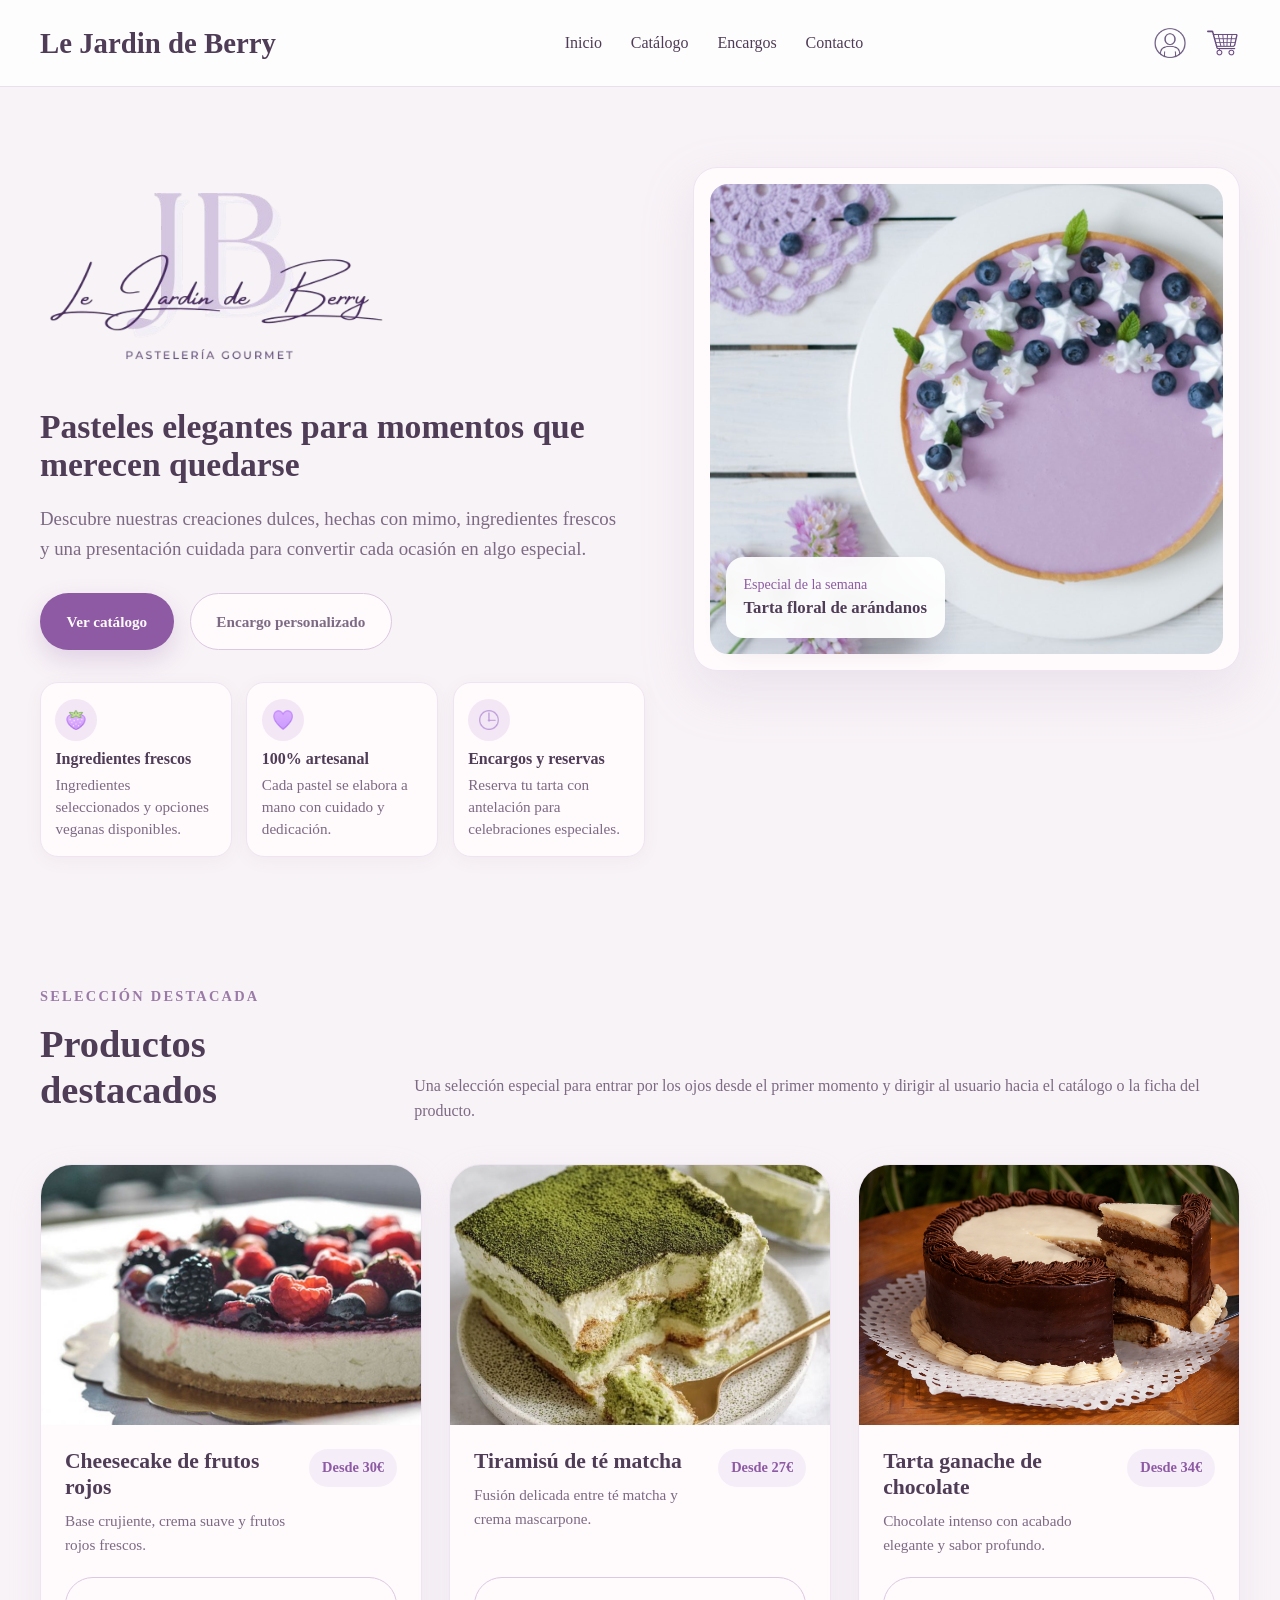
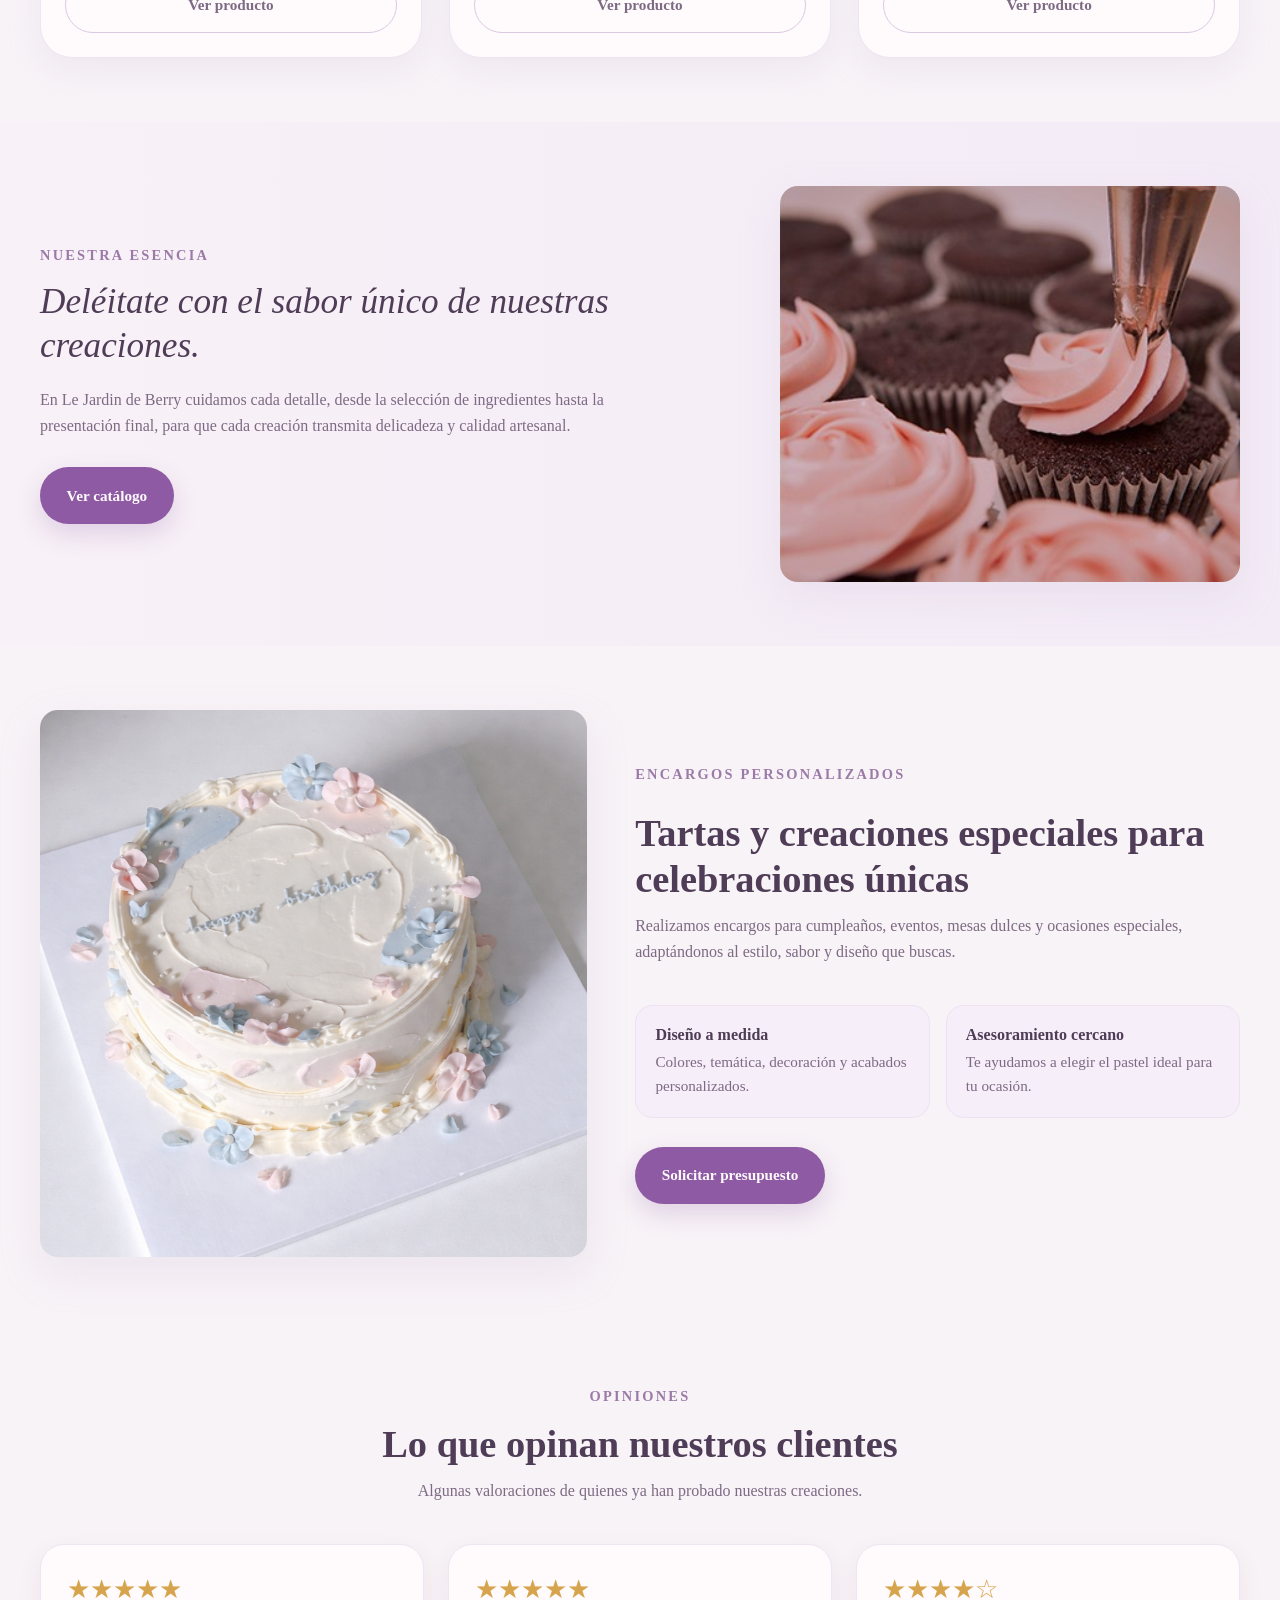
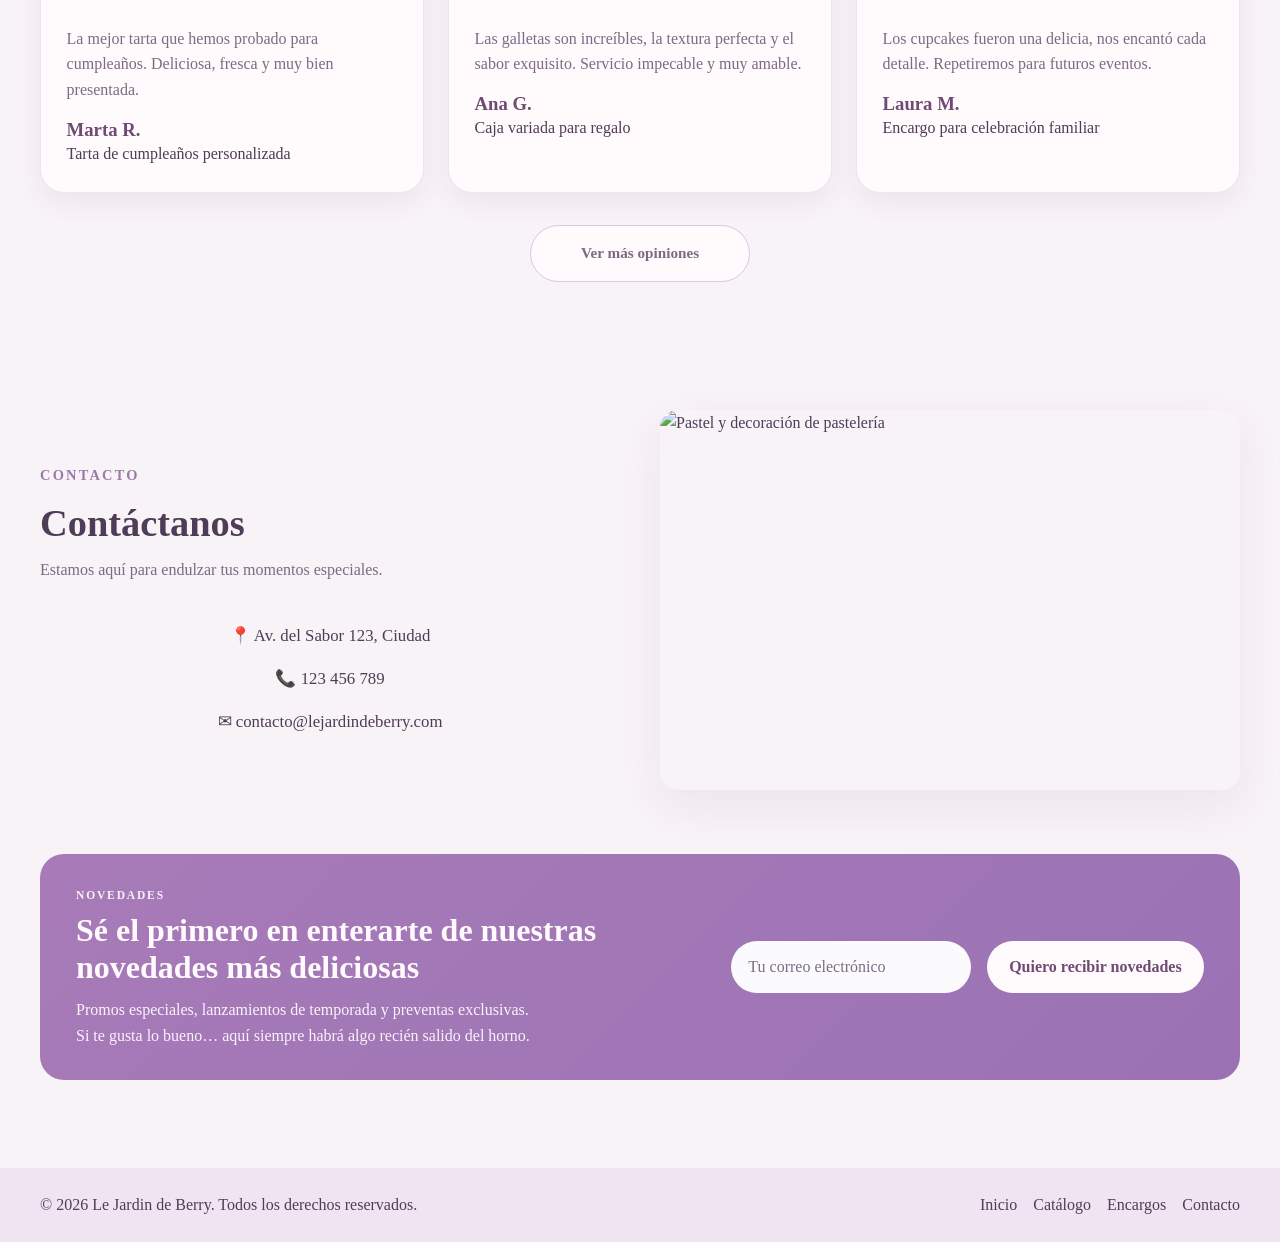
==== public/index.html @ 3eb3f92a "Initial project structure" ====
<!DOCTYPE html>
<html lang="es">
<head>
  <!-- Meta básicos -->
  <meta charset="UTF-8">
  <meta name="viewport" content="width=device-width, initial-scale=1.0">

  <!-- SEO básico -->
  <title>Le Jardin de Berry</title>
  <meta name="description" content="Pasteles elegantes y creaciones artesanales para celebraciones especiales en Le Jardin de Berry.">

  <!-- Hojas de estilo -->
  <link rel="stylesheet" href="css/styles.css">
  <link rel="stylesheet" href="css/index_responsive.css">

  <!-- Favicon -->
  <link rel="icon" type="image/png" href="img/homepage/favicon/favicon.png">
</head>
<body>

  <!-- Header / Cabecera principal -->
  <header class="site-header">
    <div class="container header-container">

      <!-- Logo -->
      <div class="logo">
        <a href="index.html">Le Jardin de Berry</a>
      </div>

      <!-- Navegación principal -->
      <nav class="main-nav" aria-label="Navegación principal">
        <ul class="nav-list">
          <li><a href="index.html" aria-current="page">Inicio</a></li>
          <li><a href="catalogo.html">Catálogo</a></li>
          <li><a href="encargos.html">Encargos</a></li>
          <li><a href="contacto.html">Contacto</a></li>
        </ul>
      </nav>

      <!-- Iconos de usuario y carrito -->
      <div class="header-icons">
        <a href="login.html" class="icon-link" aria-label="Ir a la cuenta">
          <img src="img/icons/user.png" alt="Cuenta">
        </a>
        <a href="carrito.html" class="icon-link" aria-label="Ir al carrito">
          <img src="img/icons/cart.png" alt="Carrito">
        </a>
      </div>

    </div>
  </header>

  <!-- Contenido principal -->
  <main>

    <!-- Hero / Portada principal -->
    <section class="hero">
      <div class="container hero-container">

        <!-- Texto principal del hero -->
        <div class="hero-text">
          <img src="img/homepage/hero/Le_Jardin_de_Berry_logo.png" alt="Logo de Le Jardin de Berry" class="hero-logo">

          <h1>Pasteles elegantes para momentos que merecen quedarse</h1>

          <p>
            Descubre nuestras creaciones dulces, hechas con mimo, ingredientes frescos
            y una presentación cuidada para convertir cada ocasión en algo especial.
          </p>

          <!-- Botones principales -->
          <div class="hero-buttons">
            <a href="catalogo.html" class="button button-main">Ver catálogo</a>
            <a href="encargos.html" class="button button-light">Encargo personalizado</a>
          </div>

          <!-- Datos o ventajas destacadas -->
          <div class="hero-data">
            <div class="hero-data-box">
              <div class="hero-icon">
                <img src="img/homepage/hero/ingredients.png" alt="Ingredientes frescos">
              </div>
              <h4>Ingredientes frescos</h4>
              <p>Ingredientes seleccionados y opciones veganas disponibles.</p>
            </div>

            <div class="hero-data-box">
              <div class="hero-icon">
                <img src="img/homepage/hero/handmade.png" alt="Artesanal">
              </div>
              <h4>100% artesanal</h4>
              <p>Cada pastel se elabora a mano con cuidado y dedicación.</p>
            </div>

            <div class="hero-data-box">
              <div class="hero-icon">
                <img src="img/homepage/hero/orders_icon.png" alt="Reservas">
              </div>
              <h4>Encargos y reservas</h4>
              <p>Reserva tu tarta con antelación para celebraciones especiales.</p>
            </div>
          </div>
        </div>

        <!-- Imagen principal del hero -->
        <div class="hero-image">
          <div class="hero-image-box">
            <img src="img/homepage/hero/tartar_banner.jpg" alt="Tarta decorada de Le Jardin de Berry">
            
            <!-- Tarjeta flotante destacada -->
            <div class="hero-card">
              <p class="hero-card-top">Especial de la semana</p>
              <p class="hero-card-title">Tarta floral de arándanos</p>
            </div>
          </div>
        </div>

      </div>
    </section>

    <!-- Productos destacados -->
    <section class="featured-products section">
      <div class="container">

        <!-- Encabezado de sección -->
        <div class="section-heading section-heading-row">
          <div>
            <p class="section-subtitle">Selección destacada</p>
            <h2>Productos destacados</h2>
          </div>

          <p class="section-text">
            Una selección especial para entrar por los ojos desde el primer momento
            y dirigir al usuario hacia el catálogo o la ficha del producto.
          </p>
        </div>

        <!-- Tarjetas de productos -->
        <div class="cards-grid">

          <article class="product-card">
            <img src="img/homepage/featured_products/red_fruit_cheesecake.jpg" alt="Cheesecake de frutos rojos">
            <div class="card-content">
              <div class="card-top">
                <div>
                  <h3>Cheesecake de frutos rojos</h3>
                  <p class="card-desc">
                    Base crujiente, crema suave y frutos rojos frescos.
                  </p>
                </div>
                <span class="card-price">Desde 30€</span>
              </div>
              <a href="catalogo.html" class="button button-light card-button">Ver producto</a>
            </div>
          </article>

          <article class="product-card">
            <img src="img/homepage/featured_products/matcha_tea_tiramisu.png" alt="Tiramisú de té matcha">
            <div class="card-content">
              <div class="card-top">
                <div>
                  <h3>Tiramisú de té matcha</h3>
                  <p class="card-desc">
                    Fusión delicada entre té matcha y crema mascarpone.
                  </p>
                </div>
                <span class="card-price">Desde 27€</span>
              </div>
              <a href="catalogo.html" class="button button-light card-button">Ver producto</a>
            </div>
          </article>

          <article class="product-card">
            <img src="img/homepage/featured_products/chocolate_tart.png" alt="Tarta ganache de chocolate">
            <div class="card-content">
              <div class="card-top">
                <div>
                  <h3>Tarta ganache de chocolate</h3>
                  <p class="card-desc">
                    Chocolate intenso con acabado elegante y sabor profundo.
                  </p>
                </div>
                <span class="card-price">Desde 34€</span>
              </div>
              <a href="catalogo.html" class="button button-light card-button">Ver producto</a>
            </div>
          </article>

        </div>
      </div>
    </section>

    <!-- Sección de esencia / presentación -->
    <section class="gourmet section">
      <div class="container gourmet-container">

        <!-- Texto descriptivo -->
        <div class="gourmet-text">
          <p class="section-subtitle">Nuestra esencia</p>
          <blockquote>
            Deléitate con el sabor único de nuestras creaciones.
          </blockquote>
          <p class="gourmet-desc">
            En Le Jardin de Berry cuidamos cada detalle, desde la selección de ingredientes
            hasta la presentación final, para que cada creación transmita delicadeza
            y calidad artesanal.
          </p>
          <a href="catalogo.html" class="button button-main">Ver catálogo</a>
        </div>

        <!-- Imagen decorativa -->
        <div class="gourmet-image">
          <img src="img/homepage/experience/experience_deco.jpg" alt="Cupcakes decorados">
        </div>

      </div>
    </section>

    <!-- Encargos personalizados -->
    <section class="custom-orders section">
      <div class="container custom-orders-container">

        <!-- Imagen de encargos -->
        <div class="custom-orders-image">
          <img src="img/homepage/orders_home/custom_birthday_cake.png" alt="Tarta personalizada para cumpleaños o eventos">
        </div>

        <!-- Texto de encargos -->
        <div class="custom-orders-text">
          <div class="section-heading section-heading-left">
            <p class="section-subtitle">Encargos personalizados</p>
            <h2>Tartas y creaciones especiales para celebraciones únicas</h2>
            <p>
              Realizamos encargos para cumpleaños, eventos, mesas dulces y ocasiones
              especiales, adaptándonos al estilo, sabor y diseño que buscas.
            </p>
          </div>

          <!-- Ventajas del servicio -->
          <div class="custom-orders-boxes">
            <div class="custom-box">
              <h3>Diseño a medida</h3>
              <p>Colores, temática, decoración y acabados personalizados.</p>
            </div>

            <div class="custom-box">
              <h3>Asesoramiento cercano</h3>
              <p>Te ayudamos a elegir el pastel ideal para tu ocasión.</p>
            </div>
          </div>

          <!-- Botón de acción -->
          <a href="encargos.html" class="button button-main">Solicitar presupuesto</a>
        </div>

      </div>
    </section>

    <!-- Opiniones de clientes -->
    <section class="reviews section">
      <div class="container">

        <!-- Encabezado -->
        <div class="section-heading">
          <p class="section-subtitle">Opiniones</p>
          <h2>Lo que opinan nuestros clientes</h2>
          <p>Algunas valoraciones de quienes ya han probado nuestras creaciones.</p>
        </div>

        <!-- Grid de reseñas -->
        <div class="reviews-grid">
          <article class="review-card">
            <p class="stars">★★★★★</p>
            <p>
              La mejor tarta que hemos probado para cumpleaños. Deliciosa,
              fresca y muy bien presentada.
            </p>
            <h3>Marta R.</h3>
            <span class="review-extra">Tarta de cumpleaños personalizada</span>
          </article>

          <article class="review-card">
            <p class="stars">★★★★★</p>
            <p>
              Las galletas son increíbles, la textura perfecta y el sabor exquisito.
              Servicio impecable y muy amable.
            </p>
            <h3>Ana G.</h3>
            <span class="review-extra">Caja variada para regalo</span>
          </article>

          <article class="review-card">
            <p class="stars">★★★★☆</p>
            <p>
              Los cupcakes fueron una delicia, nos encantó cada detalle.
              Repetiremos para futuros eventos.
            </p>
            <h3>Laura M.</h3>
            <span class="review-extra">Encargo para celebración familiar</span>
          </article>
        </div>

        <!-- Botón de más opiniones -->
        <div class="reviews-action">
          <a href="opiniones.html" class="button button-light reviews-button">Ver más opiniones</a>
        </div>
      </div>
    </section>

    <!-- Contacto -->
    <section class="contact section">
      <div class="container contact-container">

        <!-- Información de contacto -->
        <div class="contact-info">
          <div class="section-heading section-heading-left">
            <p class="section-subtitle">Contacto</p>
            <h2>Contáctanos</h2>
            <p>Estamos aquí para endulzar tus momentos especiales.</p>
          </div>

          <ul class="contact-list">
            <li>📍 Av. del Sabor 123, Ciudad</li>
            <li>📞 <a href="tel:123456789">123 456 789</a></li>
            <li>✉ <a href="mailto:contacto@lejardindeberry.com">contacto@lejardindeberry.com</a></li>
          </ul>
        </div>

        <!-- Imagen de contacto -->
        <div class="contact-image">
          <img src="img/contacto.jpg" alt="Pastel y decoración de pastelería">
        </div>

      </div>
    </section>
    <!-- Form novedades -->
     <section class="newsletter-cta">
        <div class="container">
          <div class="newsletter-cta-box">
            <div class="newsletter-cta-content">
              <p class="newsletter-cta-label">Novedades</p>
              <h2 class="newsletter-cta-title">Sé el primero en enterarte de nuestras novedades más deliciosas</h2>
              <p class="newsletter-cta-text">
                Promos especiales, lanzamientos de temporada y preventas exclusivas.
              </p>
              <p class="newsletter-cta-text"> 
                Si te gusta lo bueno… aquí siempre habrá algo recién salido del horno.
              </p>
            </div>

            <form class="newsletter-cta-form" action="#" method="post">
              <label for="newsletter-email" class="sr-only">Tu correo electrónico</label>
              <input
                type="email"
                id="newsletter-email"
                class="newsletter-cta-input"
                placeholder="Tu correo electrónico"
              />
              <button type="submit" class="newsletter-cta-button">
                Quiero recibir novedades
              </button>
            </form>
          </div>
        </div>
      </section>
  </main>

  <!-- Footer / Pie de página -->
  <footer class="site-footer">
    <div class="container footer-container">
      <p>&copy; 2026 Le Jardin de Berry. Todos los derechos reservados.</p>

      <!-- Enlaces del footer -->
      <div class="footer-links">
        <a href="index.html">Inicio</a>
        <a href="catalogo.html">Catálogo</a>
        <a href="encargos.html">Encargos</a>
        <a href="contacto.html">Contacto</a>
      </div>
    </div>
  </footer>

</body>
</html>
---- public/css/styles.css ----
/* =========
   VARIABLES
========= */
:root {
  --color-bg: #f8f3f7;
  --color-white: #fffafc;
  --color-text: #4f3c56;
  --color-muted: #7d6a84;
  --color-primary: #8d5aa3;
  --color-primary-dark: #6f4a73;
  --color-accent: #d6a44c;
  --color-subtitle: #9b7aa8;
  --color-control-bg: #fcfcfc;
  --color-control-hover: #f3f3f3;

  --border-soft: #efe5f2;
  --border-mid: #dbc8e1;
  --border-header: #eadfed;
  --border-soft-2: #eee1f3;
  --border-accent-soft: #dcc6ea;
  --border-accent-mid: #e7d9f0;
  --border-dashed-soft: #d8c6e8;

  --surface-soft: #f6eef8;
  --surface-soft-2: #f3e7f6;
  --surface-badge: #f5eef8;
  --surface-highlight: #f1e7f7;
  --surface-soft-3: #f8f3fb;
  --surface-footer: #f1e4f2;

  --shadow-soft: 0 10px 24px rgba(111, 74, 115, 0.08);
  --shadow-card: 0 16px 40px rgba(202, 182, 210, 0.22);
  --shadow-button: 0 10px 25px rgba(141, 90, 163, 0.22);
  --shadow-card-hover: 0 18px 38px rgba(141, 90, 163, 0.16);
  --shadow-soft-hover: 0 14px 30px rgba(111, 74, 115, 0.12);

  --radius-sm: 18px;
  --radius-md: 24px;
  --radius-lg: 32px;
  --radius-pill: 999px;

  --container-width: 1200px;

  --transition-fast: .25s ease;
  --transition: .3s ease;
}

/* =========
   RESET / BASE
========= */
*,
*::before,
*::after {
  box-sizing: border-box;
}

html {
  scroll-behavior: smooth;
}

body,
h1, h2, h3, h4,
p,
blockquote,
ul {
  margin: 0;
}

body {
  font-family: Georgia, "Times New Roman", serif;
  background: var(--color-bg);
  color: var(--color-text);
  line-height: 1.6;
}

img {
  display: block;
  max-width: 100%;
}

a {
  color: inherit;
  text-decoration: none;
}

h1, h2, h3, h4 {
  line-height: 1.2;
}

p {
  color: var(--color-muted);
  font-size: 1rem;
}

/* =========
   LAYOUT GENERAL
========= */
.container {
  width: min(100% - 2rem, var(--container-width));
  margin: 0 auto;
}

.section {
  padding: 4rem 0;
}

/* =========
   ENCABEZADOS DE SECCIÓN
========= */
.section-heading {
  text-align: center;
  margin-bottom: 2.5rem;
}

.section-heading-left,
.section-heading-row {
  text-align: left;
}

.section-heading h2 {
  font-size: 2.4rem;
  margin-bottom: .7rem;
  color: var(--color-text);
}

.section-subtitle {
  margin-bottom: .8rem;
  font-size: 0.9rem;
  font-weight: 700;
  text-transform: uppercase;
  letter-spacing: .14rem;
  color: var(--color-subtitle);
}

.section-heading-row {
  display: flex;
  align-items: end;
  justify-content: space-between;
  gap: 2rem;
}

.section-text,
.gourmet-desc {
  font-size: 1rem;
  line-height: 1.6;
}

/* =========
   BOTONES
========= */
.button {
  display: inline-block;
  padding: .95rem 1.6rem;
  border: 1px solid transparent;
  border-radius: var(--radius-pill);
  font-size: .95rem;
  font-weight: 700;
  transition: var(--transition);
}

.button-main {
  background: var(--color-primary);
  color: var(--color-white);
  box-shadow: var(--shadow-button);
}

.button-main:hover {
  background: var(--color-primary-dark);
  transform: translateY(-2px);
}

.button-light {
  background: var(--color-white);
  color: var(--color-muted);
  border-color: var(--border-mid);
}

.button-light:hover {
  background: var(--color-primary);
  color: var(--color-white);
  border-color: var(--color-primary);
}

.card-button {
  width: 100%;
  text-align: center;
}

/* =========
   HEADER / NAVEGACIÓN
========= */
.site-header {
  position: sticky;
  top: 0;
  z-index: 1000;
  background: rgba(255, 255, 255, .82);
  border-bottom: 1px solid var(--border-header);
  backdrop-filter: blur(10px);
}

.header-container,
.header-icons,
.footer-container,
.nav-list,
.hero-buttons,
.contact-list {
  display: flex;
  align-items: center;
}

.header-container,
.footer-container {
  justify-content: space-between;
  gap: 1rem;
}

.header-container {
  min-height: 86px;
}

.logo a {
  font-size: 1.8rem;
  font-weight: 700;
  color: var(--color-text);
}

.nav-list {
  gap: 1.8rem;
  list-style: none;
  padding-left: 0;
}

.nav-list a,
.icon-link,
.footer-links a {
  color: var(--color-text);
  transition: var(--transition);
}

.nav-list a:hover,
.icon-link:hover,
.footer-links a:hover {
  color: var(--color-primary);
}

.header-icons {
  gap: 1rem;
}

.icon-link {
  display: flex;
  align-items: center;
  justify-content: center;
  width: 36px;
  height: 36px;
}

.icon-link img {
  width: 32px;
  height: 32px;
  object-fit: contain;
}

.user-name {
  margin-left: .35rem;
}

/* =========
   HERO
========= */
.hero {
  padding: 5rem 0 4rem;
}

.hero-container,
.gourmet-container,
.custom-orders-container,
.contact-container {
  display: grid;
  gap: 3rem;
}

.hero-container {
  grid-template-columns: 1.05fr .95fr;
  align-items: start;
}

.hero-logo {
  width: 100%;
  max-width: 350px;
  margin-bottom: 1.4rem;
}

.hero-text h1 {
  max-width: 680px;
  margin-bottom: 1.2rem;
  font-size: 2.1rem;
  line-height: 1.15;
  color: var(--color-text);
}

.hero-text > p {
  max-width: 580px;
  margin-bottom: 1.8rem;
  font-size: 1.18rem;
}

.hero-buttons {
  flex-wrap: wrap;
  gap: 1rem;
  margin-bottom: 2rem;
}

.hero-data,
.cards-grid,
.reviews-grid,
.custom-orders-boxes {
  display: grid;
}

.hero-data {
  grid-template-columns: repeat(3, 1fr);
  gap: .9rem;
  max-width: 700px;
  margin-top: 1.2rem;
}

.hero-data-box,
.review-card,
.product-card,
.hero-image-box {
  background: var(--color-white);
  border: 1px solid var(--border-soft);
}

.hero-data-box {
  padding: 1rem .9rem;
  border-radius: var(--radius-sm);
  box-shadow: 0 4px 18px rgba(111, 74, 115, .05);
  transition: transform var(--transition-fast), box-shadow var(--transition-fast);
}

.hero-data-box:hover {
  transform: translateY(-3px);
  box-shadow: var(--shadow-card);
}

.hero-data-box h4,
.custom-box h3 {
  margin-bottom: .35rem;
  font-size: 1rem;
  color: var(--color-text);
}

.hero-data-box p,
.card-desc,
.custom-box p {
  font-size: .95rem;
}

.hero-data-box p {
  line-height: 1.45;
}

.hero-icon {
  display: flex;
  align-items: center;
  justify-content: center;
  width: 42px;
  height: 42px;
  margin-bottom: .5rem;
  border-radius: 50%;
  background: var(--surface-soft-2);
  transition: transform var(--transition-fast);
}

.hero-data-box:hover .hero-icon {
  transform: scale(1.08);
}

.hero-icon img {
  width: 20px;
  height: 20px;
}

.hero-image {
  position: relative;
  align-self: start;
}

.hero-image-box {
  position: relative;
  padding: 1rem;
  border-radius: var(--radius-md);
  box-shadow: 0 20px 50px rgba(202, 182, 210, .28);
}

.hero-image-box img {
  width: 100%;
  height: 470px;
  object-fit: cover;
  border-radius: var(--radius-sm);
}

.hero-card {
  position: absolute;
  left: 2rem;
  bottom: 2rem;
  padding: 1rem 1.1rem;
  background: rgba(255, 255, 255, .92);
  border-radius: var(--radius-sm);
  box-shadow: 0 12px 25px rgba(79, 53, 88, .1);
  backdrop-filter: blur(8px);
}

.hero-card-top {
  font-size: .88rem;
  color: var(--color-primary);
}

.hero-card-title {
  font-size: 1.05rem;
  font-weight: 700;
  color: var(--color-text);
}

/* =========
   PRODUCTOS DESTACADOS
========= */
.cards-grid {
  grid-template-columns: repeat(3, 1fr);
  gap: 1.7rem;
}

.product-card {
  display: flex;
  flex-direction: column;
  overflow: hidden;
  border-radius: var(--radius-lg);
  box-shadow: 0 12px 30px rgba(216, 201, 223, .28);
  transition: var(--transition);
}

.product-card:hover {
  transform: translateY(-4px);
  box-shadow: var(--shadow-card-hover);
}

.product-card img {
  width: 100%;
  height: 260px;
  object-fit: cover;
  transition: transform var(--transition);
}

.product-card:hover img {
  transform: scale(1.03);
}

.card-content {
  display: flex;
  flex: 1;
  flex-direction: column;
  justify-content: space-between;
  gap: 1.2rem;
  padding: 1.5rem;
}

.card-top {
  display: flex;
  align-items: flex-start;
  justify-content: space-between;
  gap: 1rem;
}

.card-content h3 {
  margin-bottom: .5rem;
  font-size: 1.35rem;
  color: var(--color-text);
}

.card-price {
  white-space: nowrap;
  padding: .45rem .8rem;
  border-radius: var(--radius-pill);
  background: var(--surface-badge);
  color: var(--color-primary);
  font-size: .9rem;
  font-weight: 700;
}

/* =========
   SECCIÓN GOURMET / ESENCIA
========= */
.gourmet {
  background: linear-gradient(to right, #f8f1f7, #f3ebf6);
}

.gourmet-container {
  grid-template-columns: 1.05fr .95fr;
  align-items: center;
  gap: 2.2rem;
}

.gourmet-text blockquote {
  margin-bottom: 1.2rem;
  font-size: 2.2rem;
  line-height: 1.25;
  font-style: italic;
  color: var(--color-text);
}

.gourmet-text .button {
  margin-top: 1.8rem;
}

.gourmet-image img,
.custom-orders-image img,
.contact-image img {
  width: 100%;
  object-fit: cover;
  border-radius: var(--radius-sm);
  box-shadow: var(--shadow-card);
  transition: transform var(--transition), box-shadow var(--transition);
}

.gourmet-image img:hover,
.custom-orders-image img:hover,
.contact-image img:hover {
  transform: scale(1.03);
  box-shadow: var(--shadow-card);
}

.gourmet-image img {
  max-width: 460px;
  margin-left: auto;
}

/* =========
   ENCARGOS PERSONALIZADOS
========= */
.custom-orders-container {
  grid-template-columns: .95fr 1.05fr;
  align-items: center;
}

.custom-orders-image img {
  min-height: 460px;
  object-fit: cover;
}

.custom-orders-text p {
  margin-bottom: 1.5rem;
}

.custom-orders-boxes {
  grid-template-columns: repeat(2, 1fr);
  gap: 1rem;
  margin-bottom: 1.8rem;
}

.custom-box {
  display: flex;
  flex-direction: column;
  height: 100%;
  padding: 1.2rem;
  border: 1px solid var(--border-soft-2);
  border-radius: var(--radius-sm);
  background: var(--surface-soft);
}

.custom-box p {
  margin-bottom: 0;
}

/* =========
   RESEÑAS
========= */
.reviews-grid {
  grid-template-columns: repeat(3, 1fr);
  gap: 1.5rem;
}

.review-card {
  padding: 1.6rem;
  border-radius: var(--radius-md);
  box-shadow: var(--shadow-soft);
  transition: transform var(--transition-fast), box-shadow var(--transition-fast);
}

.review-card:hover {
  transform: translateY(-4px);
  box-shadow: var(--shadow-soft-hover);
}

.review-card .stars {
  margin-bottom: .9rem;
  font-size: 1.6rem;
  color: var(--color-accent);
  transition: transform var(--transition-fast);
}

.review-card:hover .stars {
  transform: scale(1.05);
}

.review-card h3 {
  margin-top: 1rem;
  color: var(--color-primary-dark);
}

.reviews-action {
  margin-top: 2rem;
  text-align: center;
}

.reviews-button {
  display: inline-block;
  width: auto;
  min-width: 220px;
  text-align: center;
}

/* =========
   CONTACTO
========= */
.contact-container {
  grid-template-columns: 1fr 1fr;
  gap: 2.5rem;
  align-items: center;
}

.contact-list {
  flex-direction: column;
  gap: 1rem;
  list-style: none;
  padding-left: 0;
  font-size: 1.05rem;
}

.contact-list li,
.footer-container p {
  color: var(--color-text);
}

.contact-image img {
  min-height: 380px;
}

/* =========================================================
   NEWSLETTER / CTA FINAL
   ========================================================= */

.newsletter-cta {
  padding: 0 0 4.5rem;
}

.newsletter-cta-box {
  display: flex;
  justify-content: space-between;
  align-items: center;
  position: relative;
  overflow: hidden;
  gap: 2rem;
  padding: 2rem 2.25rem;
  background: linear-gradient(135deg, #a87bb8 0%, #9a72b4 100%);
  border-radius: 1.5rem;
  color: var(--color-white);

  transition: transform 0.25s ease, box-shadow 0.25s ease;
}

.newsletter-cta-box:hover {
  transform: translateY(-4px);
  box-shadow: 0 18px 40px var(--shadow-card-hover)
}

.newsletter-cta-content {
  max-width: 620px;
}

.newsletter-cta-label {
  margin: 0 0 0.5rem;
  font-size: 0.72rem;
  font-weight: 700;
  letter-spacing: 0.16em;
  text-transform: uppercase;
  color: rgba(255, 255, 255, 0.9);
}

.newsletter-cta-title {
  margin: 0 0 0.7rem;
  font-size: 2rem;
  line-height: 1.15;
  color: var(--color-white);
}

.newsletter-cta-text {
  margin: 0;
  max-width: 58ch;
  font-size: 1rem;
  line-height: 1.6;
  color: rgba(255, 255, 255, 0.92);
}

.newsletter-cta-form {
  display: flex;
  align-items: center;
  gap: 1rem;
  flex-shrink: 0;
}

.newsletter-cta-input {
  width: 240px;
  min-height: 52px;
  padding: 0 1.1rem;
  border: none;
  border-radius: 999px;
  background: rgba(255, 255, 255, 0.96);
  color: var(--color-text);
  font: inherit;
  outline: none;
}

.newsletter-cta-input::placeholder {
  color: rgba(70, 50, 80, 0.7);
}

.newsletter-cta-button {
  min-height: 52px;
  padding: 0 1.4rem;
  border: none;
  border-radius: 999px;
  background: var(--color-white);
  color: var(--color-primary-dark);
  font: inherit;
  font-weight: 700;
  cursor: pointer;
  transition: transform 0.2s ease, box-shadow 0.2s ease, opacity 0.2s ease;
}

.newsletter-cta-button:hover {
  transform: translateY(-2px);
  box-shadow: 0 10px 24px var(--shadow-soft);
  
}

.newsletter-cta-button:focus-visible,
.newsletter-cta-input:focus-visible {
  outline: 2px solid var(--color-white);
  outline-offset: 3px;
}

/* Accesibilidad */
.sr-only {
  position: absolute;
  width: 1px;
  height: 1px;
  padding: 0;
  margin: -1px;
  overflow: hidden;
  clip: rect(0, 0, 0, 0);
  white-space: nowrap;
  border: 0;
}

/* =========
   FOOTER
========= */
.site-footer {
  margin-top: 1rem;
  padding: 1.5rem 0;
  background: var(--surface-footer);
}

.footer-container,
.footer-links {
  flex-wrap: wrap;
}

.footer-links {
  display: flex;
  gap: 1rem;
}
---- public/css/index_responsive.css ----
/* =========
   TABLET Y MÓVIL
   <= 992px
========= */
@media (max-width: 992px) {
  .section {
    padding: 4rem 0;
  }

  .section-heading h2 {
    font-size: 2rem;
  }

  .section-heading-row {
    flex-direction: column;
    align-items: flex-start;
    gap: 1rem;
  }

  .section-text {
    max-width: 100%;
  }

  .hero-container,
  .gourmet-container,
  .custom-orders-container,
  .contact-container {
    grid-template-columns: 1fr;
    gap: 2.5rem;
  }

  .hero-text,
  .gourmet-text,
  .custom-orders-text,
  .contact-info {
    text-align: center;
  }

  .hero-text > p,
  .gourmet-desc,
  .hero-logo,
  .hero-data {
    margin-left: auto;
    margin-right: auto;
  }

  .hero-text > p,
  .gourmet-desc {
    max-width: 100%;
  }

  .hero-buttons {
    justify-content: center;
  }

  .hero-data {
    max-width: 100%;
  }

  /* Coloca la imagen antes del texto en secciones principales */
  .hero-image,
  .gourmet-image,
  .custom-orders-image,
  .contact-image {
    order: -1;
  }

  .hero-image-box {
    max-width: 680px;
    margin: 0 auto;
  }

  .hero-image-box img {
    height: 420px;
  }

  .gourmet-image img {
    width: 100%;
    max-width: 520px;
    margin: 0 auto;
  }

  .custom-orders-image img,
  .contact-image img {
    min-height: 0;
    height: 420px;
  }

  .cards-grid,
  .reviews-grid {
    grid-template-columns: repeat(2, 1fr);
  }
}

/* =========
   TABLET GRANDE
   769px - 992px
========= */
@media (min-width: 769px) and (max-width: 992px) {
  .hero-text {
    max-width: 760px;
    margin: 0 auto;
  }

  .hero-text h1,
  .hero-text > p,
  .hero-logo,
  .hero-data {
    margin-left: auto;
    margin-right: auto;
  }

  .hero-text h1 {
    max-width: 700px;
  }

  .hero-text > p {
    max-width: 640px;
  }

  .hero-data {
    max-width: 760px;
  }

  .section-heading-row {
    align-items: center;
    text-align: center;
  }

  .section-heading-row > div,
  .section-text {
    width: 100%;
  }

  .section-text {
    max-width: 700px;
    margin: 0 auto;
  }

  .cards-grid {
    grid-template-columns: repeat(2, minmax(280px, 360px));
    justify-content: center;
    gap: 1.5rem;
  }

  /* Centra la última tarjeta si queda sola */
  .cards-grid .product-card:last-child:nth-child(odd) {
    grid-column: 1 / -1;
    width: 100%;
    max-width: 360px;
    justify-self: center;
  }

  .reviews-grid {
    grid-template-columns: repeat(2, minmax(260px, 320px));
    justify-content: center;
  }

  /* Centra la última reseña si queda sola */
  .reviews-grid .review-card:last-child:nth-child(odd) {
    grid-column: 1 / -1;
    width: 100%;
    max-width: 320px;
    justify-self: center;
  }
}

/* =========
   TABLET Y MÓVIL
   <= 768px
========= */
@media (max-width: 768px) {
  .section {
    padding: 3.5rem 0;
  }

  .header-container {
    flex-direction: column;
    justify-content: center;
    gap: 1rem;
    padding: 1rem 0;
  }

  .nav-list {
    flex-wrap: wrap;
    justify-content: center;
    gap: 1rem 1.25rem;
  }

  .header-icons {
    justify-content: center;
  }

  .hero {
    padding: 4rem 0 3.5rem;
  }

  .hero-text {
    display: flex;
    flex-direction: column;
    align-items: center;
  }

  .hero-logo {
    display: block;
    margin-left: auto;
    margin-right: auto;
  }

  .hero-text h1 {
    font-size: 1.8rem;
  }

  .hero-text > p {
    font-size: 1.05rem;
  }

  .hero-data {
    gap: 1rem;
  }

  .hero-image-box img {
    height: 360px;
  }

  .hero-card {
    left: 1.2rem;
    right: 1.2rem;
    bottom: 1.2rem;
    padding: 0.9rem 1rem;
  }

  .cards-grid,
  .reviews-grid,
  .custom-orders-boxes {
    grid-template-columns: 1fr;
  }

  .cards-grid .product-card:last-child:nth-child(odd),
  .reviews-grid .review-card:last-child:nth-child(odd) {
    grid-column: auto;
    width: 100%;
    max-width: none;
    justify-self: stretch;
  }

  .product-card img {
    height: 220px;
  }

  .gourmet-text blockquote {
    font-size: 1.8rem;
  }

  .custom-orders-image img,
  .contact-image img {
    height: 340px;
  }

  .footer-container {
    flex-direction: column;
    text-align: center;
  }

  .footer-links {
    justify-content: center;
  }
}

/* =========
   TABLET PEQUEÑA
   601px - 768px
========= */
@media (min-width: 601px) and (max-width: 768px) {
  .hero-data {
    grid-template-columns: repeat(2, minmax(220px, 1fr));
    justify-content: center;
  }

  /* Hace que la última caja se centre si queda sola */
  .hero-data .hero-data-box:last-child:nth-child(odd) {
    grid-column: 1 / -1;
    width: 100%;
    max-width: 320px;
    justify-self: center;
  }
}

/* =========
   MÓVIL
   <= 600px
========= */
@media (max-width: 600px) {
  .container {
    width: min(100% - 1.25rem, var(--container-width));
  }

  .section-heading h2 {
    font-size: 1.7rem;
  }

  .hero-logo {
    max-width: 260px;
  }

  .hero-text h1 {
    font-size: 1.6rem;
  }

  .hero-buttons {
    flex-direction: column;
    width: 100%;
  }

  .button,
  .card-button {
    width: 100%;
    text-align: center;
  }

  .hero-data {
    grid-template-columns: 1fr;
  }

  .hero-data .hero-data-box:last-child:nth-child(odd) {
    grid-column: auto;
    width: 100%;
    max-width: none;
    justify-self: stretch;
  }

  .hero-image-box {
    padding: 0.75rem;
  }

  .hero-image-box img {
    height: 300px;
  }

  .product-card img {
    height: 200px;
  }

  .card-content {
    padding: 1.2rem;
  }

  .card-top {
    flex-direction: column;
    align-items: flex-start;
  }

  .card-price {
    align-self: flex-start;
  }

  .gourmet-text blockquote {
    font-size: 1.5rem;
  }

  .custom-orders-image img,
  .contact-image img {
    height: 280px;
  }

  .contact-list {
    font-size: 1rem;
  }
}

/* =========
   MÓVIL PEQUEÑO
   <= 480px
========= */
@media (max-width: 480px) {
  .site-header {
    position: static;
  }

  .logo,
  .logo a {
    font-size: 1.5rem;
  }

  .nav-list {
    gap: 0.8rem 1rem;
  }

  .nav-list a,
  .icon-link {
    font-size: 0.95rem;
  }

  .section {
    padding: 3rem 0;
  }

  .section-subtitle {
    font-size: 0.75rem;
    letter-spacing: 0.18em;
  }

  .section-heading h2 {
    font-size: 1.5rem;
  }

  .hero {
    padding: 3rem 0;
  }

  .hero-text h1 {
    font-size: 1.4rem;
  }

  .hero-text > p {
    font-size: 1rem;
  }

  .hero-data-box,
  .review-card,
  .custom-box {
    padding: 1rem;
  }

  .hero-image-box img {
    height: 260px;
  }

  .hero-card {
    left: 0.8rem;
    right: 0.8rem;
    bottom: 0.8rem;
  }

  .hero-card-title {
    font-size: 0.95rem;
  }

  .product-card {
    border-radius: 1.5rem;
  }

  .product-card img {
    height: 180px;
  }

  .card-content h3 {
    font-size: 1.15rem;
  }

  .custom-orders-image img,
  .contact-image img {
    height: 240px;
  }

  .review-card .stars {
    font-size: 1.1rem;
  }

  .footer-links {
    flex-direction: column;
    gap: 0.6rem;
  }
}
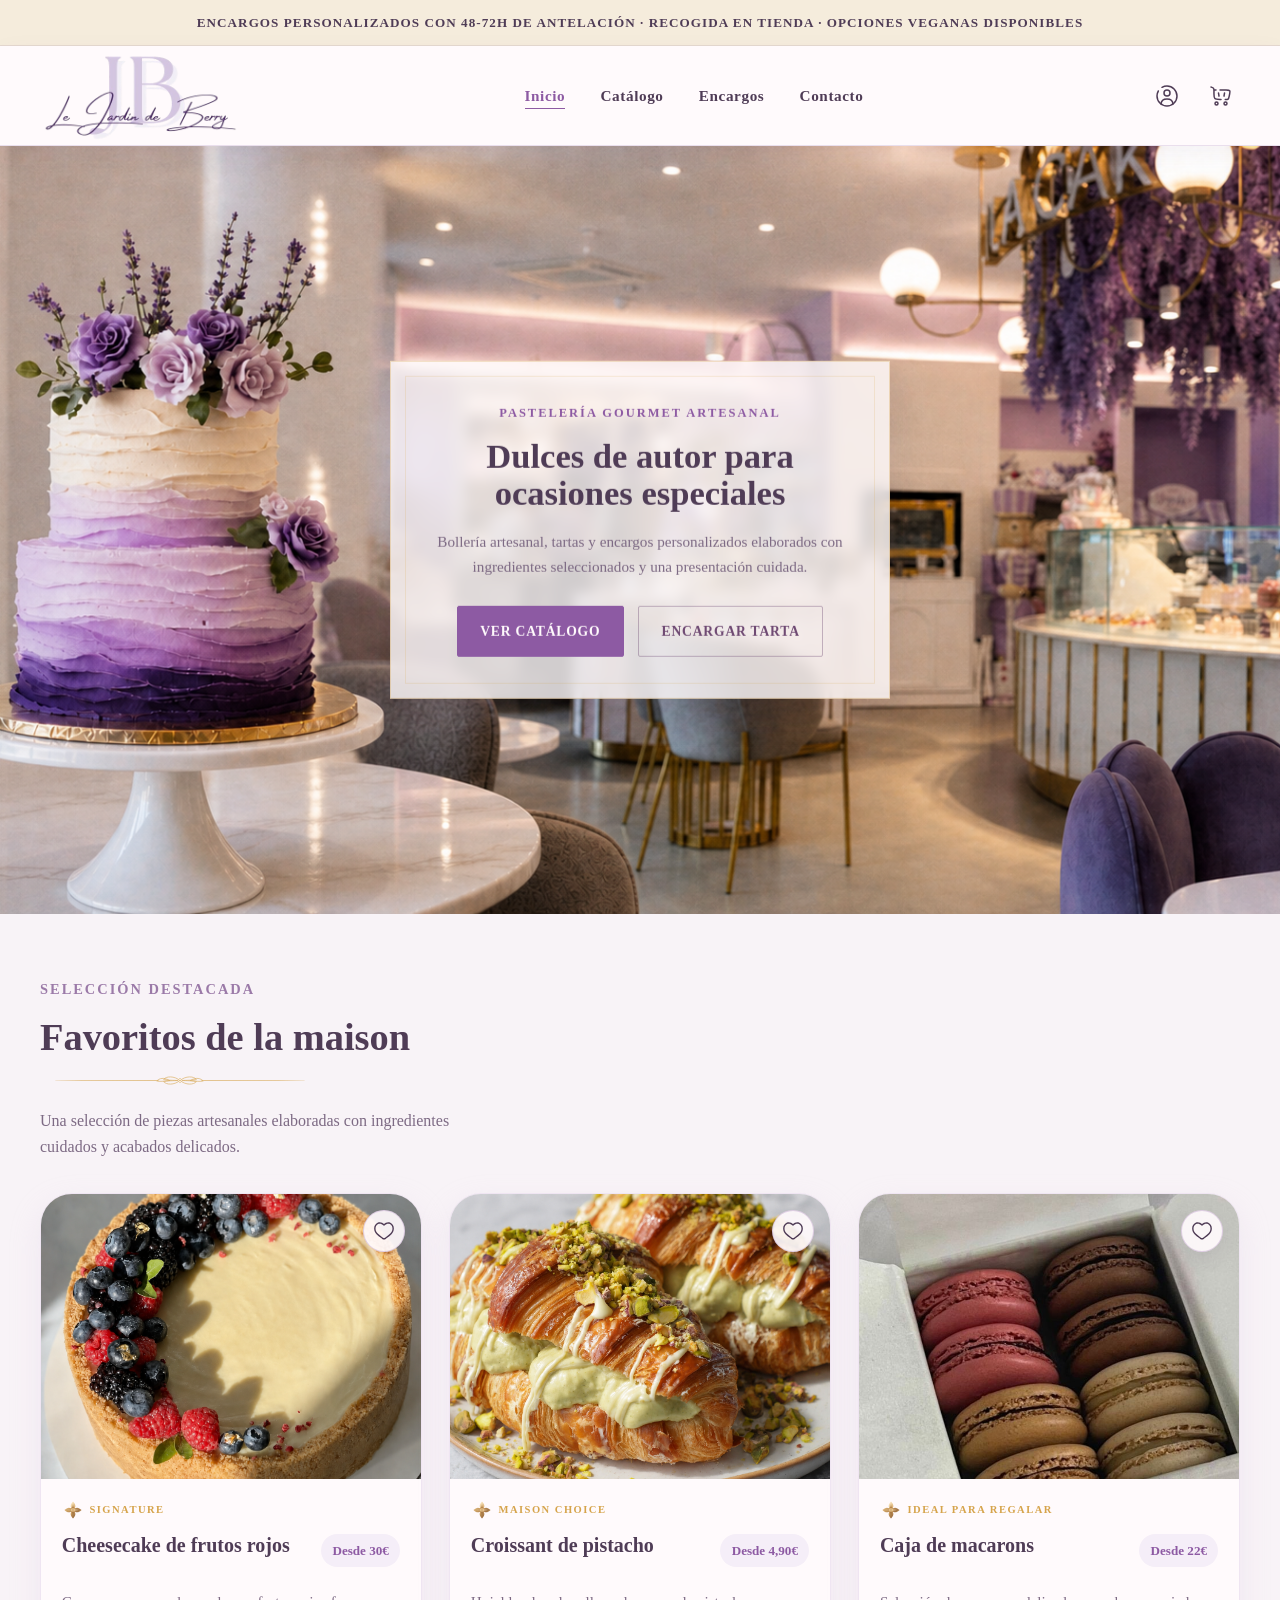
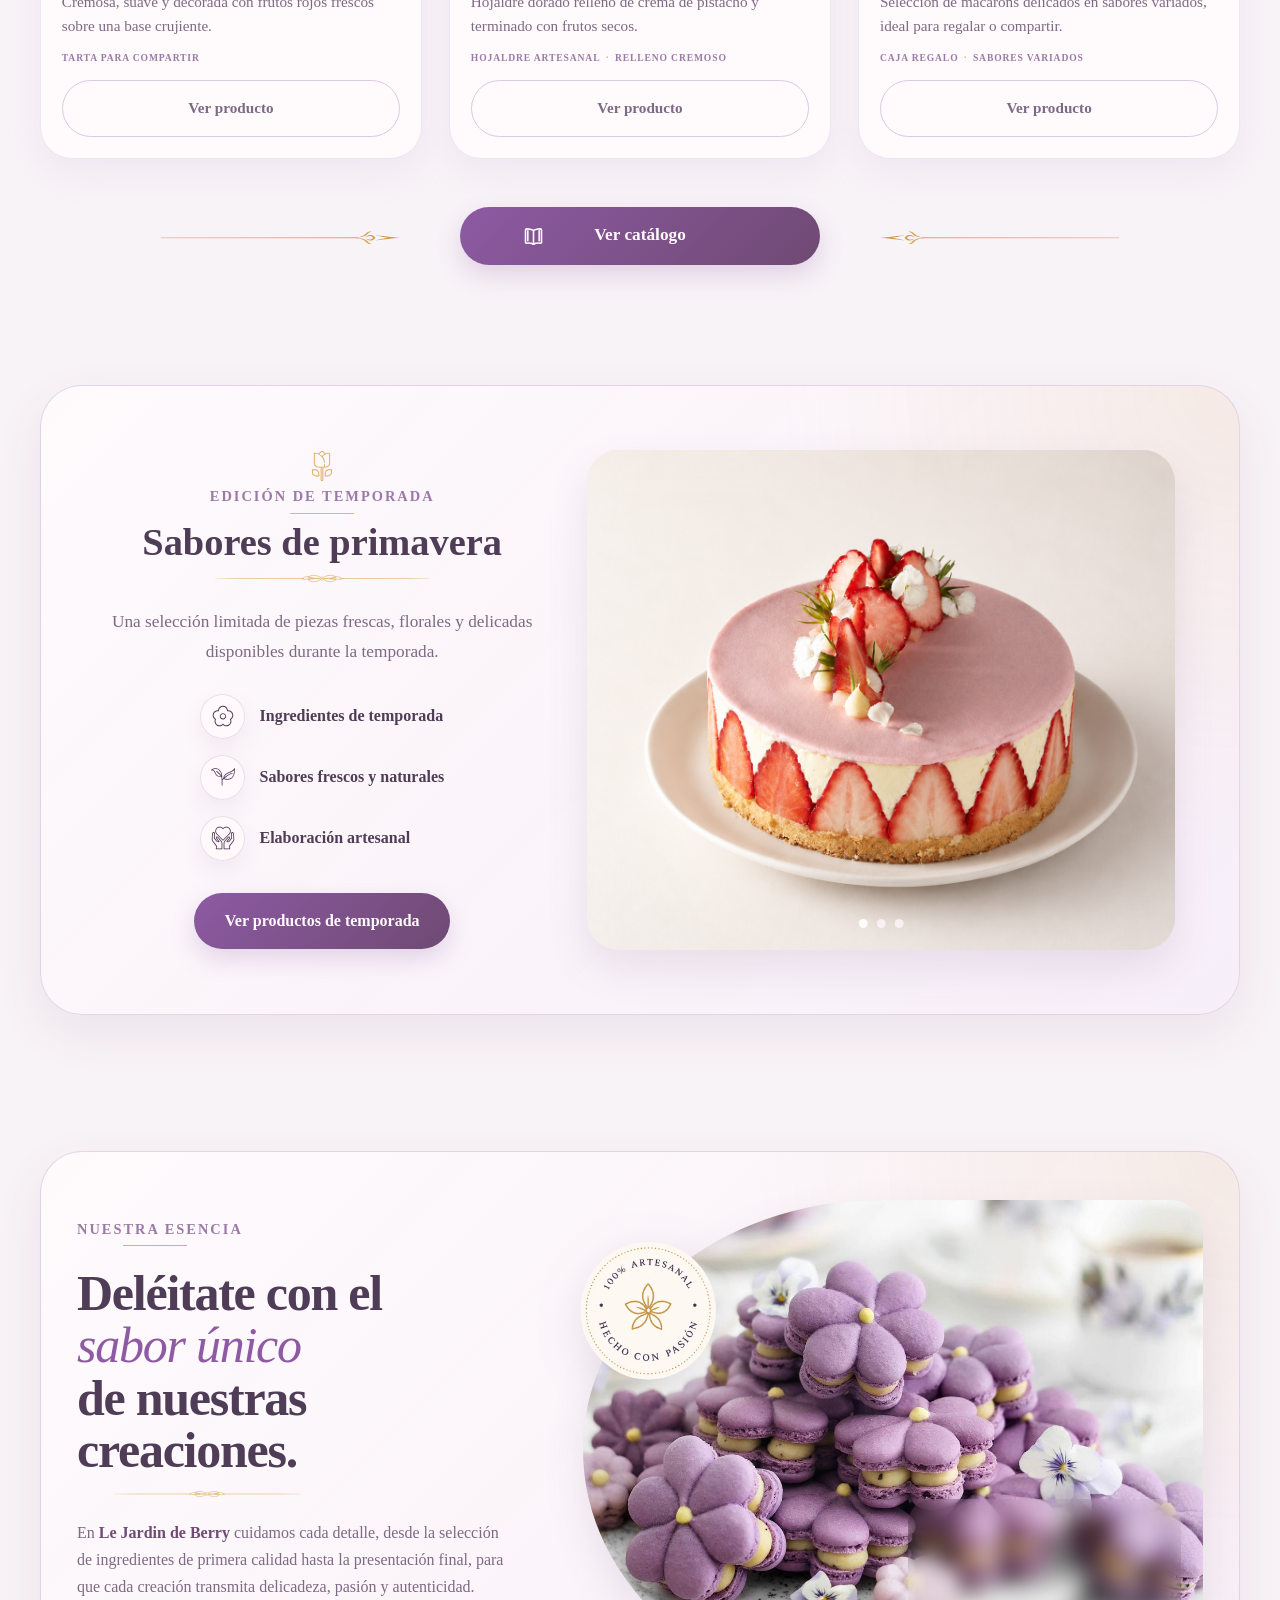
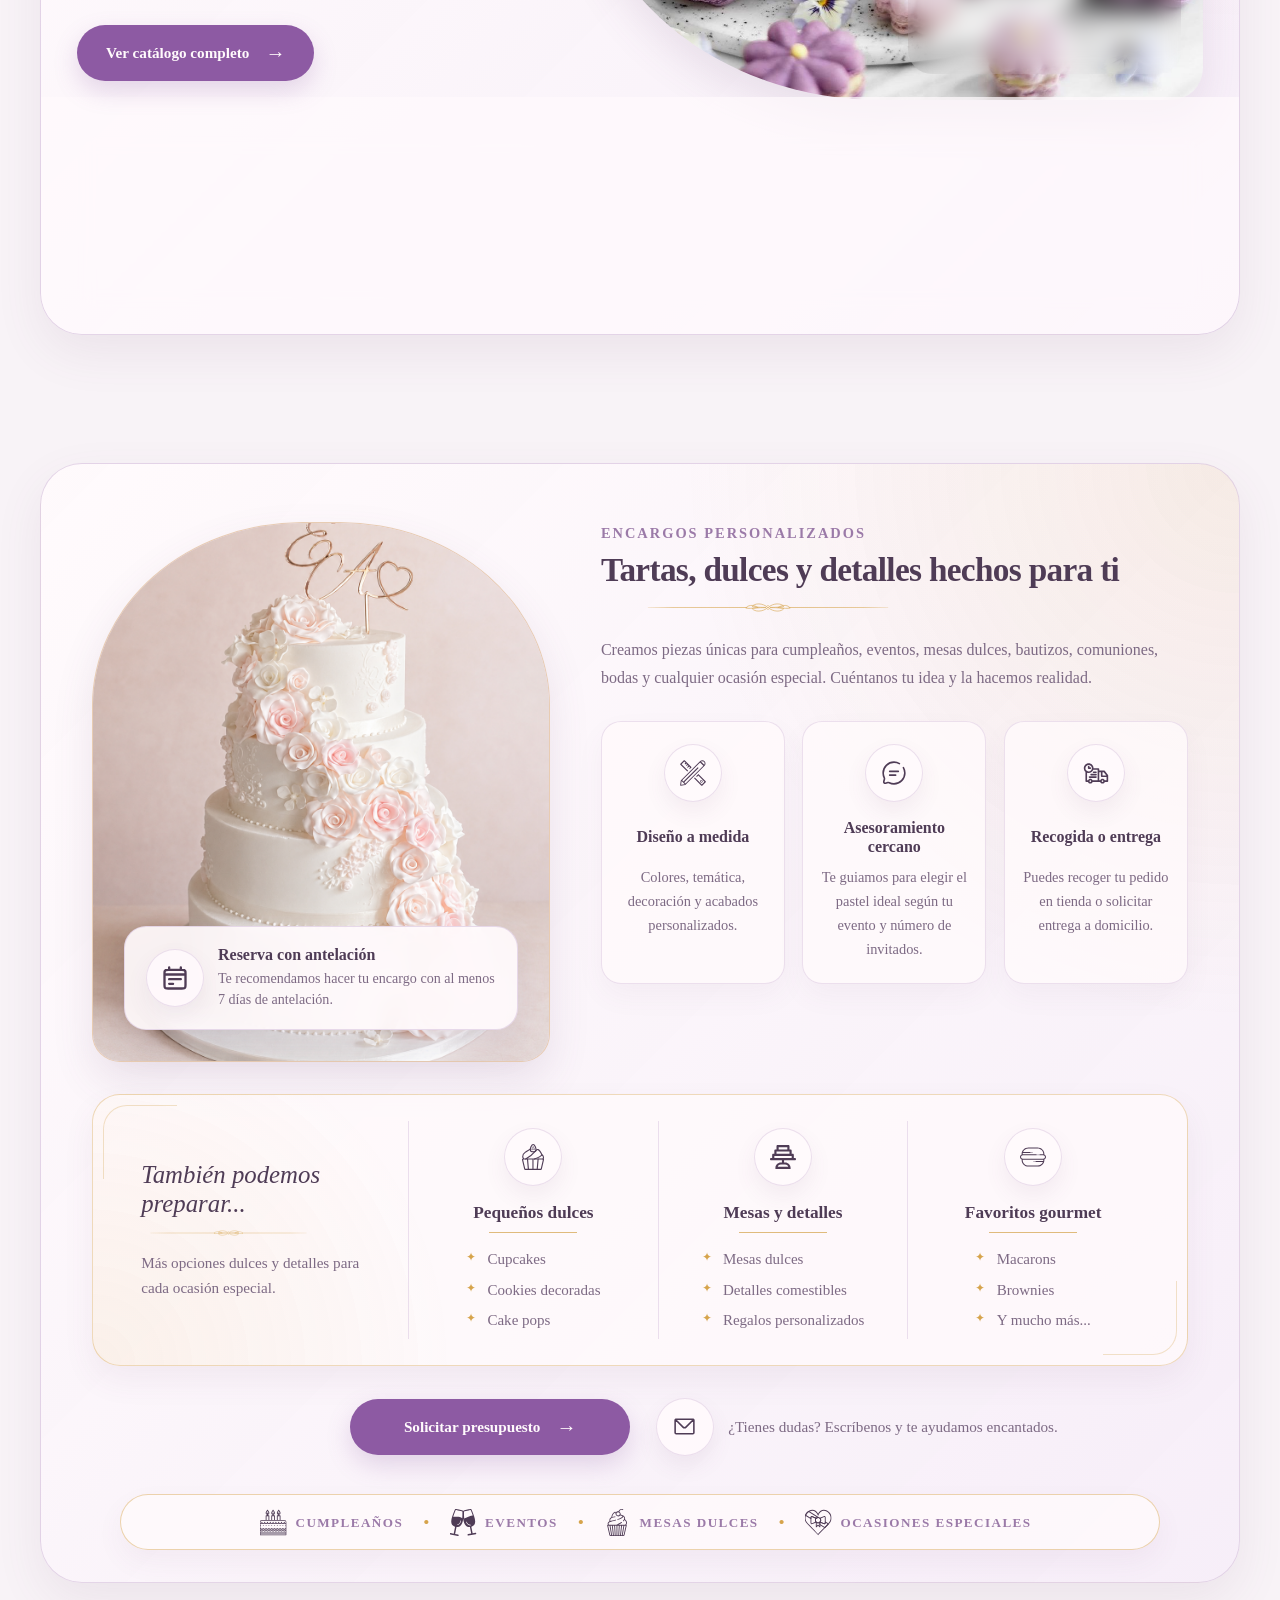
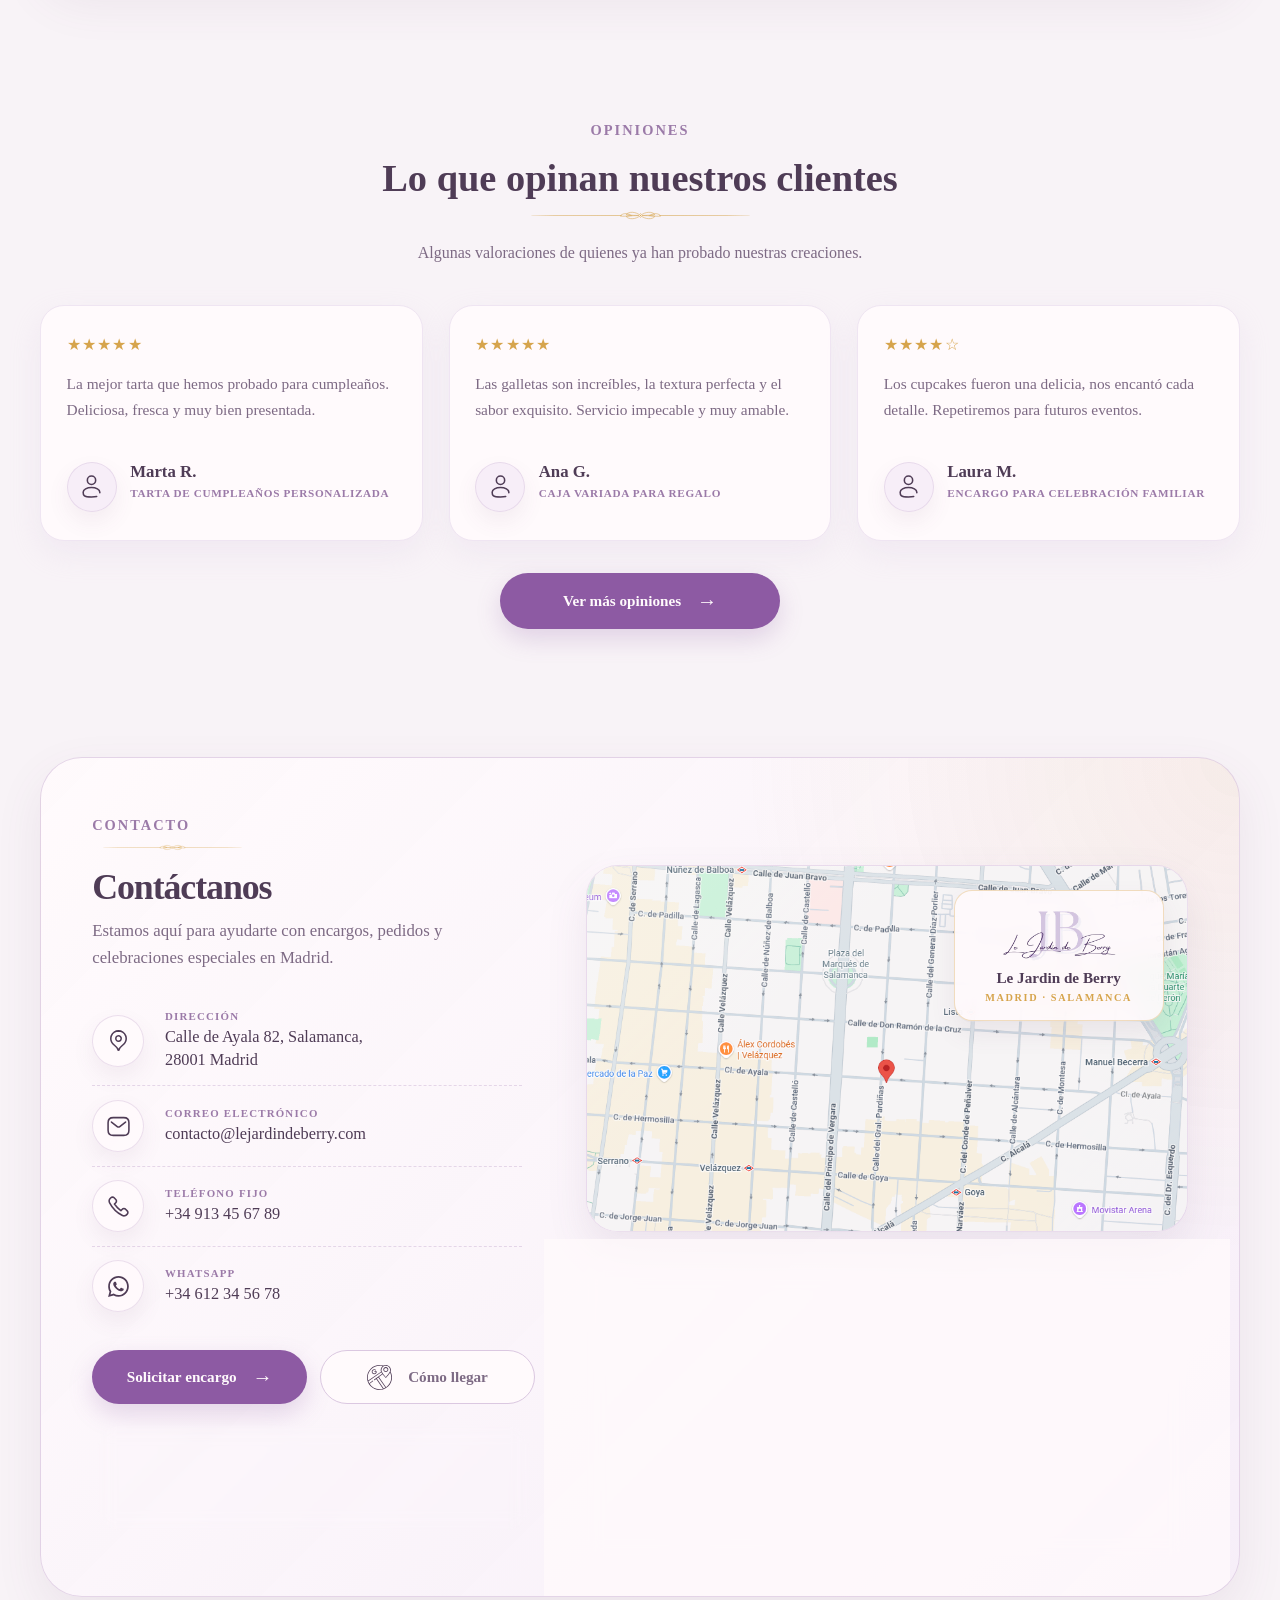
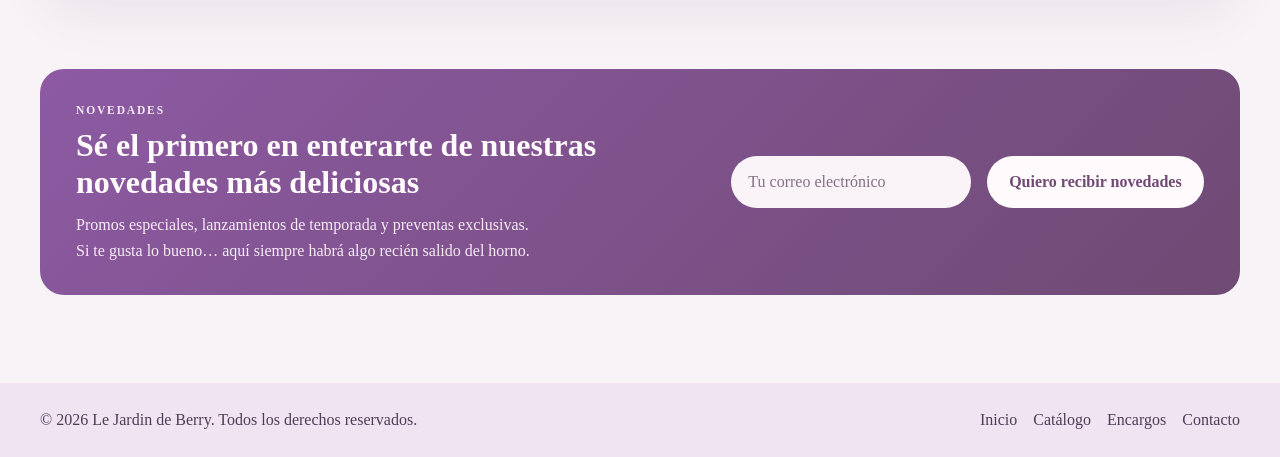
==== commit 7ce8803b: "Update static homepage frontend" ====
--- a/public/index.html
+++ b/public/index.html
@@ -1,384 +1,1384 @@
-<!DOCTYPE html>
-<html lang="es">
-<head>
-  <!-- Meta básicos -->
-  <meta charset="UTF-8">
-  <meta name="viewport" content="width=device-width, initial-scale=1.0">
-
-  <!-- SEO básico -->
-  <title>Le Jardin de Berry</title>
-  <meta name="description" content="Pasteles elegantes y creaciones artesanales para celebraciones especiales en Le Jardin de Berry.">
-
-  <!-- Hojas de estilo -->
-  <link rel="stylesheet" href="css/styles.css">
-  <link rel="stylesheet" href="css/index_responsive.css">
-
-  <!-- Favicon -->
-  <link rel="icon" type="image/png" href="img/homepage/favicon/favicon.png">
-</head>
-<body>
-
-  <!-- Header / Cabecera principal -->
-  <header class="site-header">
-    <div class="container header-container">
-
-      <!-- Logo -->
-      <div class="logo">
-        <a href="index.html">Le Jardin de Berry</a>
-      </div>
-
-      <!-- Navegación principal -->
-      <nav class="main-nav" aria-label="Navegación principal">
-        <ul class="nav-list">
-          <li><a href="index.html" aria-current="page">Inicio</a></li>
-          <li><a href="catalogo.html">Catálogo</a></li>
-          <li><a href="encargos.html">Encargos</a></li>
-          <li><a href="contacto.html">Contacto</a></li>
-        </ul>
-      </nav>
-
-      <!-- Iconos de usuario y carrito -->
-      <div class="header-icons">
-        <a href="login.html" class="icon-link" aria-label="Ir a la cuenta">
-          <img src="img/icons/user.png" alt="Cuenta">
-        </a>
-        <a href="carrito.html" class="icon-link" aria-label="Ir al carrito">
-          <img src="img/icons/cart.png" alt="Carrito">
-        </a>
-      </div>
-
-    </div>
-  </header>
-
-  <!-- Contenido principal -->
-  <main>
-
-    <!-- Hero / Portada principal -->
-    <section class="hero">
-      <div class="container hero-container">
-
-        <!-- Texto principal del hero -->
-        <div class="hero-text">
-          <img src="img/homepage/hero/Le_Jardin_de_Berry_logo.png" alt="Logo de Le Jardin de Berry" class="hero-logo">
-
-          <h1>Pasteles elegantes para momentos que merecen quedarse</h1>
-
-          <p>
-            Descubre nuestras creaciones dulces, hechas con mimo, ingredientes frescos
-            y una presentación cuidada para convertir cada ocasión en algo especial.
-          </p>
-
-          <!-- Botones principales -->
-          <div class="hero-buttons">
-            <a href="catalogo.html" class="button button-main">Ver catálogo</a>
-            <a href="encargos.html" class="button button-light">Encargo personalizado</a>
-          </div>
-
-          <!-- Datos o ventajas destacadas -->
-          <div class="hero-data">
-            <div class="hero-data-box">
-              <div class="hero-icon">
-                <img src="img/homepage/hero/ingredients.png" alt="Ingredientes frescos">
-              </div>
-              <h4>Ingredientes frescos</h4>
-              <p>Ingredientes seleccionados y opciones veganas disponibles.</p>
-            </div>
-
-            <div class="hero-data-box">
-              <div class="hero-icon">
-                <img src="img/homepage/hero/handmade.png" alt="Artesanal">
-              </div>
-              <h4>100% artesanal</h4>
-              <p>Cada pastel se elabora a mano con cuidado y dedicación.</p>
-            </div>
-
-            <div class="hero-data-box">
-              <div class="hero-icon">
-                <img src="img/homepage/hero/orders_icon.png" alt="Reservas">
-              </div>
-              <h4>Encargos y reservas</h4>
-              <p>Reserva tu tarta con antelación para celebraciones especiales.</p>
-            </div>
-          </div>
-        </div>
-
-        <!-- Imagen principal del hero -->
-        <div class="hero-image">
-          <div class="hero-image-box">
-            <img src="img/homepage/hero/tartar_banner.jpg" alt="Tarta decorada de Le Jardin de Berry">
-            
-            <!-- Tarjeta flotante destacada -->
-            <div class="hero-card">
-              <p class="hero-card-top">Especial de la semana</p>
-              <p class="hero-card-title">Tarta floral de arándanos</p>
-            </div>
-          </div>
-        </div>
-
-      </div>
-    </section>
-
-    <!-- Productos destacados -->
-    <section class="featured-products section">
-      <div class="container">
-
-        <!-- Encabezado de sección -->
-        <div class="section-heading section-heading-row">
-          <div>
-            <p class="section-subtitle">Selección destacada</p>
-            <h2>Productos destacados</h2>
-          </div>
-
-          <p class="section-text">
-            Una selección especial para entrar por los ojos desde el primer momento
-            y dirigir al usuario hacia el catálogo o la ficha del producto.
-          </p>
-        </div>
-
-        <!-- Tarjetas de productos -->
-        <div class="cards-grid">
-
-          <article class="product-card">
-            <img src="img/homepage/featured_products/red_fruit_cheesecake.jpg" alt="Cheesecake de frutos rojos">
-            <div class="card-content">
-              <div class="card-top">
-                <div>
-                  <h3>Cheesecake de frutos rojos</h3>
-                  <p class="card-desc">
-                    Base crujiente, crema suave y frutos rojos frescos.
-                  </p>
-                </div>
-                <span class="card-price">Desde 30€</span>
-              </div>
-              <a href="catalogo.html" class="button button-light card-button">Ver producto</a>
-            </div>
-          </article>
-
-          <article class="product-card">
-            <img src="img/homepage/featured_products/matcha_tea_tiramisu.png" alt="Tiramisú de té matcha">
-            <div class="card-content">
-              <div class="card-top">
-                <div>
-                  <h3>Tiramisú de té matcha</h3>
-                  <p class="card-desc">
-                    Fusión delicada entre té matcha y crema mascarpone.
-                  </p>
-                </div>
-                <span class="card-price">Desde 27€</span>
-              </div>
-              <a href="catalogo.html" class="button button-light card-button">Ver producto</a>
-            </div>
-          </article>
-
-          <article class="product-card">
-            <img src="img/homepage/featured_products/chocolate_tart.png" alt="Tarta ganache de chocolate">
-            <div class="card-content">
-              <div class="card-top">
-                <div>
-                  <h3>Tarta ganache de chocolate</h3>
-                  <p class="card-desc">
-                    Chocolate intenso con acabado elegante y sabor profundo.
-                  </p>
-                </div>
-                <span class="card-price">Desde 34€</span>
-              </div>
-              <a href="catalogo.html" class="button button-light card-button">Ver producto</a>
-            </div>
-          </article>
-
-        </div>
-      </div>
-    </section>
-
-    <!-- Sección de esencia / presentación -->
-    <section class="gourmet section">
-      <div class="container gourmet-container">
-
-        <!-- Texto descriptivo -->
-        <div class="gourmet-text">
-          <p class="section-subtitle">Nuestra esencia</p>
-          <blockquote>
-            Deléitate con el sabor único de nuestras creaciones.
-          </blockquote>
-          <p class="gourmet-desc">
-            En Le Jardin de Berry cuidamos cada detalle, desde la selección de ingredientes
-            hasta la presentación final, para que cada creación transmita delicadeza
-            y calidad artesanal.
-          </p>
-          <a href="catalogo.html" class="button button-main">Ver catálogo</a>
-        </div>
-
-        <!-- Imagen decorativa -->
-        <div class="gourmet-image">
-          <img src="img/homepage/experience/experience_deco.jpg" alt="Cupcakes decorados">
-        </div>
-
-      </div>
-    </section>
-
-    <!-- Encargos personalizados -->
-    <section class="custom-orders section">
-      <div class="container custom-orders-container">
-
-        <!-- Imagen de encargos -->
-        <div class="custom-orders-image">
-          <img src="img/homepage/orders_home/custom_birthday_cake.png" alt="Tarta personalizada para cumpleaños o eventos">
-        </div>
-
-        <!-- Texto de encargos -->
-        <div class="custom-orders-text">
-          <div class="section-heading section-heading-left">
-            <p class="section-subtitle">Encargos personalizados</p>
-            <h2>Tartas y creaciones especiales para celebraciones únicas</h2>
-            <p>
-              Realizamos encargos para cumpleaños, eventos, mesas dulces y ocasiones
-              especiales, adaptándonos al estilo, sabor y diseño que buscas.
-            </p>
-          </div>
-
-          <!-- Ventajas del servicio -->
-          <div class="custom-orders-boxes">
-            <div class="custom-box">
-              <h3>Diseño a medida</h3>
-              <p>Colores, temática, decoración y acabados personalizados.</p>
-            </div>
-
-            <div class="custom-box">
-              <h3>Asesoramiento cercano</h3>
-              <p>Te ayudamos a elegir el pastel ideal para tu ocasión.</p>
-            </div>
-          </div>
-
-          <!-- Botón de acción -->
-          <a href="encargos.html" class="button button-main">Solicitar presupuesto</a>
-        </div>
-
-      </div>
-    </section>
-
-    <!-- Opiniones de clientes -->
-    <section class="reviews section">
-      <div class="container">
-
-        <!-- Encabezado -->
-        <div class="section-heading">
-          <p class="section-subtitle">Opiniones</p>
-          <h2>Lo que opinan nuestros clientes</h2>
-          <p>Algunas valoraciones de quienes ya han probado nuestras creaciones.</p>
-        </div>
-
-        <!-- Grid de reseñas -->
-        <div class="reviews-grid">
-          <article class="review-card">
-            <p class="stars">★★★★★</p>
-            <p>
-              La mejor tarta que hemos probado para cumpleaños. Deliciosa,
-              fresca y muy bien presentada.
-            </p>
-            <h3>Marta R.</h3>
-            <span class="review-extra">Tarta de cumpleaños personalizada</span>
-          </article>
-
-          <article class="review-card">
-            <p class="stars">★★★★★</p>
-            <p>
-              Las galletas son increíbles, la textura perfecta y el sabor exquisito.
-              Servicio impecable y muy amable.
-            </p>
-            <h3>Ana G.</h3>
-            <span class="review-extra">Caja variada para regalo</span>
-          </article>
-
-          <article class="review-card">
-            <p class="stars">★★★★☆</p>
-            <p>
-              Los cupcakes fueron una delicia, nos encantó cada detalle.
-              Repetiremos para futuros eventos.
-            </p>
-            <h3>Laura M.</h3>
-            <span class="review-extra">Encargo para celebración familiar</span>
-          </article>
-        </div>
-
-        <!-- Botón de más opiniones -->
-        <div class="reviews-action">
-          <a href="opiniones.html" class="button button-light reviews-button">Ver más opiniones</a>
-        </div>
-      </div>
-    </section>
-
-    <!-- Contacto -->
-    <section class="contact section">
-      <div class="container contact-container">
-
-        <!-- Información de contacto -->
-        <div class="contact-info">
-          <div class="section-heading section-heading-left">
-            <p class="section-subtitle">Contacto</p>
-            <h2>Contáctanos</h2>
-            <p>Estamos aquí para endulzar tus momentos especiales.</p>
-          </div>
-
-          <ul class="contact-list">
-            <li>📍 Av. del Sabor 123, Ciudad</li>
-            <li>📞 <a href="tel:123456789">123 456 789</a></li>
-            <li>✉ <a href="mailto:contacto@lejardindeberry.com">contacto@lejardindeberry.com</a></li>
-          </ul>
-        </div>
-
-        <!-- Imagen de contacto -->
-        <div class="contact-image">
-          <img src="img/contacto.jpg" alt="Pastel y decoración de pastelería">
-        </div>
-
-      </div>
-    </section>
-    <!-- Form novedades -->
-     <section class="newsletter-cta">
-        <div class="container">
-          <div class="newsletter-cta-box">
-            <div class="newsletter-cta-content">
-              <p class="newsletter-cta-label">Novedades</p>
-              <h2 class="newsletter-cta-title">Sé el primero en enterarte de nuestras novedades más deliciosas</h2>
-              <p class="newsletter-cta-text">
-                Promos especiales, lanzamientos de temporada y preventas exclusivas.
-              </p>
-              <p class="newsletter-cta-text"> 
-                Si te gusta lo bueno… aquí siempre habrá algo recién salido del horno.
-              </p>
-            </div>
-
-            <form class="newsletter-cta-form" action="#" method="post">
-              <label for="newsletter-email" class="sr-only">Tu correo electrónico</label>
-              <input
-                type="email"
-                id="newsletter-email"
-                class="newsletter-cta-input"
-                placeholder="Tu correo electrónico"
-              />
-              <button type="submit" class="newsletter-cta-button">
-                Quiero recibir novedades
-              </button>
-            </form>
-          </div>
-        </div>
-      </section>
-  </main>
-
-  <!-- Footer / Pie de página -->
-  <footer class="site-footer">
-    <div class="container footer-container">
-      <p>&copy; 2026 Le Jardin de Berry. Todos los derechos reservados.</p>
-
-      <!-- Enlaces del footer -->
-      <div class="footer-links">
-        <a href="index.html">Inicio</a>
-        <a href="catalogo.html">Catálogo</a>
-        <a href="encargos.html">Encargos</a>
-        <a href="contacto.html">Contacto</a>
-      </div>
-    </div>
-  </footer>
-
-</body>
+<!DOCTYPE html>
+<html lang="es">
+<head>
+  <!-- Basic meta tags -->
+  <meta charset="UTF-8">
+  <meta name="viewport" content="width=device-width, initial-scale=1.0">
+
+  <!-- Basic SEO -->
+  <title>Le Jardin de Berry</title>
+  <meta name="description" content="Pasteles elegantes y creaciones artesanales para celebraciones especiales en Le Jardin de Berry.">
+
+  <!-- Google Fonts -->
+  <link rel="preconnect" href="https://fonts.googleapis.com">
+  <link rel="preconnect" href="https://fonts.gstatic.com" crossorigin>
+  <link href="https://fonts.googleapis.com/css2?family=Tangerine:wght@400;700&display=swap" rel="stylesheet">
+
+  <!-- Stylesheets -->
+  <link rel="stylesheet" href="css/styles.css">
+  <link rel="stylesheet" href="css/index_responsive.css">
+
+  <!-- Favicon -->
+  <link rel="icon" type="image/png" href="img/homepage/favicon/favicon.png">
+</head>
+<body>
+
+  <!-- Top announcement -->
+  <div class="top-announcement">
+    <p>
+      Encargos personalizados con 48-72h de antelación · Recogida en tienda · Opciones veganas disponibles
+    </p>
+  </div>
+
+  <!-- Main header -->
+  <header class="main-header">
+    <div class="container main-header__container">
+
+      <!-- Brand logo -->
+      <a href="index.html" class="main-header__brand" aria-label="Ir al inicio de Le Jardin de Berry">
+        <img
+          src="img/homepage/hero/logo_le_jardin_de_berry.png"
+          alt="Logo de Le Jardin de Berry"
+          class="main-header__logo"
+        >
+      </a>
+
+      <!-- Main navigation -->
+      <nav class="main-header__nav" aria-label="Navegación principal">
+        <ul class="main-header__menu">
+          <li><a href="index.html" aria-current="page">Inicio</a></li>
+          <li><a href="catalogo.html">Catálogo</a></li>
+          <li><a href="encargos.html">Encargos</a></li>
+          <li><a href="contacto.html">Contacto</a></li>
+        </ul>
+      </nav>
+
+      <!-- Header actions -->
+      <div class="main-header__actions">
+        <a href="login.html" class="main-header__icon" aria-label="Ir a la cuenta">
+          <img
+            src="img/homepage/decorative/icons/header/icon_user.svg"
+            alt="Cuenta"
+          >
+        </a>
+
+        <a href="carrito.html" class="main-header__icon" aria-label="Ir al carrito">
+          <img
+            src="img/homepage/decorative/icons/header/icon_cart.svg"
+            alt="Carrito"
+          >
+        </a>
+      </div>
+
+    </div>
+  </header>
+
+  <!-- Main content -->
+  <main>
+
+    <!-- Home hero -->
+    <section class="home-hero" aria-labelledby="homeHeroTitle">
+
+      <!-- Hero background image -->
+      <img
+        src="img/homepage/hero/hero_bakery_interior.png"
+        alt="Interior de Le Jardin de Berry con una tarta decorada"
+        class="home-hero__background-image"
+      >
+
+      <!-- Hero overlay -->
+      <div class="home-hero__overlay"></div>
+
+      <!-- Hero content card -->
+      <div class="home-hero__content-card">
+        <p class="home-hero__kicker">Pastelería gourmet artesanal</p>
+
+        <h1 id="homeHeroTitle" class="home-hero__title">
+          Dulces de autor para ocasiones especiales
+        </h1>
+
+        <p class="home-hero__description">
+          Bollería artesanal, tartas y encargos personalizados elaborados con ingredientes seleccionados
+          y una presentación cuidada.
+        </p>
+
+        <!-- Hero actions -->
+        <div class="home-hero__actions">
+          <a href="catalogo.html" class="home-hero__button home-hero__button--primary">
+            Ver catálogo
+          </a>
+
+          <a href="encargos.html" class="home-hero__button home-hero__button--secondary">
+            Encargar tarta
+          </a>
+        </div>
+      </div>
+
+    </section>
+
+    <!-- Featured products section -->
+    <section class="featured-products-section section">
+      <div class="container">
+
+        <!-- Section header -->
+        <div class="section-header featured-products-header">
+          <p class="section-kicker">Selección destacada</p>
+
+          <h2>Favoritos de la maison</h2>
+
+          <!-- Decorative divider -->
+          <img
+            src="img/homepage/decorative/dividers/divider_maison.svg"
+            alt=""
+            class="featured-products-divider"
+            aria-hidden="true"
+          >
+
+          <p class="featured-products-intro">
+            Una selección de piezas artesanales elaboradas con ingredientes cuidados
+            y acabados delicados.
+          </p>
+        </div>
+
+        <!-- Featured products grid -->
+        <div class="featured-products-grid">
+
+          <!-- Featured product card -->
+          <article class="featured-product-card">
+            <img
+              src="img/homepage/featured_products/red_berry_cheesecake.png"
+              alt="Cheesecake de frutos rojos"
+              class="featured-product-card__image"
+            >
+
+            <!-- Wishlist button -->
+            <button
+              type="button"
+              class="featured-product-card__wishlist"
+              aria-label="Añadir Cheesecake de frutos rojos a favoritos"
+            >
+              <img
+                src="img/homepage/decorative/icons/common/icon_heart_outline.svg"
+                alt=""
+                aria-hidden="true"
+              >
+            </button>
+
+            <div class="featured-product-card__content">
+
+              <!-- Product information -->
+              <div class="featured-product-card__header">
+
+                <!-- Product label -->
+                <p class="featured-product-card__tag">
+                  <img
+                    src="img/homepage/decorative/ornaments/ornament_gold_flower.svg"
+                    alt=""
+                    class="featured-product-card__tag-icon"
+                    aria-hidden="true"
+                  >
+                  Signature
+                </p>
+
+                <!-- Product title and price -->
+                <div class="featured-product-card__title-row">
+                  <h3>Cheesecake de frutos rojos</h3>
+
+                  <span class="featured-product-card__price">
+                    Desde 30€
+                  </span>
+                </div>
+
+                <p class="featured-product-card__description">
+                  Cremosa, suave y decorada con frutos rojos frescos sobre una base crujiente.
+                </p>
+              </div>
+
+              <!-- Product details -->
+              <p class="featured-product-card__meta">
+                <span>Tarta para compartir</span>
+              </p>
+
+              <a href="catalogo.html" class="button button-light featured-product-card__button">
+                Ver producto
+              </a>
+
+            </div>
+          </article>
+
+          <!-- Featured product card -->
+          <article class="featured-product-card">
+            <img
+              src="img/homepage/featured_products/pistachio_croissant.png"
+              alt="Croissant de pistacho"
+              class="featured-product-card__image"
+            >
+
+            <!-- Wishlist button -->
+            <button
+              type="button"
+              class="featured-product-card__wishlist"
+              aria-label="Añadir Croissant de pistacho a favoritos"
+            >
+              <img
+                src="img/homepage/decorative/icons/common/icon_heart_outline.svg"
+                alt=""
+                aria-hidden="true"
+              >
+            </button>
+
+            <div class="featured-product-card__content">
+
+              <!-- Product information -->
+              <div class="featured-product-card__header">
+
+                <!-- Product label -->
+                <p class="featured-product-card__tag">
+                  <img
+                    src="img/homepage/decorative/ornaments/ornament_gold_flower.svg"
+                    alt=""
+                    class="featured-product-card__tag-icon"
+                    aria-hidden="true"
+                  >
+                  Maison choice
+                </p>
+
+                <!-- Product title and price -->
+                <div class="featured-product-card__title-row">
+                  <h3>Croissant de pistacho</h3>
+
+                  <span class="featured-product-card__price">
+                    Desde 4,90€
+                  </span>
+                </div>
+
+                <p class="featured-product-card__description">
+                  Hojaldre dorado relleno de crema de pistacho y terminado con frutos secos.
+                </p>
+              </div>
+
+              <!-- Product details -->
+              <p class="featured-product-card__meta">
+                <span>Hojaldre artesanal</span>
+                <span class="featured-product-card__meta-separator">·</span>
+                <span>Relleno cremoso</span>
+              </p>
+
+              <a href="catalogo.html" class="button button-light featured-product-card__button">
+                Ver producto
+              </a>
+
+            </div>
+          </article>
+
+          <!-- Featured product card -->
+          <article class="featured-product-card">
+            <img
+              src="img/homepage/featured_products/macaron_gift_box.jpg"
+              alt="Caja de macarons"
+              class="featured-product-card__image"
+            >
+
+            <!-- Wishlist button -->
+            <button
+              type="button"
+              class="featured-product-card__wishlist"
+              aria-label="Añadir Caja de macarons a favoritos"
+            >
+              <img
+                src="img/homepage/decorative/icons/common/icon_heart_outline.svg"
+                alt=""
+                aria-hidden="true"
+              >
+            </button>
+
+            <div class="featured-product-card__content">
+
+              <!-- Product information -->
+              <div class="featured-product-card__header">
+
+                <!-- Product label -->
+                <p class="featured-product-card__tag">
+                  <img
+                    src="img/homepage/decorative/ornaments/ornament_gold_flower.svg"
+                    alt=""
+                    class="featured-product-card__tag-icon"
+                    aria-hidden="true"
+                  >
+                  Ideal para regalar
+                </p>
+
+                <!-- Product title and price -->
+                <div class="featured-product-card__title-row">
+                  <h3>Caja de macarons</h3>
+
+                  <span class="featured-product-card__price">
+                    Desde 22€
+                  </span>
+                </div>
+
+                <p class="featured-product-card__description">
+                  Selección de macarons delicados en sabores variados, ideal para regalar o compartir.
+                </p>
+              </div>
+
+              <!-- Product details -->
+              <p class="featured-product-card__meta">
+                <span>Caja regalo</span>
+                <span class="featured-product-card__meta-separator">·</span>
+                <span>Sabores variados</span>
+              </p>
+
+              <a href="catalogo.html" class="button button-light featured-product-card__button">
+                Ver producto
+              </a>
+
+            </div>
+          </article>
+
+        </div>
+
+        <!-- Featured products action -->
+        <div class="featured-products-action">
+
+          <!-- Left decorative arrow -->
+          <img
+            src="img/homepage/decorative/dividers/divider_arrow_right.svg"
+            alt=""
+            class="featured-products-action__decor featured-products-action__decor--left"
+            aria-hidden="true"
+          >
+
+          <!-- Full catalog button -->
+          <a href="catalogo.html" class="featured-products-action__button">
+            <img
+              src="img/homepage/decorative/icons/catalog/icon_catalog.svg"
+              alt=""
+              class="featured-products-action__button-icon"
+              aria-hidden="true"
+            >
+
+            <span>Ver catálogo</span>
+          </a>
+
+          <!-- Right decorative arrow -->
+          <img
+            src="img/homepage/decorative/dividers/divider_arrow_left.svg"
+            alt=""
+            class="featured-products-action__decor featured-products-action__decor--right"
+            aria-hidden="true"
+          >
+
+        </div>
+
+      </div>
+    </section>
+
+    <!-- Seasonal edition section -->
+    <section class="seasonal-edition-section section" aria-labelledby="seasonalEditionTitle">
+      <div class="container">
+
+        <div class="seasonal-edition-panel">
+
+          <!-- Seasonal edition content -->
+          <div class="seasonal-edition-content">
+
+            <!-- Seasonal decorative icon -->
+            <img
+              src="img/homepage/decorative/icons/seasonal/icon_flower.svg"
+              alt=""
+              class="seasonal-edition-kicker-icon"
+              aria-hidden="true"
+            >
+
+            <p class="section-kicker">Edición de temporada</p>
+
+            <!-- Small seasonal divider -->
+            <img
+              src="img/homepage/decorative/dividers/divider_short_line.svg"
+              alt=""
+              class="seasonal-edition-kicker-line"
+              aria-hidden="true"
+            >
+
+            <h2 id="seasonalEditionTitle" class="seasonal-edition-title">
+              Sabores de primavera
+            </h2>
+
+            <!-- Decorative divider -->
+            <img
+              src="img/homepage/decorative/dividers/divider_maison.svg"
+              alt=""
+              class="seasonal-edition-divider"
+              aria-hidden="true"
+            >
+
+            <p class="seasonal-edition-description">
+              Una selección limitada de piezas frescas, florales y delicadas disponibles durante la temporada.
+            </p>
+
+            <!-- Seasonal benefits -->
+            <ul class="seasonal-edition-benefits">
+              <li>
+                <span class="icon-circle seasonal-edition-benefit-icon">
+                  <img
+                    src="img/homepage/decorative/icons/seasonal/icon_ingredients.svg"
+                    alt=""
+                    class="icon-circle__image"
+                    aria-hidden="true"
+                  >
+                </span>
+                <span>Ingredientes de temporada</span>
+              </li>
+
+              <li>
+                <span class="icon-circle seasonal-edition-benefit-icon">
+                  <img
+                    src="img/homepage/decorative/icons/seasonal/icon_leaf.svg"
+                    alt=""
+                    class="icon-circle__image"
+                    aria-hidden="true"
+                  >
+                </span>
+                <span>Sabores frescos y naturales</span>
+              </li>
+
+              <li>
+                <span class="icon-circle seasonal-edition-benefit-icon">
+                  <img
+                    src="img/homepage/decorative/icons/seasonal/icon_handmade.svg"
+                    alt=""
+                    class="icon-circle__image"
+                    aria-hidden="true"
+                  >
+                </span>
+                <span>Elaboración artesanal</span>
+              </li>
+            </ul>
+
+            <a href="catalogo.html" class="seasonal-edition-button">
+              Ver productos de temporada
+            </a>
+
+          </div>
+
+          <!-- Seasonal edition gallery -->
+          <div class="seasonal-edition-gallery">
+
+            <div class="seasonal-edition-image-box">
+              <img
+                src="img/homepage/seasonal/strawberry_mochi.png"
+                alt="Mochis de fresa de edición limitada"
+                class="seasonal-edition-image"
+              >
+
+              <div class="seasonal-edition-badge">
+                Edición limitada
+              </div>
+
+              <!-- Slider arrows, decorative for now -->
+              <button
+                type="button"
+                class="seasonal-edition-arrow seasonal-edition-arrow--prev"
+                aria-label="Ver producto anterior"
+              >
+                ‹
+              </button>
+
+              <button
+                type="button"
+                class="seasonal-edition-arrow seasonal-edition-arrow--next"
+                aria-label="Ver siguiente producto"
+              >
+                ›
+              </button>
+
+              <!-- Slider dots, decorative for now -->
+              <div class="seasonal-edition-dots" aria-hidden="true">
+                <span class="seasonal-edition-dot seasonal-edition-dot--active"></span>
+                <span class="seasonal-edition-dot"></span>
+                <span class="seasonal-edition-dot"></span>
+              </div>
+            </div>
+
+          </div>
+
+        </div>
+
+      </div>
+    </section>
+
+    <!-- Brand essence section -->
+    <section class="brand-essence-section section" id="nuestra-esencia">
+      <div class="container">
+
+        <!-- Brand essence panel -->
+        <div class="brand-essence-panel">
+
+          <!-- Main brand essence content -->
+          <div class="brand-essence-main">
+
+            <!-- Brand essence text -->
+            <div class="brand-essence-content">
+              <p class="section-kicker">Nuestra esencia</p>
+
+              <!-- Small decorative divider -->
+              <img
+                src="img/homepage/decorative/dividers/divider_short_line.svg"
+                alt=""
+                class="brand-essence-kicker-line"
+                aria-hidden="true"
+              >
+
+              <h2 class="brand-essence-title">
+                Deléitate con el
+                <span>sabor único</span>
+                de nuestras creaciones.
+              </h2>
+
+              <!-- Main decorative divider -->
+              <img
+                src="img/homepage/decorative/dividers/divider_maison.svg"
+                alt=""
+                class="brand-essence-divider"
+                aria-hidden="true"
+              >
+
+              <p class="brand-essence-description">
+                En <strong>Le Jardin de Berry</strong> cuidamos cada detalle, desde la
+                selección de ingredientes de primera calidad hasta la presentación final,
+                para que cada creación transmita delicadeza, pasión y autenticidad.
+              </p>
+
+              <a href="catalogo.html" class="button button-main brand-essence-button">
+                Ver catálogo completo
+                <span aria-hidden="true">→</span>
+              </a>
+            </div>
+
+            <!-- Brand essence visual -->
+            <div class="brand-essence-visual">
+
+              <!-- Main image -->
+              <div class="brand-essence-image-frame">
+                <img
+                  src="img/homepage/brand_essence/purple_flower_macarons.jpg"
+                  alt="Macarons morados con forma de flor"
+                  class="brand-essence-image"
+                >
+              </div>
+
+              <!-- Artisan stamp -->
+              <img
+                src="img/homepage/decorative/badges/stamp_artisan.png"
+                alt=""
+                class="brand-essence-stamp"
+                aria-hidden="true"
+              >
+
+              <!-- Floating quote card -->
+              <div class="brand-essence-quote-card">
+                <span class="brand-essence-quote-mark" aria-hidden="true">“</span>
+
+                <p>
+                  Cada bocado es una experiencia que queremos compartir contigo.
+                </p>
+
+                <p class="brand-essence-signature">
+                  Le Jardin de Berry
+                </p>
+              </div>
+
+            </div>
+
+          </div>
+
+          <!-- Brand essence values -->
+          <div class="brand-essence-values">
+
+            <article class="brand-essence-value-card">
+              <span class="icon-circle brand-essence-value-card__icon-wrap">
+                <img
+                  src="img/homepage/decorative/icons/brand_essence/icon_selected_ingredients.svg"
+                  alt=""
+                  class="icon-circle__image"
+                  aria-hidden="true"
+                >
+              </span>
+
+              <div>
+                <h3>Ingredientes seleccionados</h3>
+                <p>
+                  Ingredientes elegidos por su calidad, frescura y sabor.
+                </p>
+              </div>
+            </article>
+
+            <article class="brand-essence-value-card">
+              <span class="icon-circle brand-essence-value-card__icon-wrap">
+                <img
+                  src="img/homepage/decorative/icons/brand_essence/icon_handmade_process.svg"
+                  alt=""
+                  class="icon-circle__image"
+                  aria-hidden="true"
+                >
+              </span>
+
+              <div>
+                <h3>Elaboración artesanal</h3>
+                <p>
+                  Recetas cuidadas con un toque contemporáneo, hechas con dedicación.
+                </p>
+              </div>
+            </article>
+
+            <article class="brand-essence-value-card">
+              <span class="icon-circle brand-essence-value-card__icon-wrap">
+                <img
+                  src="img/homepage/decorative/icons/common/icon_heart_outline.svg"
+                  alt=""
+                  class="icon-circle__image"
+                  aria-hidden="true"
+                >
+              </span>
+
+              <div>
+                <h3>Hecho con amor</h3>
+                <p>
+                  Ponemos pasión en cada detalle para crear momentos inolvidables.
+                </p>
+              </div>
+            </article>
+
+            <article class="brand-essence-value-card">
+              <span class="icon-circle brand-essence-value-card__icon-wrap">
+                <img
+                  src="img/homepage/decorative/icons/brand_essence/icon_gift.svg"
+                  alt=""
+                  class="icon-circle__image"
+                  aria-hidden="true"
+                >
+              </span>
+
+              <div>
+                <h3>Para cada ocasión</h3>
+                <p>
+                  Creaciones únicas para celebrar lo importante con quienes más quieres.
+                </p>
+              </div>
+            </article>
+
+          </div>
+
+        </div>
+
+      </div>
+    </section>
+
+    <!-- Custom orders section -->
+    <section class="custom-orders-section section" id="encargos-personalizados" aria-labelledby="customOrdersTitle">
+      <div class="container">
+
+        <!-- Custom orders panel -->
+        <div class="custom-orders-panel">
+
+          <!-- Main custom orders layout -->
+          <div class="custom-orders-main">
+
+            <!-- Custom orders visual side -->
+            <div class="custom-orders-visual">
+
+              <!-- Main custom orders image -->
+              <div class="custom-orders-image-frame">
+                <img
+                  src="img/homepage/custom_orders/floral_wedding_cake.png"
+                  alt="Tarta personalizada decorada con flores para celebraciones especiales"
+                  class="custom-orders-image"
+                >
+              </div>
+
+              <!-- Floating reservation card -->
+              <div class="custom-orders-note-card">
+                <span class="icon-circle custom-orders-note-card__icon-wrap">
+                  <img
+                    src="img/homepage/decorative/icons/custom_orders/icon_reservation_calendar.svg"
+                    alt=""
+                    class="icon-circle__image"
+                    aria-hidden="true"
+                  >
+                </span>
+
+                <div>
+                  <h3>Reserva con antelación</h3>
+                  <p>
+                    Te recomendamos hacer tu encargo con al menos 7 días de antelación.
+                  </p>
+                </div>
+              </div>
+
+            </div>
+
+            <!-- Custom orders content side -->
+            <div class="custom-orders-content">
+
+              <!-- Custom orders heading -->
+              <div class="custom-orders-header">
+                <p class="section-kicker">Encargos personalizados</p>
+
+                <h2 id="customOrdersTitle" class="custom-orders-title">
+                  Tartas, dulces y detalles hechos para ti
+                </h2>
+
+                <!-- Decorative divider -->
+                <img
+                  src="img/homepage/decorative/dividers/divider_maison.svg"
+                  alt=""
+                  class="custom-orders-divider"
+                  aria-hidden="true"
+                >
+
+                <p class="custom-orders-description">
+                  Creamos piezas únicas para cumpleaños, eventos, mesas dulces, bautizos,
+                  comuniones, bodas y cualquier ocasión especial. Cuéntanos tu idea y la
+                  hacemos realidad.
+                </p>
+              </div>
+
+              <!-- Custom orders feature cards -->
+              <div class="custom-orders-features">
+
+                <article class="custom-orders-feature-card">
+                  <span class="icon-circle custom-orders-feature-card__icon-wrap">
+                    <img
+                      src="img/homepage/decorative/icons/custom_orders/icon_custom_design.svg"
+                      alt=""
+                      class="icon-circle__image"
+                      aria-hidden="true"
+                    >
+                  </span>
+
+                  <h3>Diseño a medida</h3>
+
+                  <p>
+                    Colores, temática, decoración y acabados personalizados.
+                  </p>
+                </article>
+
+                <article class="custom-orders-feature-card">
+                  <span class="icon-circle custom-orders-feature-card__icon-wrap">
+                    <img
+                      src="img/homepage/decorative/icons/custom_orders/icon_advice.svg"
+                      alt=""
+                      class="icon-circle__image"
+                      aria-hidden="true"
+                    >
+                  </span>
+
+                  <h3>Asesoramiento cercano</h3>
+
+                  <p>
+                    Te guiamos para elegir el pastel ideal según tu evento y número de invitados.
+                  </p>
+                </article>
+
+                <article class="custom-orders-feature-card">
+                  <span class="icon-circle custom-orders-feature-card__icon-wrap">
+                    <img
+                      src="img/homepage/decorative/icons/custom_orders/icon_delivery.svg"
+                      alt=""
+                      class="icon-circle__image"
+                      aria-hidden="true"
+                    >
+                  </span>
+
+                  <h3>Recogida o entrega</h3>
+
+                  <p>
+                    Puedes recoger tu pedido en tienda o solicitar entrega a domicilio.
+                  </p>
+                </article>
+
+              </div>
+
+            </div>
+
+          </div>
+
+          <!-- Additional custom orders options -->
+          <div class="custom-orders-extra">
+
+            <!-- Extra orders intro -->
+            <div class="custom-orders-extra__intro">
+              <div>
+                <h3>También podemos preparar...</h3>
+
+                <img
+                  src="img/homepage/decorative/dividers/divider_maison.svg"
+                  alt=""
+                  class="custom-orders-extra__divider"
+                  aria-hidden="true"
+                >
+
+                <p>
+                  Más opciones dulces y detalles para cada ocasión especial.
+                </p>
+              </div>
+            </div>
+
+            <!-- Extra orders group -->
+            <div class="custom-orders-extra__group">
+              <span class="icon-circle custom-orders-extra__group-icon">
+                <img
+                  src="img/homepage/decorative/icons/custom_orders/icon_cupcake.svg"
+                  alt=""
+                  class="icon-circle__image"
+                  aria-hidden="true"
+                >
+              </span>
+
+              <h4>Pequeños dulces</h4>
+
+              <ul>
+                <li>Cupcakes</li>
+                <li>Cookies decoradas</li>
+                <li>Cake pops</li>
+              </ul>
+            </div>
+
+            <!-- Extra orders group -->
+            <div class="custom-orders-extra__group">
+              <span class="icon-circle custom-orders-extra__group-icon">
+                <img
+                  src="img/homepage/decorative/icons/custom_orders/icon_sweet_table.svg"
+                  alt=""
+                  class="icon-circle__image"
+                  aria-hidden="true"
+                >
+              </span>
+
+              <h4>Mesas y detalles</h4>
+
+              <ul>
+                <li>Mesas dulces</li>
+                <li>Detalles comestibles</li>
+                <li>Regalos personalizados</li>
+              </ul>
+            </div>
+
+            <!-- Extra orders group -->
+            <div class="custom-orders-extra__group">
+              <span class="icon-circle custom-orders-extra__group-icon">
+                <img
+                  src="img/homepage/decorative/icons/custom_orders/icon_macaron.svg"
+                  alt=""
+                  class="icon-circle__image"
+                  aria-hidden="true"
+                >
+              </span>
+
+              <h4>Favoritos gourmet</h4>
+
+              <ul>
+                <li>Macarons</li>
+                <li>Brownies</li>
+                <li>Y mucho más...</li>
+              </ul>
+            </div>
+
+          </div>
+
+          <!-- Custom orders action area -->
+          <div class="custom-orders-action">
+            <a href="encargos.html" class="button button-main custom-orders-button">
+              Solicitar presupuesto
+              <span aria-hidden="true">→</span>
+            </a>
+
+            <div class="custom-orders-help">
+              <span class="icon-circle custom-orders-help__icon">
+                <img
+                  src="img/homepage/decorative/icons/custom_orders/icon_email.svg"
+                  alt=""
+                  class="icon-circle__image"
+                  aria-hidden="true"
+                >
+              </span>
+
+              <p class="custom-orders-help-text">
+                ¿Tienes dudas? Escríbenos y te ayudamos encantados.
+              </p>
+            </div>
+          </div>
+
+          <!-- Custom orders category bar -->
+          <div class="custom-orders-category-bar" aria-label="Tipos de encargos disponibles">
+
+            <a href="encargos.html#cumpleanos" class="custom-orders-category">
+              <img
+                src="img/homepage/decorative/icons/custom_orders/icon_birthday.svg"
+                alt=""
+                aria-hidden="true"
+              >
+              <span>Cumpleaños</span>
+            </a>
+
+            <span class="custom-orders-category-separator" aria-hidden="true">•</span>
+
+            <a href="encargos.html#eventos" class="custom-orders-category">
+              <img
+                src="img/homepage/decorative/icons/custom_orders/icon_events.svg"
+                alt=""
+                aria-hidden="true"
+              >
+              <span>Eventos</span>
+            </a>
+
+            <span class="custom-orders-category-separator" aria-hidden="true">•</span>
+
+            <a href="encargos.html#mesas-dulces" class="custom-orders-category">
+              <img
+                src="img/homepage/decorative/icons/custom_orders/icon_sweet_tables.svg"
+                alt=""
+                aria-hidden="true"
+              >
+              <span>Mesas dulces</span>
+            </a>
+
+            <span class="custom-orders-category-separator" aria-hidden="true">•</span>
+
+            <a href="encargos.html#ocasiones-especiales" class="custom-orders-category">
+              <img
+                src="img/homepage/decorative/icons/custom_orders/icon_special_occasions.svg"
+                alt=""
+                aria-hidden="true"
+              >
+              <span>Ocasiones especiales</span>
+            </a>
+
+          </div>
+
+        </div>
+
+      </div>
+    </section>
+
+    <!-- Customer reviews section -->
+    <section class="customer-reviews-section section">
+      <div class="container">
+
+        <!-- Section header -->
+        <div class="section-header customer-reviews-header">
+          <p class="section-kicker">Opiniones</p>
+
+          <h2>Lo que opinan nuestros clientes</h2>
+
+          <img
+            src="img/homepage/decorative/dividers/divider_maison.svg"
+            alt=""
+            class="customer-reviews-divider"
+            aria-hidden="true"
+          >
+
+          <p>Algunas valoraciones de quienes ya han probado nuestras creaciones.</p>
+        </div>
+
+        <!-- Customer reviews grid -->
+        <div class="customer-reviews-grid">
+
+          <article class="customer-review-card">
+            <p class="customer-review-card__rating">★★★★★</p>
+
+            <p>
+              La mejor tarta que hemos probado para cumpleaños. Deliciosa,
+              fresca y muy bien presentada.
+            </p>
+
+            <div class="customer-review-card__client">
+              <span class="icon-circle customer-review-card__avatar">
+                <img
+                  src="img/homepage/decorative/icons/reviews/icon_customer_avatar.svg"
+                  alt=""
+                  class="icon-circle__image"
+                  aria-hidden="true"
+                >
+              </span>
+
+              <div>
+                <h3>Marta R.</h3>
+
+                <span class="customer-review-card__context">
+                  Tarta de cumpleaños personalizada
+                </span>
+              </div>
+            </div>
+          </article>
+
+          <article class="customer-review-card">
+            <p class="customer-review-card__rating">★★★★★</p>
+
+            <p>
+              Las galletas son increíbles, la textura perfecta y el sabor exquisito.
+              Servicio impecable y muy amable.
+            </p>
+
+            <div class="customer-review-card__client">
+              <span class="icon-circle customer-review-card__avatar">
+                <img
+                  src="img/homepage/decorative/icons/reviews/icon_customer_avatar.svg"
+                  alt=""
+                  class="icon-circle__image"
+                  aria-hidden="true"
+                >
+              </span>
+
+              <div>
+                <h3>Ana G.</h3>
+
+                <span class="customer-review-card__context">
+                  Caja variada para regalo
+                </span>
+              </div>
+            </div>
+          </article>
+
+          <article class="customer-review-card">
+            <p class="customer-review-card__rating">★★★★☆</p>
+
+            <p>
+              Los cupcakes fueron una delicia, nos encantó cada detalle.
+              Repetiremos para futuros eventos.
+            </p>
+
+            <div class="customer-review-card__client">
+              <span class="icon-circle customer-review-card__avatar">
+                <img
+                  src="img/homepage/decorative/icons/reviews/icon_customer_avatar.svg"
+                  alt=""
+                  class="icon-circle__image"
+                  aria-hidden="true"
+                >
+              </span>
+
+              <div>
+                <h3>Laura M.</h3>
+
+                <span class="customer-review-card__context">
+                  Encargo para celebración familiar
+                </span>
+              </div>
+            </div>
+          </article>
+
+        </div>
+
+        <!-- Reviews action -->
+        <div class="customer-reviews-action">
+          <a href="opiniones.html" class="button button-main customer-reviews-button">
+            Ver más opiniones
+            <span aria-hidden="true">→</span>
+          </a>
+        </div>
+
+      </div>
+    </section>
+
+    <!-- Contact section -->
+    <section class="contact-section section" id="contacto" aria-labelledby="contactTitle">
+      <div class="container">
+
+        <!-- Contact panel -->
+        <div class="contact-panel">
+
+          <div class="contact-layout">
+
+            <!-- Contact content -->
+            <div class="contact-content">
+
+              <!-- Contact heading -->
+              <div class="contact-header">
+                <p class="section-kicker">Contacto</p>
+
+                <img
+                  src="img/homepage/decorative/dividers/divider_maison.svg"
+                  alt=""
+                  class="contact-kicker-divider"
+                  aria-hidden="true"
+                >
+
+                <h2 id="contactTitle" class="contact-title">
+                  Contáctanos
+                </h2>
+
+                <p class="contact-intro">
+                  Estamos aquí para ayudarte con encargos, pedidos y celebraciones especiales en Madrid.
+                </p>
+              </div>
+
+              <!-- Contact details -->
+              <ul class="contact-info-list">
+
+                <li class="contact-info-item">
+                  <span class="icon-circle contact-info-item__icon">
+                    <img
+                      src="img/homepage/decorative/icons/contact/icon_location.svg"
+                      alt=""
+                      class="icon-circle__image"
+                      aria-hidden="true"
+                    >
+                  </span>
+
+                  <div>
+                    <span class="contact-info-item__label">Dirección</span>
+                    <p>
+                      Calle de Ayala 82, Salamanca,<br>
+                      28001 Madrid
+                    </p>
+                  </div>
+                </li>
+
+                <li class="contact-info-item">
+                  <span class="icon-circle contact-info-item__icon">
+                    <img
+                      src="img/homepage/decorative/icons/contact/icon_email.svg"
+                      alt=""
+                      class="icon-circle__image"
+                      aria-hidden="true"
+                    >
+                  </span>
+
+                  <div>
+                    <span class="contact-info-item__label">Correo electrónico</span>
+                    <p>
+                      <a href="mailto:contacto@lejardindeberry.com">contacto@lejardindeberry.com</a>
+                    </p>
+                  </div>
+                </li>
+
+                <li class="contact-info-item">
+                  <span class="icon-circle contact-info-item__icon">
+                    <img
+                      src="img/homepage/decorative/icons/contact/icon_phone.svg"
+                      alt=""
+                      class="icon-circle__image"
+                      aria-hidden="true"
+                    >
+                  </span>
+
+                  <div>
+                    <span class="contact-info-item__label">Teléfono fijo</span>
+                    <p>
+                      <a href="tel:+34913456789">+34 913 45 67 89</a>
+                    </p>
+                  </div>
+                </li>
+
+                <li class="contact-info-item">
+                  <span class="icon-circle contact-info-item__icon">
+                    <img
+                      src="img/homepage/decorative/icons/contact/icon_whatsapp.svg"
+                      alt=""
+                      class="icon-circle__image"
+                      aria-hidden="true"
+                    >
+                  </span>
+
+                  <div>
+                    <span class="contact-info-item__label">WhatsApp</span>
+                    <p>
+                      <a href="https://wa.me/34612345678" target="_blank" rel="noopener noreferrer">
+                        +34 612 34 56 78
+                      </a>
+                    </p>
+                  </div>
+                </li>
+
+              </ul>
+
+              <!-- Contact actions -->
+              <div class="contact-actions">
+                <a href="encargos.html" class="button button-main contact-button contact-button--main">
+                  Solicitar encargo
+                  <span aria-hidden="true">→</span>
+                </a>
+
+                <a
+                  href="https://www.google.com/maps/search/?api=1&query=Calle+de+Ayala+82+Madrid"
+                  class="button button-light contact-button contact-button--secondary"
+                  target="_blank"
+                  rel="noopener noreferrer"
+                >
+                  <img
+                    src="img/homepage/decorative/icons/contact/icon_map_pin.svg"
+                    alt=""
+                    aria-hidden="true"
+                  >
+                  <span>Cómo llegar</span>
+                </a>
+              </div>
+
+              <!-- Custom order reminder -->
+              <div class="contact-custom-card">
+                <span class="icon-circle contact-custom-card__icon">
+                  <img
+                    src="img/homepage/decorative/icons/contact/icon_personal_order.svg"
+                    alt=""
+                    class="icon-circle__image"
+                    aria-hidden="true"
+                  >
+                </span>
+
+                <div>
+                  <h3>Pedidos personalizados y atención cercana</h3>
+                  <p>
+                    Cada detalle importa. Cuéntanos tu idea y la haremos realidad.
+                  </p>
+                </div>
+              </div>
+
+            </div>
+
+            <!-- Contact map area -->
+            <div class="contact-map-area">
+
+              <!-- Map image -->
+              <div
+                class="contact-map-frame"
+                aria-label="Mapa ilustrado de la ubicación de Le Jardin de Berry en el barrio de Salamanca, Madrid"
+              >
+                <img
+                  src="img/homepage/contact/contact_map_salamanca.png"
+                  alt=""
+                  class="contact-map-image"
+                  aria-hidden="true"
+                >
+
+                <!-- Brand card over the map -->
+                <div class="contact-map-brand-card">
+                  <img
+                    src="img/homepage/hero/logo_le_jardin_de_berry.png"
+                    alt=""
+                    class="contact-map-brand-card__logo"
+                    aria-hidden="true"
+                  >
+
+                  <p>Le Jardin de Berry</p>
+                  <span>Madrid · Salamanca</span>
+                </div>
+
+                <!-- Map pin -->
+                <div class="contact-map-pin" aria-hidden="true">
+                  <span>B</span>
+                </div>
+              </div>
+
+              <!-- Opening hours -->
+              <div class="contact-hours-card" aria-labelledby="contactHoursTitle">
+                <div class="contact-hours-header">
+                  <h3 id="contactHoursTitle">Horario de atención</h3>
+
+                  <img
+                    src="img/homepage/decorative/dividers/divider_maison.svg"
+                    alt=""
+                    class="contact-hours-divider"
+                    aria-hidden="true"
+                  >
+                </div>
+
+                <dl class="contact-hours-list">
+                  <div class="contact-hours-row">
+                    <dt>Lunes</dt>
+                    <dd>9:00 – 14:00</dd>
+                  </div>
+
+                  <div class="contact-hours-row">
+                    <dt>Martes a Viernes</dt>
+                    <dd>9:00 – 14:00 / 16:00 – 20:00</dd>
+                  </div>
+
+                  <div class="contact-hours-row">
+                    <dt>Sábado</dt>
+                    <dd>9:00 – 15:00 / 16:00 – 20:00</dd>
+                  </div>
+
+                  <div class="contact-hours-row">
+                    <dt>Domingo</dt>
+                    <dd>Cerrado</dd>
+                  </div>
+                </dl>
+
+                <p class="contact-hours-note">
+                  Horario sujeto a cambios en festivos y fechas especiales.
+                </p>
+              </div>
+
+            </div>
+
+          </div>
+
+        </div>
+
+      </div>
+    </section>
+
+    <!-- Newsletter section -->
+    <section class="newsletter-section">
+      <div class="container">
+        <div class="newsletter-panel">
+
+          <!-- Newsletter content -->
+          <div class="newsletter-panel__content">
+            <p class="newsletter-panel__label">Novedades</p>
+
+            <h2 class="newsletter-panel__title">
+              Sé el primero en enterarte de nuestras novedades más deliciosas
+            </h2>
+
+            <p class="newsletter-panel__text">
+              Promos especiales, lanzamientos de temporada y preventas exclusivas.
+            </p>
+
+            <p class="newsletter-panel__text">
+              Si te gusta lo bueno… aquí siempre habrá algo recién salido del horno.
+            </p>
+          </div>
+
+          <!-- Newsletter form -->
+          <form class="newsletter-form" action="#" method="post">
+            <label for="newsletter-email" class="sr-only">Tu correo electrónico</label>
+
+            <input
+              type="email"
+              id="newsletter-email"
+              class="newsletter-form__input"
+              placeholder="Tu correo electrónico"
+            >
+
+            <button type="submit" class="newsletter-form__button">
+              Quiero recibir novedades
+            </button>
+          </form>
+
+        </div>
+      </div>
+    </section>
+
+  </main>
+
+  <!-- Main footer -->
+  <footer class="main-footer">
+    <div class="container main-footer__container">
+      <p>&copy; 2026 Le Jardin de Berry. Todos los derechos reservados.</p>
+
+      <!-- Footer links -->
+      <div class="main-footer__links">
+        <a href="index.html">Inicio</a>
+        <a href="catalogo.html">Catálogo</a>
+        <a href="encargos.html">Encargos</a>
+        <a href="contacto.html">Contacto</a>
+      </div>
+    </div>
+  </footer>
+
+  <script src="js/temporada_carrusel.js"></script>
+</body>
 </html>
--- a/public/css/styles.css
+++ b/public/css/styles.css
@@ -1,784 +1,2251 @@
-/* =========
-   VARIABLES
-========= */
-:root {
-  --color-bg: #f8f3f7;
-  --color-white: #fffafc;
-  --color-text: #4f3c56;
-  --color-muted: #7d6a84;
-  --color-primary: #8d5aa3;
-  --color-primary-dark: #6f4a73;
-  --color-accent: #d6a44c;
-  --color-subtitle: #9b7aa8;
-  --color-control-bg: #fcfcfc;
-  --color-control-hover: #f3f3f3;
-
-  --border-soft: #efe5f2;
-  --border-mid: #dbc8e1;
-  --border-header: #eadfed;
-  --border-soft-2: #eee1f3;
-  --border-accent-soft: #dcc6ea;
-  --border-accent-mid: #e7d9f0;
-  --border-dashed-soft: #d8c6e8;
-
-  --surface-soft: #f6eef8;
-  --surface-soft-2: #f3e7f6;
-  --surface-badge: #f5eef8;
-  --surface-highlight: #f1e7f7;
-  --surface-soft-3: #f8f3fb;
-  --surface-footer: #f1e4f2;
-
-  --shadow-soft: 0 10px 24px rgba(111, 74, 115, 0.08);
-  --shadow-card: 0 16px 40px rgba(202, 182, 210, 0.22);
-  --shadow-button: 0 10px 25px rgba(141, 90, 163, 0.22);
-  --shadow-card-hover: 0 18px 38px rgba(141, 90, 163, 0.16);
-  --shadow-soft-hover: 0 14px 30px rgba(111, 74, 115, 0.12);
-
-  --radius-sm: 18px;
-  --radius-md: 24px;
-  --radius-lg: 32px;
-  --radius-pill: 999px;
-
-  --container-width: 1200px;
-
-  --transition-fast: .25s ease;
-  --transition: .3s ease;
-}
-
-/* =========
-   RESET / BASE
-========= */
-*,
-*::before,
-*::after {
-  box-sizing: border-box;
-}
-
-html {
-  scroll-behavior: smooth;
-}
-
-body,
-h1, h2, h3, h4,
-p,
-blockquote,
-ul {
-  margin: 0;
-}
-
-body {
-  font-family: Georgia, "Times New Roman", serif;
-  background: var(--color-bg);
-  color: var(--color-text);
-  line-height: 1.6;
-}
-
-img {
-  display: block;
-  max-width: 100%;
-}
-
-a {
-  color: inherit;
-  text-decoration: none;
-}
-
-h1, h2, h3, h4 {
-  line-height: 1.2;
-}
-
-p {
-  color: var(--color-muted);
-  font-size: 1rem;
-}
-
-/* =========
-   LAYOUT GENERAL
-========= */
-.container {
-  width: min(100% - 2rem, var(--container-width));
-  margin: 0 auto;
-}
-
-.section {
-  padding: 4rem 0;
-}
-
-/* =========
-   ENCABEZADOS DE SECCIÓN
-========= */
-.section-heading {
-  text-align: center;
-  margin-bottom: 2.5rem;
-}
-
-.section-heading-left,
-.section-heading-row {
-  text-align: left;
-}
-
-.section-heading h2 {
-  font-size: 2.4rem;
-  margin-bottom: .7rem;
-  color: var(--color-text);
-}
-
-.section-subtitle {
-  margin-bottom: .8rem;
-  font-size: 0.9rem;
-  font-weight: 700;
-  text-transform: uppercase;
-  letter-spacing: .14rem;
-  color: var(--color-subtitle);
-}
-
-.section-heading-row {
-  display: flex;
-  align-items: end;
-  justify-content: space-between;
-  gap: 2rem;
-}
-
-.section-text,
-.gourmet-desc {
-  font-size: 1rem;
-  line-height: 1.6;
-}
-
-/* =========
-   BOTONES
-========= */
-.button {
-  display: inline-block;
-  padding: .95rem 1.6rem;
-  border: 1px solid transparent;
-  border-radius: var(--radius-pill);
-  font-size: .95rem;
-  font-weight: 700;
-  transition: var(--transition);
-}
-
-.button-main {
-  background: var(--color-primary);
-  color: var(--color-white);
-  box-shadow: var(--shadow-button);
-}
-
-.button-main:hover {
-  background: var(--color-primary-dark);
-  transform: translateY(-2px);
-}
-
-.button-light {
-  background: var(--color-white);
-  color: var(--color-muted);
-  border-color: var(--border-mid);
-}
-
-.button-light:hover {
-  background: var(--color-primary);
-  color: var(--color-white);
-  border-color: var(--color-primary);
-}
-
-.card-button {
-  width: 100%;
-  text-align: center;
-}
-
-/* =========
-   HEADER / NAVEGACIÓN
-========= */
-.site-header {
-  position: sticky;
-  top: 0;
-  z-index: 1000;
-  background: rgba(255, 255, 255, .82);
-  border-bottom: 1px solid var(--border-header);
-  backdrop-filter: blur(10px);
-}
-
-.header-container,
-.header-icons,
-.footer-container,
-.nav-list,
-.hero-buttons,
-.contact-list {
-  display: flex;
-  align-items: center;
-}
-
-.header-container,
-.footer-container {
-  justify-content: space-between;
-  gap: 1rem;
-}
-
-.header-container {
-  min-height: 86px;
-}
-
-.logo a {
-  font-size: 1.8rem;
-  font-weight: 700;
-  color: var(--color-text);
-}
-
-.nav-list {
-  gap: 1.8rem;
-  list-style: none;
-  padding-left: 0;
-}
-
-.nav-list a,
-.icon-link,
-.footer-links a {
-  color: var(--color-text);
-  transition: var(--transition);
-}
-
-.nav-list a:hover,
-.icon-link:hover,
-.footer-links a:hover {
-  color: var(--color-primary);
-}
-
-.header-icons {
-  gap: 1rem;
-}
-
-.icon-link {
-  display: flex;
-  align-items: center;
-  justify-content: center;
-  width: 36px;
-  height: 36px;
-}
-
-.icon-link img {
-  width: 32px;
-  height: 32px;
-  object-fit: contain;
-}
-
-.user-name {
-  margin-left: .35rem;
-}
-
-/* =========
-   HERO
-========= */
-.hero {
-  padding: 5rem 0 4rem;
-}
-
-.hero-container,
-.gourmet-container,
-.custom-orders-container,
-.contact-container {
-  display: grid;
-  gap: 3rem;
-}
-
-.hero-container {
-  grid-template-columns: 1.05fr .95fr;
-  align-items: start;
-}
-
-.hero-logo {
-  width: 100%;
-  max-width: 350px;
-  margin-bottom: 1.4rem;
-}
-
-.hero-text h1 {
-  max-width: 680px;
-  margin-bottom: 1.2rem;
-  font-size: 2.1rem;
-  line-height: 1.15;
-  color: var(--color-text);
-}
-
-.hero-text > p {
-  max-width: 580px;
-  margin-bottom: 1.8rem;
-  font-size: 1.18rem;
-}
-
-.hero-buttons {
-  flex-wrap: wrap;
-  gap: 1rem;
-  margin-bottom: 2rem;
-}
-
-.hero-data,
-.cards-grid,
-.reviews-grid,
-.custom-orders-boxes {
-  display: grid;
-}
-
-.hero-data {
-  grid-template-columns: repeat(3, 1fr);
-  gap: .9rem;
-  max-width: 700px;
-  margin-top: 1.2rem;
-}
-
-.hero-data-box,
-.review-card,
-.product-card,
-.hero-image-box {
-  background: var(--color-white);
-  border: 1px solid var(--border-soft);
-}
-
-.hero-data-box {
-  padding: 1rem .9rem;
-  border-radius: var(--radius-sm);
-  box-shadow: 0 4px 18px rgba(111, 74, 115, .05);
-  transition: transform var(--transition-fast), box-shadow var(--transition-fast);
-}
-
-.hero-data-box:hover {
-  transform: translateY(-3px);
-  box-shadow: var(--shadow-card);
-}
-
-.hero-data-box h4,
-.custom-box h3 {
-  margin-bottom: .35rem;
-  font-size: 1rem;
-  color: var(--color-text);
-}
-
-.hero-data-box p,
-.card-desc,
-.custom-box p {
-  font-size: .95rem;
-}
-
-.hero-data-box p {
-  line-height: 1.45;
-}
-
-.hero-icon {
-  display: flex;
-  align-items: center;
-  justify-content: center;
-  width: 42px;
-  height: 42px;
-  margin-bottom: .5rem;
-  border-radius: 50%;
-  background: var(--surface-soft-2);
-  transition: transform var(--transition-fast);
-}
-
-.hero-data-box:hover .hero-icon {
-  transform: scale(1.08);
-}
-
-.hero-icon img {
-  width: 20px;
-  height: 20px;
-}
-
-.hero-image {
-  position: relative;
-  align-self: start;
-}
-
-.hero-image-box {
-  position: relative;
-  padding: 1rem;
-  border-radius: var(--radius-md);
-  box-shadow: 0 20px 50px rgba(202, 182, 210, .28);
-}
-
-.hero-image-box img {
-  width: 100%;
-  height: 470px;
-  object-fit: cover;
-  border-radius: var(--radius-sm);
-}
-
-.hero-card {
-  position: absolute;
-  left: 2rem;
-  bottom: 2rem;
-  padding: 1rem 1.1rem;
-  background: rgba(255, 255, 255, .92);
-  border-radius: var(--radius-sm);
-  box-shadow: 0 12px 25px rgba(79, 53, 88, .1);
-  backdrop-filter: blur(8px);
-}
-
-.hero-card-top {
-  font-size: .88rem;
-  color: var(--color-primary);
-}
-
-.hero-card-title {
-  font-size: 1.05rem;
-  font-weight: 700;
-  color: var(--color-text);
-}
-
-/* =========
-   PRODUCTOS DESTACADOS
-========= */
-.cards-grid {
-  grid-template-columns: repeat(3, 1fr);
-  gap: 1.7rem;
-}
-
-.product-card {
-  display: flex;
-  flex-direction: column;
-  overflow: hidden;
-  border-radius: var(--radius-lg);
-  box-shadow: 0 12px 30px rgba(216, 201, 223, .28);
-  transition: var(--transition);
-}
-
-.product-card:hover {
-  transform: translateY(-4px);
-  box-shadow: var(--shadow-card-hover);
-}
-
-.product-card img {
-  width: 100%;
-  height: 260px;
-  object-fit: cover;
-  transition: transform var(--transition);
-}
-
-.product-card:hover img {
-  transform: scale(1.03);
-}
-
-.card-content {
-  display: flex;
-  flex: 1;
-  flex-direction: column;
-  justify-content: space-between;
-  gap: 1.2rem;
-  padding: 1.5rem;
-}
-
-.card-top {
-  display: flex;
-  align-items: flex-start;
-  justify-content: space-between;
-  gap: 1rem;
-}
-
-.card-content h3 {
-  margin-bottom: .5rem;
-  font-size: 1.35rem;
-  color: var(--color-text);
-}
-
-.card-price {
-  white-space: nowrap;
-  padding: .45rem .8rem;
-  border-radius: var(--radius-pill);
-  background: var(--surface-badge);
-  color: var(--color-primary);
-  font-size: .9rem;
-  font-weight: 700;
-}
-
-/* =========
-   SECCIÓN GOURMET / ESENCIA
-========= */
-.gourmet {
-  background: linear-gradient(to right, #f8f1f7, #f3ebf6);
-}
-
-.gourmet-container {
-  grid-template-columns: 1.05fr .95fr;
-  align-items: center;
-  gap: 2.2rem;
-}
-
-.gourmet-text blockquote {
-  margin-bottom: 1.2rem;
-  font-size: 2.2rem;
-  line-height: 1.25;
-  font-style: italic;
-  color: var(--color-text);
-}
-
-.gourmet-text .button {
-  margin-top: 1.8rem;
-}
-
-.gourmet-image img,
-.custom-orders-image img,
-.contact-image img {
-  width: 100%;
-  object-fit: cover;
-  border-radius: var(--radius-sm);
-  box-shadow: var(--shadow-card);
-  transition: transform var(--transition), box-shadow var(--transition);
-}
-
-.gourmet-image img:hover,
-.custom-orders-image img:hover,
-.contact-image img:hover {
-  transform: scale(1.03);
-  box-shadow: var(--shadow-card);
-}
-
-.gourmet-image img {
-  max-width: 460px;
-  margin-left: auto;
-}
-
-/* =========
-   ENCARGOS PERSONALIZADOS
-========= */
-.custom-orders-container {
-  grid-template-columns: .95fr 1.05fr;
-  align-items: center;
-}
-
-.custom-orders-image img {
-  min-height: 460px;
-  object-fit: cover;
-}
-
-.custom-orders-text p {
-  margin-bottom: 1.5rem;
-}
-
-.custom-orders-boxes {
-  grid-template-columns: repeat(2, 1fr);
-  gap: 1rem;
-  margin-bottom: 1.8rem;
-}
-
-.custom-box {
-  display: flex;
-  flex-direction: column;
-  height: 100%;
-  padding: 1.2rem;
-  border: 1px solid var(--border-soft-2);
-  border-radius: var(--radius-sm);
-  background: var(--surface-soft);
-}
-
-.custom-box p {
-  margin-bottom: 0;
-}
-
-/* =========
-   RESEÑAS
-========= */
-.reviews-grid {
-  grid-template-columns: repeat(3, 1fr);
-  gap: 1.5rem;
-}
-
-.review-card {
-  padding: 1.6rem;
-  border-radius: var(--radius-md);
-  box-shadow: var(--shadow-soft);
-  transition: transform var(--transition-fast), box-shadow var(--transition-fast);
-}
-
-.review-card:hover {
-  transform: translateY(-4px);
-  box-shadow: var(--shadow-soft-hover);
-}
-
-.review-card .stars {
-  margin-bottom: .9rem;
-  font-size: 1.6rem;
-  color: var(--color-accent);
-  transition: transform var(--transition-fast);
-}
-
-.review-card:hover .stars {
-  transform: scale(1.05);
-}
-
-.review-card h3 {
-  margin-top: 1rem;
-  color: var(--color-primary-dark);
-}
-
-.reviews-action {
-  margin-top: 2rem;
-  text-align: center;
-}
-
-.reviews-button {
-  display: inline-block;
-  width: auto;
-  min-width: 220px;
-  text-align: center;
-}
-
-/* =========
-   CONTACTO
-========= */
-.contact-container {
-  grid-template-columns: 1fr 1fr;
-  gap: 2.5rem;
-  align-items: center;
-}
-
-.contact-list {
-  flex-direction: column;
-  gap: 1rem;
-  list-style: none;
-  padding-left: 0;
-  font-size: 1.05rem;
-}
-
-.contact-list li,
-.footer-container p {
-  color: var(--color-text);
-}
-
-.contact-image img {
-  min-height: 380px;
-}
-
-/* =========================================================
-   NEWSLETTER / CTA FINAL
-   ========================================================= */
-
-.newsletter-cta {
-  padding: 0 0 4.5rem;
-}
-
-.newsletter-cta-box {
-  display: flex;
-  justify-content: space-between;
-  align-items: center;
-  position: relative;
-  overflow: hidden;
-  gap: 2rem;
-  padding: 2rem 2.25rem;
-  background: linear-gradient(135deg, #a87bb8 0%, #9a72b4 100%);
-  border-radius: 1.5rem;
-  color: var(--color-white);
-
-  transition: transform 0.25s ease, box-shadow 0.25s ease;
-}
-
-.newsletter-cta-box:hover {
-  transform: translateY(-4px);
-  box-shadow: 0 18px 40px var(--shadow-card-hover)
-}
-
-.newsletter-cta-content {
-  max-width: 620px;
-}
-
-.newsletter-cta-label {
-  margin: 0 0 0.5rem;
-  font-size: 0.72rem;
-  font-weight: 700;
-  letter-spacing: 0.16em;
-  text-transform: uppercase;
-  color: rgba(255, 255, 255, 0.9);
-}
-
-.newsletter-cta-title {
-  margin: 0 0 0.7rem;
-  font-size: 2rem;
-  line-height: 1.15;
-  color: var(--color-white);
-}
-
-.newsletter-cta-text {
-  margin: 0;
-  max-width: 58ch;
-  font-size: 1rem;
-  line-height: 1.6;
-  color: rgba(255, 255, 255, 0.92);
-}
-
-.newsletter-cta-form {
-  display: flex;
-  align-items: center;
-  gap: 1rem;
-  flex-shrink: 0;
-}
-
-.newsletter-cta-input {
-  width: 240px;
-  min-height: 52px;
-  padding: 0 1.1rem;
-  border: none;
-  border-radius: 999px;
-  background: rgba(255, 255, 255, 0.96);
-  color: var(--color-text);
-  font: inherit;
-  outline: none;
-}
-
-.newsletter-cta-input::placeholder {
-  color: rgba(70, 50, 80, 0.7);
-}
-
-.newsletter-cta-button {
-  min-height: 52px;
-  padding: 0 1.4rem;
-  border: none;
-  border-radius: 999px;
-  background: var(--color-white);
-  color: var(--color-primary-dark);
-  font: inherit;
-  font-weight: 700;
-  cursor: pointer;
-  transition: transform 0.2s ease, box-shadow 0.2s ease, opacity 0.2s ease;
-}
-
-.newsletter-cta-button:hover {
-  transform: translateY(-2px);
-  box-shadow: 0 10px 24px var(--shadow-soft);
-  
-}
-
-.newsletter-cta-button:focus-visible,
-.newsletter-cta-input:focus-visible {
-  outline: 2px solid var(--color-white);
-  outline-offset: 3px;
-}
-
-/* Accesibilidad */
-.sr-only {
-  position: absolute;
-  width: 1px;
-  height: 1px;
-  padding: 0;
-  margin: -1px;
-  overflow: hidden;
-  clip: rect(0, 0, 0, 0);
-  white-space: nowrap;
-  border: 0;
-}
-
-/* =========
-   FOOTER
-========= */
-.site-footer {
-  margin-top: 1rem;
-  padding: 1.5rem 0;
-  background: var(--surface-footer);
-}
-
-.footer-container,
-.footer-links {
-  flex-wrap: wrap;
-}
-
-.footer-links {
-  display: flex;
-  gap: 1rem;
+/* =========
+   DESIGN TOKENS
+========= */
+:root {
+  /* Brand colors */
+  --brand-primary: #8d5aa3;
+  --brand-primary-dark: #6f4a73;
+  --color-deep-plum: #39243f;
+  --brand-accent-gold: #d6a44c;
+
+  /* Text colors */
+  --text-main: #4f3c56;
+  --text-muted: #7d6a84;
+  --text-kicker: #9b7aa8;
+  --text-light: #fffafc;
+
+  /* Background colors */
+  --page-background: #f8f3f7;
+  --surface-white: #fffafc;
+  --surface-soft: #f6eef8;
+  --surface-lavender: #f3e7f6;
+  --surface-badge: #f5eef8;
+  --surface-footer: #f1e4f2;
+  --surface-cream: #f5ecdc;
+
+  /* Border colors */
+  --border-light: #efe5f2;
+  --border-medium: #dbc8e1;
+  --border-header: #eadfed;
+  --border-card: #eee1f3;
+
+  /* Shadows */
+  --shadow-soft: 0 10px 24px color-mix(in srgb, var(--brand-primary-dark) 8%, transparent);
+  --shadow-card: 0 16px 40px color-mix(in srgb, var(--border-medium) 22%, transparent);
+  --shadow-button: 0 10px 25px color-mix(in srgb, var(--brand-primary) 22%, transparent);
+  --shadow-card-hover: 0 18px 38px color-mix(in srgb, var(--brand-primary) 16%, transparent);
+  --shadow-soft-hover: 0 14px 30px color-mix(in srgb, var(--brand-primary-dark) 12%, transparent);
+  --shadow-panel: 0 18px 48px color-mix(in srgb, var(--brand-primary-dark) 9%, transparent);
+  --shadow-floating: 0 16px 36px color-mix(in srgb, var(--brand-primary-dark) 13%, transparent);
+  --shadow-icon: 0 10px 22px color-mix(in srgb, var(--brand-primary-dark) 8%, transparent);
+
+  /* Radius */
+  --radius-small: 18px;
+  --radius-medium: 24px;
+  --radius-large: 32px;
+  --radius-panel: 42px;
+  --radius-pill: 999px;
+
+  /* Layout */
+  --layout-max-width: 1200px;
+
+  /* Transitions */
+  --transition-fast: 0.25s ease;
+  --transition-normal: 0.3s ease;
+}
+
+/* =========
+   RESET AND BASE
+========= */
+*,
+*::before,
+*::after {
+  box-sizing: border-box;
+}
+
+html {
+  scroll-behavior: smooth;
+}
+
+body,
+h1,
+h2,
+h3,
+h4,
+p,
+blockquote,
+ul {
+  margin: 0;
+}
+
+body {
+  font-family: Georgia, "Times New Roman", serif;
+  background: var(--page-background);
+  color: var(--text-main);
+  line-height: 1.6;
+}
+
+img {
+  display: block;
+  max-width: 100%;
+}
+
+a {
+  color: inherit;
+  text-decoration: none;
+}
+
+button,
+input {
+  font: inherit;
+}
+
+h1,
+h2,
+h3,
+h4 {
+  color: var(--text-main);
+  line-height: 1.2;
+}
+
+p {
+  color: var(--text-muted);
+  font-size: 1rem;
+}
+
+/* =========
+   GENERAL LAYOUT
+========= */
+.container {
+  width: min(100% - 32px, var(--layout-max-width));
+  margin: 0 auto;
+}
+
+.section {
+  padding: 4rem 0;
+}
+
+/* =========
+   SHARED SECTION HEADERS
+========= */
+.section-header {
+  margin-bottom: 2.5rem;
+  text-align: center;
+}
+
+.section-header--left,
+.section-header--row {
+  text-align: left;
+}
+
+.section-header--row {
+  display: flex;
+  align-items: end;
+  justify-content: space-between;
+  gap: 2rem;
+}
+
+.section-header h2 {
+  margin-bottom: 0.7rem;
+  color: var(--text-main);
+  font-size: 2.4rem;
+}
+
+.section-kicker {
+  margin-bottom: 0.8rem;
+  color: var(--text-kicker);
+  font-size: 0.9rem;
+  font-weight: 700;
+  letter-spacing: 0.14em;
+  text-transform: uppercase;
+}
+
+.section-description {
+  font-size: 1rem;
+  line-height: 1.6;
+}
+
+/* =========
+   SHARED BUTTONS
+========= */
+.button {
+  display: inline-block;
+  padding: 0.95rem 1.6rem;
+  border: 1px solid transparent;
+  border-radius: var(--radius-pill);
+  font-size: 0.95rem;
+  font-weight: 700;
+  transition: var(--transition-normal);
+}
+
+.button-main {
+  background: var(--brand-primary);
+  color: var(--text-light);
+  box-shadow: var(--shadow-button);
+}
+
+.button-main:hover {
+  background: var(--brand-primary-dark);
+  transform: translateY(-2px);
+}
+
+.button-light {
+  background: var(--surface-white);
+  color: var(--text-muted);
+  border-color: var(--border-medium);
+}
+
+.button-light:hover {
+  background: var(--brand-primary);
+  color: var(--text-light);
+  border-color: var(--brand-primary);
+}
+
+/* =========
+   SHARED ICON CIRCLE
+========= */
+.icon-circle {
+  display: flex;
+  align-items: center;
+  justify-content: center;
+  width: 56px;
+  height: 56px;
+  flex-shrink: 0;
+  border-radius: 50%;
+  background: color-mix(in srgb, var(--surface-white) 88%, transparent);
+  border: 1px solid color-mix(in srgb, var(--border-medium) 55%, transparent);
+  box-shadow: var(--shadow-icon);
+}
+
+.icon-circle__image {
+  display: block;
+  width: 30px;
+  height: 30px;
+  object-fit: contain;
+  object-position: center;
+}
+
+.custom-orders-panel .icon-circle {
+  width: 58px;
+  height: 58px;
+}
+
+.custom-orders-panel .icon-circle__image {
+  width: 26px;
+  height: 26px;
+}
+
+/* =========
+   SHARED PREMIUM PANELS
+========= */
+.seasonal-edition-panel,
+.brand-essence-panel,
+.custom-orders-panel {
+  background:
+    radial-gradient(circle at top right, color-mix(in srgb, var(--brand-accent-gold) 12%, transparent), transparent 34%),
+    linear-gradient(
+      135deg,
+      color-mix(in srgb, var(--surface-white) 96%, transparent),
+      color-mix(in srgb, var(--surface-soft) 92%, transparent)
+    );
+  border: 1px solid color-mix(in srgb, var(--border-medium) 75%, transparent);
+  border-radius: var(--radius-panel);
+  box-shadow: var(--shadow-panel);
+}
+
+/* =========
+   TOP ANNOUNCEMENT
+========= */
+.top-announcement {
+  width: 100%;
+  padding: 0.75rem 1rem;
+  background: var(--surface-cream);
+  border-bottom: 1px solid color-mix(in srgb, var(--brand-primary-dark) 12%, transparent);
+  text-align: center;
+}
+
+.top-announcement p {
+  color: var(--text-main);
+  font-size: 0.82rem;
+  font-weight: 700;
+  letter-spacing: 0.08em;
+  text-transform: uppercase;
+}
+
+/* =========
+   MAIN HEADER
+========= */
+.main-header {
+  position: sticky;
+  top: 0;
+  z-index: 1000;
+  background: color-mix(in srgb, var(--surface-white) 96%, transparent);
+  border-bottom: 1px solid var(--border-header);
+  box-shadow: 0 8px 24px color-mix(in srgb, var(--brand-primary-dark) 6%, transparent);
+  backdrop-filter: blur(12px);
+}
+
+.main-header__container {
+  display: grid;
+  grid-template-columns: auto 1fr auto;
+  align-items: center;
+  gap: 2rem;
+  min-height: 92px;
+}
+
+.main-header__brand {
+  display: inline-flex;
+  align-items: center;
+  min-width: 150px;
+}
+
+.main-header__logo {
+  width: 200px;
+  height: auto;
+  object-fit: contain;
+}
+
+.main-header__nav {
+  display: flex;
+  justify-content: center;
+}
+
+.main-header__menu {
+  display: flex;
+  align-items: center;
+  justify-content: center;
+  gap: 2.2rem;
+  padding: 0;
+  list-style: none;
+}
+
+.main-header__menu a {
+  position: relative;
+  color: var(--text-main);
+  font-size: 0.95rem;
+  font-weight: 700;
+  letter-spacing: 0.04em;
+  transition: color var(--transition-fast);
+}
+
+.main-header__menu a::after {
+  content: "";
+  position: absolute;
+  left: 0;
+  bottom: -0.35rem;
+  width: 100%;
+  height: 1px;
+  background: var(--brand-primary);
+  transform: scaleX(0);
+  transform-origin: center;
+  transition: transform var(--transition-fast);
+}
+
+.main-header__menu a:hover,
+.main-header__menu a[aria-current="page"] {
+  color: var(--brand-primary);
+}
+
+.main-header__menu a:hover::after,
+.main-header__menu a[aria-current="page"]::after {
+  transform: scaleX(1);
+}
+
+.main-header__actions {
+  display: flex;
+  align-items: center;
+  justify-content: flex-end;
+  gap: 1rem;
+}
+
+.main-header__icon {
+  display: flex;
+  align-items: center;
+  justify-content: center;
+  width: 38px;
+  height: 38px;
+  border-radius: var(--radius-pill);
+  transition: background var(--transition-fast), transform var(--transition-fast);
+}
+
+.main-header__icon:hover {
+  background: var(--surface-soft);
+  transform: translateY(-2px);
+}
+
+.main-header__icon img {
+  width: 24px;
+  height: 24px;
+  object-fit: contain;
+}
+
+/* =========
+   HOME HERO
+========= */
+.home-hero {
+  position: relative;
+  min-height: calc(100vh - 132px);
+  max-height: 780px;
+  overflow: hidden;
+  background: var(--color-deep-plum);
+}
+
+.home-hero__background-image {
+  position: absolute;
+  inset: 0;
+  z-index: 1;
+  width: 100%;
+  height: 100%;
+  object-fit: cover;
+  object-position: center center;
+}
+
+.home-hero__overlay {
+  position: absolute;
+  inset: 0;
+  z-index: 2;
+  background: transparent;
+  pointer-events: none;
+}
+
+.home-hero__content-card {
+  position: absolute;
+  top: 50%;
+  left: 50%;
+  z-index: 3;
+  width: min(90%, 500px);
+  padding: 2.6rem 2.4rem;
+  transform: translate(-50%, -50%);
+  background: color-mix(in srgb, var(--surface-white) 82%, transparent);
+  border: 1px solid color-mix(in srgb, var(--brand-accent-gold) 32%, transparent);
+  text-align: center;
+  box-shadow: 0 16px 36px color-mix(in srgb, var(--color-deep-plum) 11%, transparent);
+  backdrop-filter: blur(7px);
+}
+
+.home-hero__content-card::before {
+  content: "";
+  position: absolute;
+  inset: 14px;
+  border: 1px solid color-mix(in srgb, var(--brand-accent-gold) 18%, transparent);
+  pointer-events: none;
+}
+
+.home-hero__kicker,
+.home-hero__title,
+.home-hero__description,
+.home-hero__actions {
+  position: relative;
+  z-index: 1;
+}
+
+.home-hero__kicker {
+  margin-bottom: 0.9rem;
+  color: var(--brand-primary);
+  font-size: 0.78rem;
+  font-weight: 700;
+  letter-spacing: 0.16em;
+  text-transform: uppercase;
+}
+
+.home-hero__title {
+  margin-bottom: 1rem;
+  color: var(--text-main);
+  font-size: clamp(1.9rem, 2.7vw, 3.05rem);
+  line-height: 1.08;
+}
+
+.home-hero__description {
+  max-width: 544px;
+  margin: 0 auto 1.6rem;
+  color: var(--text-muted);
+  font-size: 0.95rem;
+  line-height: 1.7;
+}
+
+.home-hero__actions {
+  display: flex;
+  justify-content: center;
+  flex-wrap: wrap;
+  gap: 0.9rem;
+}
+
+.home-hero__button {
+  display: inline-flex;
+  align-items: center;
+  justify-content: center;
+  min-height: 46px;
+  padding: 0.85rem 1.4rem;
+  border-radius: 2px;
+  font-size: 0.85rem;
+  font-weight: 700;
+  letter-spacing: 0.06em;
+  text-transform: uppercase;
+  transition: var(--transition-normal);
+}
+
+.home-hero__button--primary {
+  background: var(--brand-primary);
+  color: var(--text-light);
+  border: 1px solid var(--brand-primary);
+}
+
+.home-hero__button--primary:hover {
+  background: var(--brand-primary-dark);
+  border-color: var(--brand-primary-dark);
+  transform: translateY(-2px);
+}
+
+.home-hero__button--secondary {
+  background: transparent;
+  color: var(--brand-primary-dark);
+  border: 1px solid color-mix(in srgb, var(--brand-primary-dark) 38%, transparent);
+}
+
+.home-hero__button--secondary:hover {
+  background: var(--surface-white);
+  border-color: var(--brand-primary);
+  transform: translateY(-2px);
+}
+
+/* =========
+   FEATURED PRODUCTS HEADER
+========= */
+.featured-products-header {
+  max-width: 560px;
+  margin-bottom: 2rem;
+  text-align: left;
+}
+
+.featured-products-header h2 {
+  margin-bottom: 0.7rem;
+}
+
+.featured-products-divider {
+  width: 280px;
+  height: auto;
+  margin: 0.2rem 0 1.1rem;
+  opacity: 0.85;
+}
+
+.featured-products-intro {
+  max-width: 450px;
+  color: var(--text-muted);
+  font-size: 1rem;
+  line-height: 1.65;
+}
+
+/* =========
+   FEATURED PRODUCTS
+========= */
+.featured-products-grid {
+  display: grid;
+  grid-template-columns: repeat(3, 1fr);
+  gap: 1.7rem;
+}
+
+.featured-product-card {
+  position: relative;
+  display: flex;
+  flex-direction: column;
+  overflow: hidden;
+  background: var(--surface-white);
+  border: 1px solid var(--border-light);
+  border-radius: var(--radius-large);
+  box-shadow: 0 12px 30px color-mix(in srgb, var(--border-medium) 28%, transparent);
+  transition: var(--transition-normal);
+}
+
+.featured-product-card:hover {
+  transform: translateY(-4px);
+  box-shadow: var(--shadow-card-hover);
+}
+
+.featured-product-card__image {
+  width: 100%;
+  height: 285px;
+  object-fit: cover;
+  object-position: center center;
+  transition: transform var(--transition-normal);
+}
+
+.featured-product-card:hover .featured-product-card__image {
+  transform: scale(1.03);
+}
+
+.featured-product-card__content {
+  display: flex;
+  flex: 1;
+  flex-direction: column;
+  gap: 0.85rem;
+  padding: 1.3rem;
+}
+
+.featured-product-card__title-row {
+  display: flex;
+  align-items: flex-start;
+  justify-content: space-between;
+  gap: 1rem;
+  min-height: 46px;
+  margin-bottom: 0.65rem;
+}
+
+.featured-product-card__tag {
+  display: inline-flex;
+  align-items: center;
+  gap: 0.35rem;
+  margin-bottom: 0.75rem;
+  color: var(--brand-accent-gold);
+  font-size: 0.66rem;
+  font-weight: 700;
+  letter-spacing: 0.14em;
+  line-height: 1;
+  text-transform: uppercase;
+  white-space: nowrap;
+}
+
+.featured-product-card__tag-icon {
+  display: block;
+  width: 22px;
+  height: 22px;
+  flex-shrink: 0;
+  object-fit: contain;
+  transform: translateY(-1px);
+}
+
+.featured-product-card__content h3 {
+  flex: 1;
+  color: var(--text-main);
+  font-size: 1.25rem;
+  line-height: 1.15;
+}
+
+.featured-product-card__description {
+  font-size: 0.95rem;
+  line-height: 1.55;
+}
+
+.featured-product-card__price {
+  flex-shrink: 0;
+  padding: 0.38rem 0.7rem;
+  border-radius: var(--radius-pill);
+  background: var(--surface-badge);
+  color: var(--brand-primary);
+  font-size: 0.82rem;
+  font-weight: 700;
+  white-space: nowrap;
+}
+
+.featured-product-card__button {
+  width: 100%;
+  margin-top: 0.15rem;
+  text-align: center;
+}
+
+.featured-product-card__meta {
+  display: flex;
+  align-items: center;
+  flex-wrap: wrap;
+  gap: 0.35rem;
+  margin-top: auto;
+  color: var(--text-kicker);
+  font-size: 0.6rem;
+  font-weight: 700;
+  letter-spacing: 0.09em;
+  line-height: 1.4;
+  text-transform: uppercase;
+}
+
+.featured-product-card__meta-separator {
+  color: var(--brand-accent-gold);
+  opacity: 0.8;
+}
+
+.featured-product-card__wishlist {
+  position: absolute;
+  top: 16px;
+  right: 16px;
+  z-index: 2;
+  display: flex;
+  align-items: center;
+  justify-content: center;
+  width: 42px;
+  height: 42px;
+  padding: 0;
+  border: 1px solid color-mix(in srgb, var(--border-medium) 85%, transparent);
+  border-radius: 50%;
+  background: color-mix(in srgb, var(--surface-white) 92%, transparent);
+  box-shadow: 0 8px 18px color-mix(in srgb, var(--text-main) 10%, transparent);
+  cursor: pointer;
+  transition: transform var(--transition-fast), box-shadow var(--transition-fast), background var(--transition-fast);
+}
+
+.featured-product-card__wishlist img {
+  width: 22px;
+  height: 22px;
+  object-fit: contain;
+}
+
+.featured-product-card__wishlist:hover {
+  background: var(--surface-white);
+  transform: translateY(-2px);
+  box-shadow: 0 10px 24px color-mix(in srgb, var(--text-main) 14%, transparent);
+}
+
+/* =========
+   FEATURED PRODUCTS ACTION
+========= */
+.featured-products-action {
+  display: flex;
+  align-items: center;
+  justify-content: center;
+  gap: 2.2rem;
+  width: 100%;
+  margin: 3rem auto 0;
+}
+
+.featured-products-action__decor {
+  display: block;
+  width: 290px;
+  height: auto;
+  flex-shrink: 0;
+  opacity: 0.95;
+}
+
+.featured-products-action__button {
+  position: relative;
+  display: flex;
+  align-items: center;
+  justify-content: center;
+  min-width: 360px;
+  min-height: 58px;
+  padding: 1rem 2.2rem;
+  border-radius: var(--radius-pill);
+  background: linear-gradient(135deg, var(--brand-primary) 0%, var(--brand-primary-dark) 100%);
+  color: var(--text-light);
+  box-shadow: var(--shadow-button);
+  transition: transform var(--transition-fast), box-shadow var(--transition-fast);
+}
+
+.featured-products-action__button:hover {
+  transform: translateY(-2px);
+  box-shadow: 0 16px 34px color-mix(in srgb, var(--brand-primary-dark) 24%, transparent);
+}
+
+.featured-products-action__button-icon {
+  position: absolute;
+  top: 50%;
+  left: 56px;
+  width: 35px;
+  height: 35px;
+  object-fit: contain;
+  transform: translateY(-45%);
+}
+
+.featured-products-action__button span {
+  display: block;
+  width: 100%;
+  color: var(--text-light);
+  font-size: 1.08rem;
+  font-weight: 700;
+  line-height: 1.2;
+  text-align: center;
+}
+
+/* =========
+   SEASONAL EDITION
+========= */
+.seasonal-edition-section {
+  padding-top: 3.5rem;
+  padding-bottom: 4.5rem;
+}
+
+.seasonal-edition-panel {
+  display: grid;
+  grid-template-columns: 0.85fr 1.15fr;
+  align-items: center;
+  gap: 3rem;
+  padding: 4rem;
+}
+
+.seasonal-edition-content {
+  justify-self: center;
+  max-width: 470px;
+  width: 100%;
+  text-align: center;
+}
+
+.seasonal-edition-kicker-icon {
+  display: block;
+  width: 30px;
+  height: 30px;
+  margin: 0 auto 0.25rem;
+  object-fit: contain;
+  opacity: 0.85;
+}
+
+.seasonal-edition-content .section-kicker {
+  margin-bottom: 0.35rem;
+  text-align: center;
+}
+
+.seasonal-edition-kicker-line {
+  display: block;
+  width: 64px;
+  height: 1px;
+  margin: 0 auto 0.55rem;
+  background: var(--brand-accent-gold);
+  opacity: 0.75;
+}
+
+.seasonal-edition-title {
+  margin-bottom: 0.5rem;
+  color: var(--text-main);
+  font-size: clamp(2.2rem, 3vw, 3.6rem);
+  line-height: 1.02;
+  text-align: center;
+}
+
+.seasonal-edition-divider {
+  display: block;
+  width: 240px;
+  height: auto;
+  margin: 0.2rem auto 1.25rem;
+  opacity: 0.9;
+}
+
+.seasonal-edition-description {
+  max-width: 430px;
+  margin: 0 auto 1.65rem;
+  color: var(--text-muted);
+  font-size: 1.08rem;
+  line-height: 1.75;
+  text-align: center;
+}
+
+.seasonal-edition-benefits {
+  display: grid;
+  gap: 1rem;
+  width: fit-content;
+  max-width: 100%;
+  margin: 0 auto 2rem;
+  padding: 0;
+  list-style: none;
+}
+
+.seasonal-edition-benefits li {
+  display: grid;
+  grid-template-columns: 45px 1fr;
+  align-items: center;
+  gap: 0.9rem;
+  color: var(--text-main);
+  font-size: 1rem;
+  font-weight: 700;
+  text-align: left;
+}
+
+.seasonal-edition-benefit-icon {
+  width: 45px;
+  height: 45px;
+}
+
+.seasonal-edition-benefit-icon .icon-circle__image {
+  width: 24px;
+  height: 24px;
+}
+
+.seasonal-edition-button {
+  display: inline-flex;
+  align-items: center;
+  justify-content: center;
+  min-height: 56px;
+  margin: 0 auto;
+  padding: 0.95rem 1.9rem;
+  border-radius: var(--radius-pill);
+  background: linear-gradient(135deg, var(--brand-primary) 0%, var(--brand-primary-dark) 100%);
+  color: var(--text-light);
+  font-size: 1rem;
+  font-weight: 700;
+  box-shadow: var(--shadow-button);
+  transition: transform var(--transition-fast), box-shadow var(--transition-fast);
+}
+
+.seasonal-edition-button:hover {
+  transform: translateY(-2px);
+  box-shadow: 0 16px 34px color-mix(in srgb, var(--brand-primary-dark) 22%, transparent);
+}
+
+.seasonal-edition-gallery {
+  position: relative;
+}
+
+.seasonal-edition-image-box {
+  position: relative;
+  overflow: hidden;
+  min-height: 500px;
+  border-radius: 32px;
+  background: var(--surface-lavender);
+  box-shadow: 0 18px 42px color-mix(in srgb, var(--brand-primary-dark) 12%, transparent);
+}
+
+.seasonal-edition-image {
+  width: 100%;
+  height: 500px;
+  object-fit: cover;
+  object-position: center center;
+}
+
+.seasonal-edition-badge {
+  position: absolute;
+  top: 22px;
+  left: 22px;
+  z-index: 3;
+  width: auto;
+  max-width: none;
+  padding: 0.55rem 0.85rem;
+  border-radius: var(--radius-pill);
+  background: color-mix(in srgb, var(--surface-white) 86%, transparent);
+  color: var(--brand-primary-dark);
+  font-size: 0.75rem;
+  font-weight: 700;
+  letter-spacing: 0.09em;
+  line-height: 1;
+  text-transform: uppercase;
+  white-space: nowrap;
+  box-shadow: 0 8px 18px color-mix(in srgb, var(--color-deep-plum) 8%, transparent);
+  backdrop-filter: blur(8px);
+}
+
+.seasonal-edition-arrow {
+  position: absolute;
+  top: 50%;
+  z-index: 2;
+  display: flex;
+  align-items: center;
+  justify-content: center;
+  width: 52px;
+  height: 52px;
+  border: none;
+  border-radius: 50%;
+  background: color-mix(in srgb, var(--surface-white) 92%, transparent);
+  color: var(--brand-primary-dark);
+  font-size: 2.4rem;
+  line-height: 1;
+  cursor: pointer;
+  opacity: 0;
+  visibility: hidden;
+  box-shadow: 0 10px 24px color-mix(in srgb, var(--color-deep-plum) 12%, transparent);
+  transition:
+    opacity var(--transition-fast),
+    visibility var(--transition-fast),
+    transform var(--transition-fast),
+    background var(--transition-fast);
+}
+
+.seasonal-edition-arrow--prev {
+  left: 22px;
+  transform: translate(-8px, -50%);
+}
+
+.seasonal-edition-arrow--next {
+  right: 22px;
+  transform: translate(8px, -50%);
+}
+
+.seasonal-edition-image-box:hover .seasonal-edition-arrow {
+  opacity: 1;
+  visibility: visible;
+  transform: translate(0, -50%);
+}
+
+.seasonal-edition-arrow:hover {
+  background: var(--surface-white);
+}
+
+.seasonal-edition-dots {
+  position: absolute;
+  left: 50%;
+  bottom: 22px;
+  display: flex;
+  align-items: center;
+  gap: 0.55rem;
+  transform: translateX(-50%);
+}
+
+.seasonal-edition-dot {
+  width: 9px;
+  height: 9px;
+  padding: 0;
+  border: 0;
+  border-radius: 50%;
+  background: color-mix(in srgb, var(--surface-white) 70%, transparent);
+  cursor: pointer;
+}
+
+.seasonal-edition-dot--active {
+  background: var(--surface-white);
+}
+
+/* =========
+   BRAND ESSENCE
+========= */
+.brand-essence-section {
+  background: var(--page-background);
+}
+
+.brand-essence-panel {
+  position: relative;
+  overflow: hidden;
+  padding: 48px 36px 26px;
+}
+
+.brand-essence-main {
+  display: grid;
+  grid-template-columns: 0.85fr 1.15fr;
+  align-items: center;
+  gap: 3rem;
+}
+
+.brand-essence-content {
+  position: relative;
+  z-index: 2;
+  max-width: 430px;
+}
+
+.brand-essence-content .section-kicker {
+  margin-bottom: 0.25rem;
+}
+
+.brand-essence-kicker-line {
+  display: block;
+  width: 64px;
+  height: 1px;
+  margin: 0.15rem 0 1.3rem 46px;
+  object-fit: cover;
+  opacity: 0.85;
+}
+
+.brand-essence-title {
+  max-width: 440px;
+  margin-bottom: 10px;
+  color: var(--text-main);
+  font-size: 50px;
+  line-height: 1.05;
+  letter-spacing: -0.025em;
+}
+
+.brand-essence-title span {
+  display: block;
+  color: var(--brand-primary);
+  font-style: italic;
+  font-weight: 400;
+}
+
+.brand-essence-divider {
+  display: block;
+  width: 210px;
+  height: auto;
+  margin: 0 0 18px 25px;
+  opacity: 0.9;
+}
+
+.brand-essence-description {
+  max-width: 470px;
+  margin-bottom: 24px;
+  color: var(--text-muted);
+  font-size: 16px;
+  line-height: 1.7;
+}
+
+.brand-essence-description strong {
+  color: var(--brand-primary-dark);
+}
+
+.brand-essence-button {
+  display: inline-flex;
+  align-items: center;
+  gap: 1rem;
+  padding: 0.95rem 1.75rem;
+}
+
+.brand-essence-button span {
+  font-size: 1.25rem;
+  line-height: 1;
+}
+
+.brand-essence-visual {
+  position: relative;
+  min-height: 430px;
+}
+
+.brand-essence-image-frame {
+  position: relative;
+  overflow: hidden;
+  min-height: 500px;
+  border-radius: 48% 32px 32px 48% / 50% 32px 32px 50%;
+  background: var(--surface-lavender);
+  box-shadow: 0 18px 42px color-mix(in srgb, var(--brand-primary-dark) 12%, transparent);
+}
+
+.brand-essence-image {
+  width: 100%;
+  height: 500px;
+  object-fit: cover;
+  object-position: center center;
+  transition: transform var(--transition-normal);
+}
+
+.brand-essence-image-frame:hover .brand-essence-image {
+  transform: scale(1.03);
+}
+
+.brand-essence-stamp {
+  position: absolute;
+  top: 2.1rem;
+  left: -0.9rem;
+  z-index: 3;
+  width: 158px;
+  height: 158px;
+  object-fit: contain;
+  filter: drop-shadow(0 12px 24px color-mix(in srgb, var(--text-main) 12%, transparent));
+}
+
+.brand-essence-quote-card {
+  position: absolute;
+  right: 1.4rem;
+  bottom: 1.6rem;
+  z-index: 4;
+  width: min(285px, 44%);
+  padding: 1.35rem 1.45rem;
+  background: color-mix(in srgb, var(--surface-white) 92%, transparent);
+  border: 1px solid color-mix(in srgb, var(--border-medium) 65%, transparent);
+  border-radius: 24px;
+  box-shadow: var(--shadow-floating);
+  backdrop-filter: blur(10px);
+}
+
+.brand-essence-quote-mark {
+  display: block;
+  margin-bottom: 0.4rem;
+  color: var(--brand-primary);
+  font-size: 2.4rem;
+  font-weight: 700;
+  line-height: 1;
+}
+
+.brand-essence-quote-card p {
+  color: var(--text-main);
+  font-size: 0.92rem;
+  line-height: 1.6;
+}
+
+.brand-essence-signature {
+  margin-top: 0.9rem;
+  color: var(--brand-primary-dark);
+  font-family: Georgia, "Times New Roman", serif;
+  font-size: 0.95rem;
+  font-style: italic;
+}
+
+.brand-essence-values {
+  display: grid;
+  grid-template-columns: repeat(4, 1fr);
+  gap: 0;
+  margin-top: 2.2rem;
+  padding: 1.25rem 1.35rem;
+  background: color-mix(in srgb, var(--surface-white) 72%, transparent);
+  border: 1px solid color-mix(in srgb, var(--border-medium) 45%, transparent);
+  border-radius: 28px;
+  box-shadow: 0 14px 34px color-mix(in srgb, var(--brand-primary-dark) 7%, transparent);
+  backdrop-filter: blur(8px);
+}
+
+.brand-essence-value-card {
+  display: grid;
+  grid-template-columns: 54px 1fr;
+  align-items: flex-start;
+  gap: 1rem;
+  padding: 0.8rem 1.2rem;
+  border-right: 1px solid color-mix(in srgb, var(--border-medium) 55%, transparent);
+}
+
+.brand-essence-value-card:last-child {
+  border-right: none;
+}
+
+.brand-essence-value-card__icon-wrap {
+  width: 56px;
+  height: 56px;
+}
+
+.brand-essence-value-card__icon-wrap .icon-circle__image {
+  width: 30px;
+  height: 30px;
+}
+
+.brand-essence-value-card h3 {
+  min-height: 2.35em;
+  margin-bottom: 0.3rem;
+  color: var(--text-main);
+  font-size: 0.95rem;
+  line-height: 1.2;
+}
+
+.brand-essence-value-card p {
+  color: var(--text-muted);
+  font-size: 0.88rem;
+  line-height: 1.55;
+}
+
+/* =========
+   CUSTOM ORDERS
+========= */
+.custom-orders-section {
+  padding-top: 4rem;
+  padding-bottom: 4.5rem;
+}
+
+.custom-orders-panel {
+  position: relative;
+  overflow: hidden;
+  padding: 3.6rem 3.2rem 2rem;
+}
+
+.custom-orders-main {
+  display: grid;
+  grid-template-columns: 0.92fr 1.18fr;
+  align-items: start;
+  gap: 3.2rem;
+  margin-bottom: 2rem;
+}
+
+.custom-orders-visual {
+  position: relative;
+  min-height: 0;
+}
+
+.custom-orders-image-frame {
+  position: relative;
+  overflow: hidden;
+  height: 540px;
+  border: 1px solid color-mix(in srgb, var(--brand-accent-gold) 40%, transparent);
+  border-radius: 46% 46% 28px 28px / 34% 34% 28px 28px;
+  background: var(--surface-lavender);
+  box-shadow: 0 18px 42px color-mix(in srgb, var(--brand-primary-dark) 12%, transparent);
+}
+
+.custom-orders-image {
+  width: 100%;
+  height: 100%;
+  object-fit: cover;
+  object-position: center center;
+  transition: transform var(--transition-normal);
+}
+
+.custom-orders-image-frame:hover .custom-orders-image {
+  transform: scale(1.03);
+}
+
+.custom-orders-note-card {
+  position: absolute;
+  left: 2rem;
+  right: 2rem;
+  bottom: 2rem;
+  z-index: 4;
+  display: grid;
+  grid-template-columns: 56px 1fr;
+  align-items: center;
+  gap: 1rem;
+  padding: 1.15rem 1.3rem;
+  background: color-mix(in srgb, var(--surface-white) 92%, transparent);
+  border: 1px solid color-mix(in srgb, var(--border-medium) 65%, transparent);
+  border-radius: 22px;
+  box-shadow: var(--shadow-floating);
+  backdrop-filter: blur(10px);
+}
+
+.custom-orders-note-card__icon-wrap {
+  width: 56px;
+  height: 56px;
+}
+
+.custom-orders-note-card__icon-wrap .icon-circle__image {
+  width: 28px;
+  height: 28px;
+}
+
+.custom-orders-note-card h3 {
+  margin-bottom: 0.25rem;
+  color: var(--text-main);
+  font-size: 1rem;
+}
+
+.custom-orders-note-card p {
+  color: var(--text-muted);
+  font-size: 0.88rem;
+  line-height: 1.5;
+}
+
+.custom-orders-content {
+  position: relative;
+  z-index: 2;
+}
+
+.custom-orders-header {
+  max-width: 670px;
+  margin-bottom: 1.8rem;
+}
+
+.custom-orders-header .section-kicker {
+  margin-bottom: 0.45rem;
+}
+
+.custom-orders-title {
+  max-width: 600px;
+  margin-bottom: 0.65rem;
+  color: var(--text-main);
+  font-size: clamp(2rem, 2.6vw, 3rem);
+  line-height: 1.08;
+  letter-spacing: -0.02em;
+}
+
+.custom-orders-divider {
+  width: 270px;
+  height: auto;
+  margin: 0.15rem 0 1.2rem 2rem;
+  opacity: 0.9;
+}
+
+.custom-orders-description {
+  max-width: 620px;
+  color: var(--text-muted);
+  font-size: 1rem;
+  line-height: 1.75;
+}
+
+.custom-orders-features {
+  display: grid;
+  grid-template-columns: repeat(3, 1fr);
+  gap: 1.1rem;
+}
+
+.custom-orders-feature-card {
+  min-height: 230px;
+  padding: 1.35rem 1rem;
+  background: color-mix(in srgb, var(--surface-white) 78%, transparent);
+  border: 1px solid color-mix(in srgb, var(--border-medium) 52%, transparent);
+  border-radius: 20px;
+  text-align: center;
+  box-shadow: 0 12px 28px color-mix(in srgb, var(--brand-primary-dark) 5%, transparent);
+}
+
+.custom-orders-feature-card__icon-wrap {
+  margin: 0 auto 1rem;
+}
+
+.custom-orders-feature-card h3 {
+  display: flex;
+  align-items: center;
+  justify-content: center;
+  min-height: 2.4em;
+  max-width: 140px;
+  margin: 0 auto 0.65rem;
+  color: var(--text-main);
+  font-size: 1rem;
+  line-height: 1.2;
+  text-align: center;
+}
+
+.custom-orders-feature-card p {
+  color: var(--text-muted);
+  font-size: 0.9rem;
+  line-height: 1.65;
+}
+
+.custom-orders-extra {
+  position: relative;
+  display: grid;
+  grid-template-columns: 1.15fr 1fr 1fr 1fr;
+  align-items: stretch;
+  gap: 0;
+  width: 100%;
+  margin: 0 auto 2rem;
+  padding: 1.6rem 1.8rem;
+  overflow: hidden;
+  background:
+    radial-gradient(circle at bottom left, color-mix(in srgb, var(--brand-accent-gold) 10%, transparent), transparent 32%),
+    color-mix(in srgb, var(--surface-white) 76%, transparent);
+  border: 1px solid color-mix(in srgb, var(--brand-accent-gold) 38%, transparent);
+  border-radius: 28px;
+  box-shadow: 0 14px 32px color-mix(in srgb, var(--brand-primary-dark) 7%, transparent);
+}
+
+.custom-orders-extra::before,
+.custom-orders-extra::after {
+  content: "";
+  position: absolute;
+  width: 74px;
+  height: 74px;
+  border-color: color-mix(in srgb, var(--brand-accent-gold) 45%, transparent);
+  border-style: solid;
+  opacity: 0.65;
+  pointer-events: none;
+}
+
+.custom-orders-extra::before {
+  top: 10px;
+  left: 10px;
+  border-width: 1px 0 0 1px;
+  border-top-left-radius: 24px;
+}
+
+.custom-orders-extra::after {
+  right: 10px;
+  bottom: 10px;
+  border-width: 0 1px 1px 0;
+  border-bottom-right-radius: 24px;
+}
+
+.custom-orders-extra__intro {
+  position: relative;
+  z-index: 1;
+  display: flex;
+  flex-direction: column;
+  justify-content: center;
+  align-items: flex-start;
+  padding: 0.6rem 2rem 0.6rem 1.2rem;
+  border-right: 1px solid color-mix(in srgb, var(--border-medium) 55%, transparent);
+}
+
+.custom-orders-extra__intro h3 {
+  max-width: 260px;
+  margin-bottom: 0.55rem;
+  color: var(--text-main);
+  font-size: 1.55rem;
+  font-style: italic;
+  font-weight: 400;
+  line-height: 1.18;
+}
+
+.custom-orders-extra__divider {
+  width: 175px;
+  height: auto;
+  margin: 0 0 0.65rem;
+  opacity: 0.8;
+}
+
+.custom-orders-extra__intro p {
+  max-width: 280px;
+  color: var(--text-muted);
+  font-size: 0.95rem;
+  line-height: 1.65;
+}
+
+.custom-orders-extra__group {
+  position: relative;
+  z-index: 1;
+  padding: 0.45rem 1.7rem;
+  text-align: center;
+  border-right: 1px solid color-mix(in srgb, var(--border-medium) 55%, transparent);
+}
+
+.custom-orders-extra__group:last-child {
+  border-right: none;
+}
+
+.custom-orders-extra__group-icon {
+  margin: 0 auto 1rem;
+}
+
+.custom-orders-extra__group h4 {
+  position: relative;
+  margin-bottom: 1rem;
+  color: var(--text-main);
+  font-size: 1.08rem;
+  line-height: 1.25;
+}
+
+.custom-orders-extra__group h4::after {
+  content: "";
+  display: block;
+  width: 88px;
+  height: 1px;
+  margin: 0.55rem auto 0;
+  background: color-mix(in srgb, var(--brand-accent-gold) 72%, transparent);
+}
+
+.custom-orders-extra__group ul {
+  display: grid;
+  gap: 0.55rem;
+  width: fit-content;
+  margin: 0 auto;
+  padding: 0;
+  list-style: none;
+  text-align: left;
+}
+
+.custom-orders-extra__group li {
+  display: grid;
+  grid-template-columns: 14px 1fr;
+  align-items: start;
+  gap: 0.45rem;
+  color: var(--text-muted);
+  font-size: 0.94rem;
+  line-height: 1.45;
+}
+
+.custom-orders-extra__group li::before {
+  content: "✦";
+  color: var(--brand-accent-gold);
+  font-size: 0.75rem;
+  line-height: 1.45;
+}
+
+.custom-orders-action {
+  display: flex;
+  align-items: center;
+  justify-content: center;
+  gap: 1.6rem;
+  width: fit-content;
+  max-width: 100%;
+  margin: 0 auto 2.4rem;
+  transform: translateX(4rem);
+}
+
+.custom-orders-button {
+  display: inline-flex;
+  align-items: center;
+  justify-content: center;
+  gap: 1rem;
+  min-width: 280px;
+}
+
+.custom-orders-button span {
+  font-size: 1.25rem;
+  line-height: 1;
+}
+
+.custom-orders-help {
+  display: flex;
+  align-items: center;
+  gap: 0.9rem;
+}
+
+.custom-orders-help__icon {
+  width: 52px;
+  height: 52px;
+  background: color-mix(in srgb, var(--surface-white) 88%, transparent);
+}
+
+.custom-orders-help__icon .icon-circle__image {
+  width: 25px;
+  height: 25px;
+}
+
+.custom-orders-help-text {
+  max-width: 330px;
+  color: var(--text-muted);
+  font-size: 0.95rem;
+  line-height: 1.55;
+}
+
+.custom-orders-category-bar {
+  display: flex;
+  align-items: center;
+  justify-content: center;
+  flex-wrap: wrap;
+  gap: 1.25rem;
+  width: 100%;
+  max-width: 1040px;
+  margin: 0 auto;
+  padding: 0.85rem 2.2rem;
+  background: color-mix(in srgb, var(--surface-white) 78%, transparent);
+  border: 1px solid color-mix(in srgb, var(--brand-accent-gold) 45%, transparent);
+  border-radius: var(--radius-pill);
+  box-shadow: 0 12px 28px color-mix(in srgb, var(--brand-primary-dark) 6%, transparent);
+}
+
+.custom-orders-category {
+  display: inline-flex;
+  align-items: center;
+  gap: 0.55rem;
+  color: var(--text-kicker);
+  font-size: 0.82rem;
+  font-weight: 700;
+  letter-spacing: 0.11em;
+  text-transform: uppercase;
+  transition: color var(--transition-fast), transform var(--transition-fast);
+}
+
+.custom-orders-category:hover {
+  color: var(--brand-primary);
+  transform: translateY(-1px);
+}
+
+.custom-orders-category img {
+  width: 27px;
+  height: 27px;
+  object-fit: contain;
+}
+
+.custom-orders-category-separator {
+  color: var(--brand-accent-gold);
+  font-size: 1.1rem;
+  line-height: 1;
+}
+
+.custom-orders-category-bar > * {
+  transform: translateX(0.35rem);
+}
+
+/* =========
+   CUSTOMER REVIEWS
+========= */
+.customer-reviews-header h2 {
+  margin-bottom: 0.35rem;
+}
+
+.customer-reviews-divider {
+  display: block;
+  width: 245px;
+  height: auto;
+  margin: 0.25rem auto 1rem;
+  opacity: 0.9;
+}
+
+.customer-reviews-header > p:last-child {
+  max-width: 620px;
+  margin: 0 auto;
+}
+
+.customer-reviews-grid {
+  display: grid;
+  grid-template-columns: repeat(3, 1fr);
+  gap: 1.6rem;
+}
+
+.customer-review-card {
+  display: flex;
+  flex-direction: column;
+  gap: 0.85rem;
+  padding: 1.6rem;
+  background: var(--surface-white);
+  border: 1px solid var(--border-light);
+  border-radius: var(--radius-medium);
+  box-shadow: 0 12px 30px color-mix(in srgb, var(--border-medium) 24%, transparent);
+}
+
+.customer-review-card__rating {
+  color: var(--brand-accent-gold);
+  font-size: 1rem;
+  letter-spacing: 0.08em;
+}
+
+.customer-review-card > p:not(.customer-review-card__rating) {
+  margin-bottom: 1.25rem;
+  color: var(--text-muted);
+  font-size: 0.96rem;
+  line-height: 1.65;
+}
+
+.customer-review-card__client {
+  display: grid;
+  grid-template-columns: 50px 1fr;
+  align-items: start;
+  gap: 0.85rem;
+  min-height: 58px;
+  margin-top: auto;
+  padding-top: 0.4rem;
+}
+
+.customer-review-card__avatar {
+  width: 50px;
+  height: 50px;
+  background: color-mix(in srgb, var(--surface-lavender) 68%, transparent);
+}
+
+.customer-review-card__avatar .icon-circle__image {
+  width: 25px;
+  height: 25px;
+}
+
+.customer-review-card__client h3 {
+  margin: 0 0 0.25rem;
+  color: var(--text-main);
+  font-size: 1.05rem;
+  line-height: 1.2;
+}
+
+.customer-review-card__client .customer-review-card__context {
+  display: block;
+  min-height: 2.5em;
+  color: var(--text-kicker);
+  font-size: 0.7rem;
+  font-weight: 700;
+  letter-spacing: 0.06em;
+  line-height: 1.25;
+  text-transform: uppercase;
+}
+
+.customer-reviews-action {
+  display: flex;
+  justify-content: center;
+  margin-top: 2rem;
+}
+
+.customer-reviews-button {
+  display: inline-flex;
+  align-items: center;
+  justify-content: center;
+  gap: 1rem;
+  min-width: 280px;
+  padding: 0.95rem 1.75rem;
+}
+
+.customer-reviews-button span {
+  font-size: 1.25rem;
+  line-height: 1;
+}
+
+/* =========
+   CONTACT
+========= */
+.contact-section {
+  padding-top: 4rem;
+  padding-bottom: 4.5rem;
+  background: var(--page-background);
+}
+
+.contact-panel {
+  position: relative;
+  overflow: hidden;
+  padding: 3.5rem 3.2rem 2.4rem;
+  background:
+    radial-gradient(circle at top right, color-mix(in srgb, var(--brand-accent-gold) 10%, transparent), transparent 34%),
+    linear-gradient(
+      135deg,
+      color-mix(in srgb, var(--surface-white) 96%, transparent),
+      color-mix(in srgb, var(--surface-soft) 92%, transparent)
+    );
+  border: 1px solid color-mix(in srgb, var(--border-medium) 75%, transparent);
+  border-radius: var(--radius-panel);
+  box-shadow: var(--shadow-panel);
+}
+
+.contact-layout {
+  display: grid;
+  grid-template-columns: 0.86fr 1.24fr;
+  align-items: start;
+  gap: 4rem;
+}
+
+.contact-content {
+  position: relative;
+  z-index: 2;
+}
+
+.contact-header {
+  margin-bottom: 1.5rem;
+}
+
+.contact-header .section-kicker {
+  margin-bottom: 0.3rem;
+}
+
+.contact-kicker-divider {
+  display: block;
+  width: 155px;
+  height: auto;
+  margin: 0 0 1.1rem 0.15rem;
+  opacity: 0.85;
+}
+
+.contact-title {
+  margin-bottom: 0.65rem;
+  color: var(--text-main);
+  font-size: clamp(2rem, 2.8vw, 3.1rem);
+  line-height: 1;
+  letter-spacing: -0.03em;
+}
+
+.contact-intro {
+  max-width: 470px;
+  color: var(--text-muted);
+  font-size: 1.05rem;
+  line-height: 1.65;
+}
+
+.contact-info-list {
+  display: grid;
+  gap: 0;
+  max-width: 520px;
+  margin: 1.4rem 0 1.5rem;
+  padding: 0;
+  list-style: none;
+}
+
+.contact-info-item {
+  display: grid;
+  grid-template-columns: 56px 1fr;
+  align-items: center;
+  gap: 1.05rem;
+  padding: 0.85rem 0;
+  border-bottom: 1px dashed color-mix(in srgb, var(--border-medium) 68%, transparent);
+}
+
+.contact-info-item:last-child {
+  border-bottom: none;
+}
+
+.contact-info-item__icon {
+  width: 52px;
+  height: 52px;
+  background: color-mix(in srgb, var(--surface-white) 88%, transparent);
+}
+
+.contact-info-item__icon .icon-circle__image {
+  width: 25px;
+  height: 25px;
+}
+
+.contact-info-item__label {
+  display: block;
+  margin-bottom: 0.12rem;
+  color: var(--text-kicker);
+  font-size: 0.68rem;
+  font-weight: 700;
+  letter-spacing: 0.11em;
+  line-height: 1.2;
+  text-transform: uppercase;
+}
+
+.contact-info-item p,
+.contact-info-item a {
+  color: var(--text-main);
+  font-size: 1.02rem;
+  line-height: 1.45;
+}
+
+.contact-info-item a {
+  transition: color var(--transition-fast);
+}
+
+.contact-info-item a:hover {
+  color: var(--brand-primary);
+}
+
+.contact-actions {
+  display: flex;
+  align-items: center;
+  flex-wrap: nowrap;
+  gap: 0.8rem;
+  max-width: 430px;
+  margin: 1.25rem 0 1.35rem;
+}
+
+.contact-button {
+  display: inline-flex;
+  align-items: center;
+  justify-content: center;
+  gap: 1rem;
+  min-height: 52px;
+  padding: 0.85rem 1.45rem;
+  white-space: nowrap;
+}
+
+.contact-button--main {
+  min-width: 215px;
+}
+
+.contact-button--main span {
+  font-size: 1.25rem;
+  line-height: 1;
+}
+
+.contact-button--secondary {
+  min-width: 215px;
+}
+
+.contact-button img {
+  width: 25px;
+  height: 25px;
+  object-fit: contain;
+}
+
+.contact-custom-card {
+  display: grid;
+  grid-template-columns: 58px 1fr;
+  align-items: center;
+  gap: 1rem;
+  max-width: 430px;
+  margin-left: auto;
+  margin-right: auto;
+  padding: 1.05rem 1.2rem;
+  background: color-mix(in srgb, var(--surface-white) 76%, transparent);
+  border: 1px solid color-mix(in srgb, var(--border-medium) 55%, transparent);
+  border-radius: 22px;
+  box-shadow: 0 12px 28px color-mix(in srgb, var(--brand-primary-dark) 6%, transparent);
+  backdrop-filter: blur(8px);
+  transform: translateX(0.4rem);
+}
+
+.contact-custom-card__icon {
+  width: 58px;
+  height: 58px;
+}
+
+.contact-custom-card__icon .icon-circle__image {
+  width: 28px;
+  height: 28px;
+}
+
+.contact-custom-card h3 {
+  margin-bottom: 0.25rem;
+  color: var(--text-main);
+  font-size: 1rem;
+  line-height: 1.25;
+}
+
+.contact-custom-card p {
+  color: var(--text-muted);
+  font-size: 0.9rem;
+  line-height: 1.55;
+}
+
+.contact-map-area {
+  position: relative;
+  align-self: start;
+  display: grid;
+  gap: 2.3rem;
+  margin-top: 3.2rem;
+}
+
+.contact-map-frame {
+  position: relative;
+  min-height: 365px;
+  overflow: hidden;
+  border: 1px solid color-mix(in srgb, var(--border-medium) 55%, transparent);
+  border-radius: 32px;
+  background:
+    linear-gradient(
+      135deg,
+      color-mix(in srgb, var(--surface-white) 90%, transparent),
+      color-mix(in srgb, var(--surface-lavender) 70%, transparent)
+    );
+  box-shadow: 0 18px 42px color-mix(in srgb, var(--brand-primary-dark) 10%, transparent);
+}
+
+.contact-map-image {
+  width: 100%;
+  height: 365px;
+  object-fit: cover;
+  object-position: center center;
+  opacity: 0.9;
+}
+
+.contact-map-frame::after {
+  content: "";
+  position: absolute;
+  inset: 0;
+  background:
+    linear-gradient(
+      135deg,
+      color-mix(in srgb, var(--surface-white) 18%, transparent),
+      transparent 45%
+    );
+  pointer-events: none;
+}
+
+.contact-map-brand-card {
+  position: absolute;
+  top: 1.45rem;
+  right: 1.45rem;
+  left: auto;
+  z-index: 3;
+  width: 210px;
+  padding: 0.9rem 1rem;
+  background: color-mix(in srgb, var(--surface-white) 90%, transparent);
+  border: 1px solid color-mix(in srgb, var(--brand-accent-gold) 35%, transparent);
+  border-radius: 18px;
+  text-align: center;
+  box-shadow: 0 12px 26px color-mix(in srgb, var(--brand-primary-dark) 9%, transparent);
+  backdrop-filter: blur(10px);
+}
+
+.contact-map-brand-card__logo {
+  width: 118px;
+  height: auto;
+  margin: 0 auto 0.35rem;
+  object-fit: contain;
+}
+
+.contact-map-brand-card p {
+  color: var(--text-main);
+  font-size: 0.95rem;
+  font-weight: 700;
+  line-height: 1.2;
+}
+
+.contact-map-brand-card span {
+  display: block;
+  margin-top: 0.15rem;
+  color: var(--brand-accent-gold);
+  font-size: 0.64rem;
+  font-weight: 700;
+  letter-spacing: 0.16em;
+  text-transform: uppercase;
+}
+
+.contact-map-pin {
+  position: absolute;
+  top: 47%;
+  right: 46%;
+  z-index: 4;
+  display: flex;
+  align-items: center;
+  justify-content: center;
+  width: 50px;
+  height: 50px;
+  background: linear-gradient(135deg, var(--brand-primary) 0%, var(--brand-primary-dark) 100%);
+  border: 3px solid color-mix(in srgb, var(--surface-white) 72%, transparent);
+  border-radius: 50% 50% 50% 0;
+  box-shadow: 0 12px 24px color-mix(in srgb, var(--brand-primary-dark) 24%, transparent);
+  transform: rotate(-45deg);
+}
+
+.contact-map-pin span {
+  display: flex;
+  align-items: center;
+  justify-content: center;
+  width: 32px;
+  height: 32px;
+  color: var(--text-light);
+  font-size: 1.25rem;
+  font-style: italic;
+  font-weight: 700;
+  line-height: 1;
+  transform: rotate(45deg);
+}
+
+.contact-hours-card {
+  width: 100%;
+  padding: 1.25rem 1.45rem 1.15rem;
+  background: color-mix(in srgb, var(--surface-white) 76%, transparent);
+  border: 1px solid color-mix(in srgb, var(--border-medium) 65%, transparent);
+  border-radius: 24px;
+  box-shadow: 0 12px 28px color-mix(in srgb, var(--brand-primary-dark) 6%, transparent);
+  backdrop-filter: blur(8px);
+}
+
+.contact-hours-header {
+  margin-bottom: 0.85rem;
+  text-align: center;
+}
+
+.contact-hours-header h3 {
+  color: var(--text-kicker);
+  font-size: 0.86rem;
+  font-weight: 700;
+  letter-spacing: 0.13em;
+  line-height: 1.2;
+  text-transform: uppercase;
+}
+
+.contact-hours-divider {
+  display: block;
+  width: 150px;
+  height: auto;
+  margin: 0.35rem auto 0;
+  opacity: 0.8;
+}
+
+.contact-hours-list {
+  display: grid;
+  gap: 0;
+  margin: 0;
+}
+
+.contact-hours-row {
+  display: grid;
+  grid-template-columns: 1fr auto;
+  align-items: center;
+  gap: 1rem;
+  padding: 0.55rem 0;
+  border-bottom: 1px dashed color-mix(in srgb, var(--border-medium) 62%, transparent);
+}
+
+.contact-hours-row:last-child {
+  border-bottom: none;
+}
+
+.contact-hours-row dt {
+  color: var(--text-main);
+  font-size: 0.95rem;
+  font-weight: 700;
+}
+
+.contact-hours-row dd {
+  margin: 0;
+  color: var(--text-main);
+  font-size: 0.95rem;
+  font-weight: 700;
+  text-align: right;
+}
+
+.contact-hours-note {
+  margin-top: 0.75rem;
+  color: var(--text-kicker);
+  font-size: 0.82rem;
+  font-weight: 700;
+  line-height: 1.45;
+  text-align: center;
+}
+
+/* =========
+   NEWSLETTER
+========= */
+.newsletter-section {
+  padding: 0 0 4.5rem;
+}
+
+.newsletter-panel {
+  position: relative;
+  display: flex;
+  align-items: center;
+  justify-content: space-between;
+  overflow: hidden;
+  gap: 2rem;
+  padding: 2rem 2.25rem;
+  background: linear-gradient(135deg, var(--brand-primary) 0%, var(--brand-primary-dark) 100%);
+  border-radius: 24px;
+  color: var(--text-light);
+  transition: transform var(--transition-fast), box-shadow var(--transition-fast);
+}
+
+.newsletter-panel:hover {
+  transform: translateY(-4px);
+  box-shadow: var(--shadow-card-hover);
+}
+
+.newsletter-panel__content {
+  max-width: 620px;
+}
+
+.newsletter-panel__label {
+  margin-bottom: 0.5rem;
+  color: color-mix(in srgb, var(--text-light) 90%, transparent);
+  font-size: 0.72rem;
+  font-weight: 700;
+  letter-spacing: 0.16em;
+  text-transform: uppercase;
+}
+
+.newsletter-panel__title {
+  margin-bottom: 0.7rem;
+  color: var(--text-light);
+  font-size: 2rem;
+  line-height: 1.15;
+}
+
+.newsletter-panel__text {
+  max-width: 58ch;
+  color: color-mix(in srgb, var(--text-light) 92%, transparent);
+  font-size: 1rem;
+  line-height: 1.6;
+}
+
+.newsletter-form {
+  display: flex;
+  align-items: center;
+  flex-shrink: 0;
+  gap: 1rem;
+}
+
+.newsletter-form__input {
+  width: 240px;
+  min-height: 52px;
+  padding: 0 1.1rem;
+  border: none;
+  border-radius: var(--radius-pill);
+  background: color-mix(in srgb, var(--surface-white) 96%, transparent);
+  color: var(--text-main);
+  outline: none;
+}
+
+.newsletter-form__input::placeholder {
+  color: color-mix(in srgb, var(--text-main) 70%, transparent);
+}
+
+.newsletter-form__button {
+  min-height: 52px;
+  padding: 0 1.4rem;
+  border: none;
+  border-radius: var(--radius-pill);
+  background: var(--surface-white);
+  color: var(--brand-primary-dark);
+  font-weight: 700;
+  cursor: pointer;
+  transition: transform var(--transition-fast), box-shadow var(--transition-fast), opacity var(--transition-fast);
+}
+
+.newsletter-form__button:hover {
+  transform: translateY(-2px);
+  box-shadow: var(--shadow-soft);
+}
+
+.newsletter-form__button:focus-visible,
+.newsletter-form__input:focus-visible {
+  outline: 2px solid var(--surface-white);
+  outline-offset: 3px;
+}
+
+/* =========
+   ACCESSIBILITY
+========= */
+.sr-only {
+  position: absolute;
+  width: 1px;
+  height: 1px;
+  padding: 0;
+  margin: -1px;
+  overflow: hidden;
+  clip: rect(0, 0, 0, 0);
+  white-space: nowrap;
+  border: 0;
+}
+
+/* =========
+   MAIN FOOTER
+========= */
+.main-footer {
+  margin-top: 1rem;
+  padding: 1.5rem 0;
+  background: var(--surface-footer);
+}
+
+.main-footer__container {
+  display: flex;
+  align-items: center;
+  justify-content: space-between;
+  flex-wrap: wrap;
+  gap: 1rem;
+}
+
+.main-footer__container p {
+  color: var(--text-main);
+}
+
+.main-footer__links {
+  display: flex;
+  flex-wrap: wrap;
+  gap: 1rem;
+}
+
+.main-footer__links a {
+  color: var(--text-main);
+  transition: color var(--transition-normal);
+}
+
+.main-footer__links a:hover {
+  color: var(--brand-primary);
 }
--- a/public/css/index_responsive.css
+++ b/public/css/index_responsive.css
@@ -1,464 +1,464 @@
-/* =========
-   TABLET Y MÓVIL
-   <= 992px
-========= */
-@media (max-width: 992px) {
-  .section {
-    padding: 4rem 0;
-  }
-
-  .section-heading h2 {
-    font-size: 2rem;
-  }
-
-  .section-heading-row {
-    flex-direction: column;
-    align-items: flex-start;
-    gap: 1rem;
-  }
-
-  .section-text {
-    max-width: 100%;
-  }
-
-  .hero-container,
-  .gourmet-container,
-  .custom-orders-container,
-  .contact-container {
-    grid-template-columns: 1fr;
-    gap: 2.5rem;
-  }
-
-  .hero-text,
-  .gourmet-text,
-  .custom-orders-text,
-  .contact-info {
-    text-align: center;
-  }
-
-  .hero-text > p,
-  .gourmet-desc,
-  .hero-logo,
-  .hero-data {
-    margin-left: auto;
-    margin-right: auto;
-  }
-
-  .hero-text > p,
-  .gourmet-desc {
-    max-width: 100%;
-  }
-
-  .hero-buttons {
-    justify-content: center;
-  }
-
-  .hero-data {
-    max-width: 100%;
-  }
-
-  /* Coloca la imagen antes del texto en secciones principales */
-  .hero-image,
-  .gourmet-image,
-  .custom-orders-image,
-  .contact-image {
-    order: -1;
-  }
-
-  .hero-image-box {
-    max-width: 680px;
-    margin: 0 auto;
-  }
-
-  .hero-image-box img {
-    height: 420px;
-  }
-
-  .gourmet-image img {
-    width: 100%;
-    max-width: 520px;
-    margin: 0 auto;
-  }
-
-  .custom-orders-image img,
-  .contact-image img {
-    min-height: 0;
-    height: 420px;
-  }
-
-  .cards-grid,
-  .reviews-grid {
-    grid-template-columns: repeat(2, 1fr);
-  }
-}
-
-/* =========
-   TABLET GRANDE
-   769px - 992px
-========= */
-@media (min-width: 769px) and (max-width: 992px) {
-  .hero-text {
-    max-width: 760px;
-    margin: 0 auto;
-  }
-
-  .hero-text h1,
-  .hero-text > p,
-  .hero-logo,
-  .hero-data {
-    margin-left: auto;
-    margin-right: auto;
-  }
-
-  .hero-text h1 {
-    max-width: 700px;
-  }
-
-  .hero-text > p {
-    max-width: 640px;
-  }
-
-  .hero-data {
-    max-width: 760px;
-  }
-
-  .section-heading-row {
-    align-items: center;
-    text-align: center;
-  }
-
-  .section-heading-row > div,
-  .section-text {
-    width: 100%;
-  }
-
-  .section-text {
-    max-width: 700px;
-    margin: 0 auto;
-  }
-
-  .cards-grid {
-    grid-template-columns: repeat(2, minmax(280px, 360px));
-    justify-content: center;
-    gap: 1.5rem;
-  }
-
-  /* Centra la última tarjeta si queda sola */
-  .cards-grid .product-card:last-child:nth-child(odd) {
-    grid-column: 1 / -1;
-    width: 100%;
-    max-width: 360px;
-    justify-self: center;
-  }
-
-  .reviews-grid {
-    grid-template-columns: repeat(2, minmax(260px, 320px));
-    justify-content: center;
-  }
-
-  /* Centra la última reseña si queda sola */
-  .reviews-grid .review-card:last-child:nth-child(odd) {
-    grid-column: 1 / -1;
-    width: 100%;
-    max-width: 320px;
-    justify-self: center;
-  }
-}
-
-/* =========
-   TABLET Y MÓVIL
-   <= 768px
-========= */
-@media (max-width: 768px) {
-  .section {
-    padding: 3.5rem 0;
-  }
-
-  .header-container {
-    flex-direction: column;
-    justify-content: center;
-    gap: 1rem;
-    padding: 1rem 0;
-  }
-
-  .nav-list {
-    flex-wrap: wrap;
-    justify-content: center;
-    gap: 1rem 1.25rem;
-  }
-
-  .header-icons {
-    justify-content: center;
-  }
-
-  .hero {
-    padding: 4rem 0 3.5rem;
-  }
-
-  .hero-text {
-    display: flex;
-    flex-direction: column;
-    align-items: center;
-  }
-
-  .hero-logo {
-    display: block;
-    margin-left: auto;
-    margin-right: auto;
-  }
-
-  .hero-text h1 {
-    font-size: 1.8rem;
-  }
-
-  .hero-text > p {
-    font-size: 1.05rem;
-  }
-
-  .hero-data {
-    gap: 1rem;
-  }
-
-  .hero-image-box img {
-    height: 360px;
-  }
-
-  .hero-card {
-    left: 1.2rem;
-    right: 1.2rem;
-    bottom: 1.2rem;
-    padding: 0.9rem 1rem;
-  }
-
-  .cards-grid,
-  .reviews-grid,
-  .custom-orders-boxes {
-    grid-template-columns: 1fr;
-  }
-
-  .cards-grid .product-card:last-child:nth-child(odd),
-  .reviews-grid .review-card:last-child:nth-child(odd) {
-    grid-column: auto;
-    width: 100%;
-    max-width: none;
-    justify-self: stretch;
-  }
-
-  .product-card img {
-    height: 220px;
-  }
-
-  .gourmet-text blockquote {
-    font-size: 1.8rem;
-  }
-
-  .custom-orders-image img,
-  .contact-image img {
-    height: 340px;
-  }
-
-  .footer-container {
-    flex-direction: column;
-    text-align: center;
-  }
-
-  .footer-links {
-    justify-content: center;
-  }
-}
-
-/* =========
-   TABLET PEQUEÑA
-   601px - 768px
-========= */
-@media (min-width: 601px) and (max-width: 768px) {
-  .hero-data {
-    grid-template-columns: repeat(2, minmax(220px, 1fr));
-    justify-content: center;
-  }
-
-  /* Hace que la última caja se centre si queda sola */
-  .hero-data .hero-data-box:last-child:nth-child(odd) {
-    grid-column: 1 / -1;
-    width: 100%;
-    max-width: 320px;
-    justify-self: center;
-  }
-}
-
-/* =========
-   MÓVIL
-   <= 600px
-========= */
-@media (max-width: 600px) {
-  .container {
-    width: min(100% - 1.25rem, var(--container-width));
-  }
-
-  .section-heading h2 {
-    font-size: 1.7rem;
-  }
-
-  .hero-logo {
-    max-width: 260px;
-  }
-
-  .hero-text h1 {
-    font-size: 1.6rem;
-  }
-
-  .hero-buttons {
-    flex-direction: column;
-    width: 100%;
-  }
-
-  .button,
-  .card-button {
-    width: 100%;
-    text-align: center;
-  }
-
-  .hero-data {
-    grid-template-columns: 1fr;
-  }
-
-  .hero-data .hero-data-box:last-child:nth-child(odd) {
-    grid-column: auto;
-    width: 100%;
-    max-width: none;
-    justify-self: stretch;
-  }
-
-  .hero-image-box {
-    padding: 0.75rem;
-  }
-
-  .hero-image-box img {
-    height: 300px;
-  }
-
-  .product-card img {
-    height: 200px;
-  }
-
-  .card-content {
-    padding: 1.2rem;
-  }
-
-  .card-top {
-    flex-direction: column;
-    align-items: flex-start;
-  }
-
-  .card-price {
-    align-self: flex-start;
-  }
-
-  .gourmet-text blockquote {
-    font-size: 1.5rem;
-  }
-
-  .custom-orders-image img,
-  .contact-image img {
-    height: 280px;
-  }
-
-  .contact-list {
-    font-size: 1rem;
-  }
-}
-
-/* =========
-   MÓVIL PEQUEÑO
-   <= 480px
-========= */
-@media (max-width: 480px) {
-  .site-header {
-    position: static;
-  }
-
-  .logo,
-  .logo a {
-    font-size: 1.5rem;
-  }
-
-  .nav-list {
-    gap: 0.8rem 1rem;
-  }
-
-  .nav-list a,
-  .icon-link {
-    font-size: 0.95rem;
-  }
-
-  .section {
-    padding: 3rem 0;
-  }
-
-  .section-subtitle {
-    font-size: 0.75rem;
-    letter-spacing: 0.18em;
-  }
-
-  .section-heading h2 {
-    font-size: 1.5rem;
-  }
-
-  .hero {
-    padding: 3rem 0;
-  }
-
-  .hero-text h1 {
-    font-size: 1.4rem;
-  }
-
-  .hero-text > p {
-    font-size: 1rem;
-  }
-
-  .hero-data-box,
-  .review-card,
-  .custom-box {
-    padding: 1rem;
-  }
-
-  .hero-image-box img {
-    height: 260px;
-  }
-
-  .hero-card {
-    left: 0.8rem;
-    right: 0.8rem;
-    bottom: 0.8rem;
-  }
-
-  .hero-card-title {
-    font-size: 0.95rem;
-  }
-
-  .product-card {
-    border-radius: 1.5rem;
-  }
-
-  .product-card img {
-    height: 180px;
-  }
-
-  .card-content h3 {
-    font-size: 1.15rem;
-  }
-
-  .custom-orders-image img,
-  .contact-image img {
-    height: 240px;
-  }
-
-  .review-card .stars {
-    font-size: 1.1rem;
-  }
-
-  .footer-links {
-    flex-direction: column;
-    gap: 0.6rem;
-  }
+/* =========
+   TABLET Y MÓVIL
+   <= 992px
+========= */
+@media (max-width: 992px) {
+  .section {
+    padding: 4rem 0;
+  }
+
+  .section-heading h2 {
+    font-size: 2rem;
+  }
+
+  .section-heading-row {
+    flex-direction: column;
+    align-items: flex-start;
+    gap: 1rem;
+  }
+
+  .section-text {
+    max-width: 100%;
+  }
+
+  .hero-container,
+  .gourmet-container,
+  .custom-orders-container,
+  .contact-container {
+    grid-template-columns: 1fr;
+    gap: 2.5rem;
+  }
+
+  .hero-text,
+  .gourmet-text,
+  .custom-orders-text,
+  .contact-info {
+    text-align: center;
+  }
+
+  .hero-text > p,
+  .gourmet-desc,
+  .hero-logo,
+  .hero-data {
+    margin-left: auto;
+    margin-right: auto;
+  }
+
+  .hero-text > p,
+  .gourmet-desc {
+    max-width: 100%;
+  }
+
+  .hero-buttons {
+    justify-content: center;
+  }
+
+  .hero-data {
+    max-width: 100%;
+  }
+
+  /* Coloca la imagen antes del texto en secciones principales */
+  .hero-image,
+  .gourmet-image,
+  .custom-orders-image,
+  .contact-image {
+    order: -1;
+  }
+
+  .hero-image-box {
+    max-width: 680px;
+    margin: 0 auto;
+  }
+
+  .hero-image-box img {
+    height: 420px;
+  }
+
+  .gourmet-image img {
+    width: 100%;
+    max-width: 520px;
+    margin: 0 auto;
+  }
+
+  .custom-orders-image img,
+  .contact-image img {
+    min-height: 0;
+    height: 420px;
+  }
+
+  .cards-grid,
+  .reviews-grid {
+    grid-template-columns: repeat(2, 1fr);
+  }
+}
+
+/* =========
+   TABLET GRANDE
+   769px - 992px
+========= */
+@media (min-width: 769px) and (max-width: 992px) {
+  .hero-text {
+    max-width: 760px;
+    margin: 0 auto;
+  }
+
+  .hero-text h1,
+  .hero-text > p,
+  .hero-logo,
+  .hero-data {
+    margin-left: auto;
+    margin-right: auto;
+  }
+
+  .hero-text h1 {
+    max-width: 700px;
+  }
+
+  .hero-text > p {
+    max-width: 640px;
+  }
+
+  .hero-data {
+    max-width: 760px;
+  }
+
+  .section-heading-row {
+    align-items: center;
+    text-align: center;
+  }
+
+  .section-heading-row > div,
+  .section-text {
+    width: 100%;
+  }
+
+  .section-text {
+    max-width: 700px;
+    margin: 0 auto;
+  }
+
+  .cards-grid {
+    grid-template-columns: repeat(2, minmax(280px, 360px));
+    justify-content: center;
+    gap: 1.5rem;
+  }
+
+  /* Centra la última tarjeta si queda sola */
+  .cards-grid .product-card:last-child:nth-child(odd) {
+    grid-column: 1 / -1;
+    width: 100%;
+    max-width: 360px;
+    justify-self: center;
+  }
+
+  .reviews-grid {
+    grid-template-columns: repeat(2, minmax(260px, 320px));
+    justify-content: center;
+  }
+
+  /* Centra la última reseña si queda sola */
+  .reviews-grid .review-card:last-child:nth-child(odd) {
+    grid-column: 1 / -1;
+    width: 100%;
+    max-width: 320px;
+    justify-self: center;
+  }
+}
+
+/* =========
+   TABLET Y MÓVIL
+   <= 768px
+========= */
+@media (max-width: 768px) {
+  .section {
+    padding: 3.5rem 0;
+  }
+
+  .header-container {
+    flex-direction: column;
+    justify-content: center;
+    gap: 1rem;
+    padding: 1rem 0;
+  }
+
+  .nav-list {
+    flex-wrap: wrap;
+    justify-content: center;
+    gap: 1rem 1.25rem;
+  }
+
+  .header-icons {
+    justify-content: center;
+  }
+
+  .hero {
+    padding: 4rem 0 3.5rem;
+  }
+
+  .hero-text {
+    display: flex;
+    flex-direction: column;
+    align-items: center;
+  }
+
+  .hero-logo {
+    display: block;
+    margin-left: auto;
+    margin-right: auto;
+  }
+
+  .hero-text h1 {
+    font-size: 1.8rem;
+  }
+
+  .hero-text > p {
+    font-size: 1.05rem;
+  }
+
+  .hero-data {
+    gap: 1rem;
+  }
+
+  .hero-image-box img {
+    height: 360px;
+  }
+
+  .hero-card {
+    left: 1.2rem;
+    right: 1.2rem;
+    bottom: 1.2rem;
+    padding: 0.9rem 1rem;
+  }
+
+  .cards-grid,
+  .reviews-grid,
+  .custom-orders-boxes {
+    grid-template-columns: 1fr;
+  }
+
+  .cards-grid .product-card:last-child:nth-child(odd),
+  .reviews-grid .review-card:last-child:nth-child(odd) {
+    grid-column: auto;
+    width: 100%;
+    max-width: none;
+    justify-self: stretch;
+  }
+
+  .product-card img {
+    height: 220px;
+  }
+
+  .gourmet-text blockquote {
+    font-size: 1.8rem;
+  }
+
+  .custom-orders-image img,
+  .contact-image img {
+    height: 340px;
+  }
+
+  .footer-container {
+    flex-direction: column;
+    text-align: center;
+  }
+
+  .footer-links {
+    justify-content: center;
+  }
+}
+
+/* =========
+   TABLET PEQUEÑA
+   601px - 768px
+========= */
+@media (min-width: 601px) and (max-width: 768px) {
+  .hero-data {
+    grid-template-columns: repeat(2, minmax(220px, 1fr));
+    justify-content: center;
+  }
+
+  /* Hace que la última caja se centre si queda sola */
+  .hero-data .hero-data-box:last-child:nth-child(odd) {
+    grid-column: 1 / -1;
+    width: 100%;
+    max-width: 320px;
+    justify-self: center;
+  }
+}
+
+/* =========
+   MÓVIL
+   <= 600px
+========= */
+@media (max-width: 600px) {
+  .container {
+    width: min(100% - 1.25rem, var(--container-width));
+  }
+
+  .section-heading h2 {
+    font-size: 1.7rem;
+  }
+
+  .hero-logo {
+    max-width: 260px;
+  }
+
+  .hero-text h1 {
+    font-size: 1.6rem;
+  }
+
+  .hero-buttons {
+    flex-direction: column;
+    width: 100%;
+  }
+
+  .button,
+  .card-button {
+    width: 100%;
+    text-align: center;
+  }
+
+  .hero-data {
+    grid-template-columns: 1fr;
+  }
+
+  .hero-data .hero-data-box:last-child:nth-child(odd) {
+    grid-column: auto;
+    width: 100%;
+    max-width: none;
+    justify-self: stretch;
+  }
+
+  .hero-image-box {
+    padding: 0.75rem;
+  }
+
+  .hero-image-box img {
+    height: 300px;
+  }
+
+  .product-card img {
+    height: 200px;
+  }
+
+  .card-content {
+    padding: 1.2rem;
+  }
+
+  .card-top {
+    flex-direction: column;
+    align-items: flex-start;
+  }
+
+  .card-price {
+    align-self: flex-start;
+  }
+
+  .gourmet-text blockquote {
+    font-size: 1.5rem;
+  }
+
+  .custom-orders-image img,
+  .contact-image img {
+    height: 280px;
+  }
+
+  .contact-list {
+    font-size: 1rem;
+  }
+}
+
+/* =========
+   MÓVIL PEQUEÑO
+   <= 480px
+========= */
+@media (max-width: 480px) {
+  .site-header {
+    position: static;
+  }
+
+  .logo,
+  .logo a {
+    font-size: 1.5rem;
+  }
+
+  .nav-list {
+    gap: 0.8rem 1rem;
+  }
+
+  .nav-list a,
+  .icon-link {
+    font-size: 0.95rem;
+  }
+
+  .section {
+    padding: 3rem 0;
+  }
+
+  .section-subtitle {
+    font-size: 0.75rem;
+    letter-spacing: 0.18em;
+  }
+
+  .section-heading h2 {
+    font-size: 1.5rem;
+  }
+
+  .hero {
+    padding: 3rem 0;
+  }
+
+  .hero-text h1 {
+    font-size: 1.4rem;
+  }
+
+  .hero-text > p {
+    font-size: 1rem;
+  }
+
+  .hero-data-box,
+  .review-card,
+  .custom-box {
+    padding: 1rem;
+  }
+
+  .hero-image-box img {
+    height: 260px;
+  }
+
+  .hero-card {
+    left: 0.8rem;
+    right: 0.8rem;
+    bottom: 0.8rem;
+  }
+
+  .hero-card-title {
+    font-size: 0.95rem;
+  }
+
+  .product-card {
+    border-radius: 1.5rem;
+  }
+
+  .product-card img {
+    height: 180px;
+  }
+
+  .card-content h3 {
+    font-size: 1.15rem;
+  }
+
+  .custom-orders-image img,
+  .contact-image img {
+    height: 240px;
+  }
+
+  .review-card .stars {
+    font-size: 1.1rem;
+  }
+
+  .footer-links {
+    flex-direction: column;
+    gap: 0.6rem;
+  }
 }
